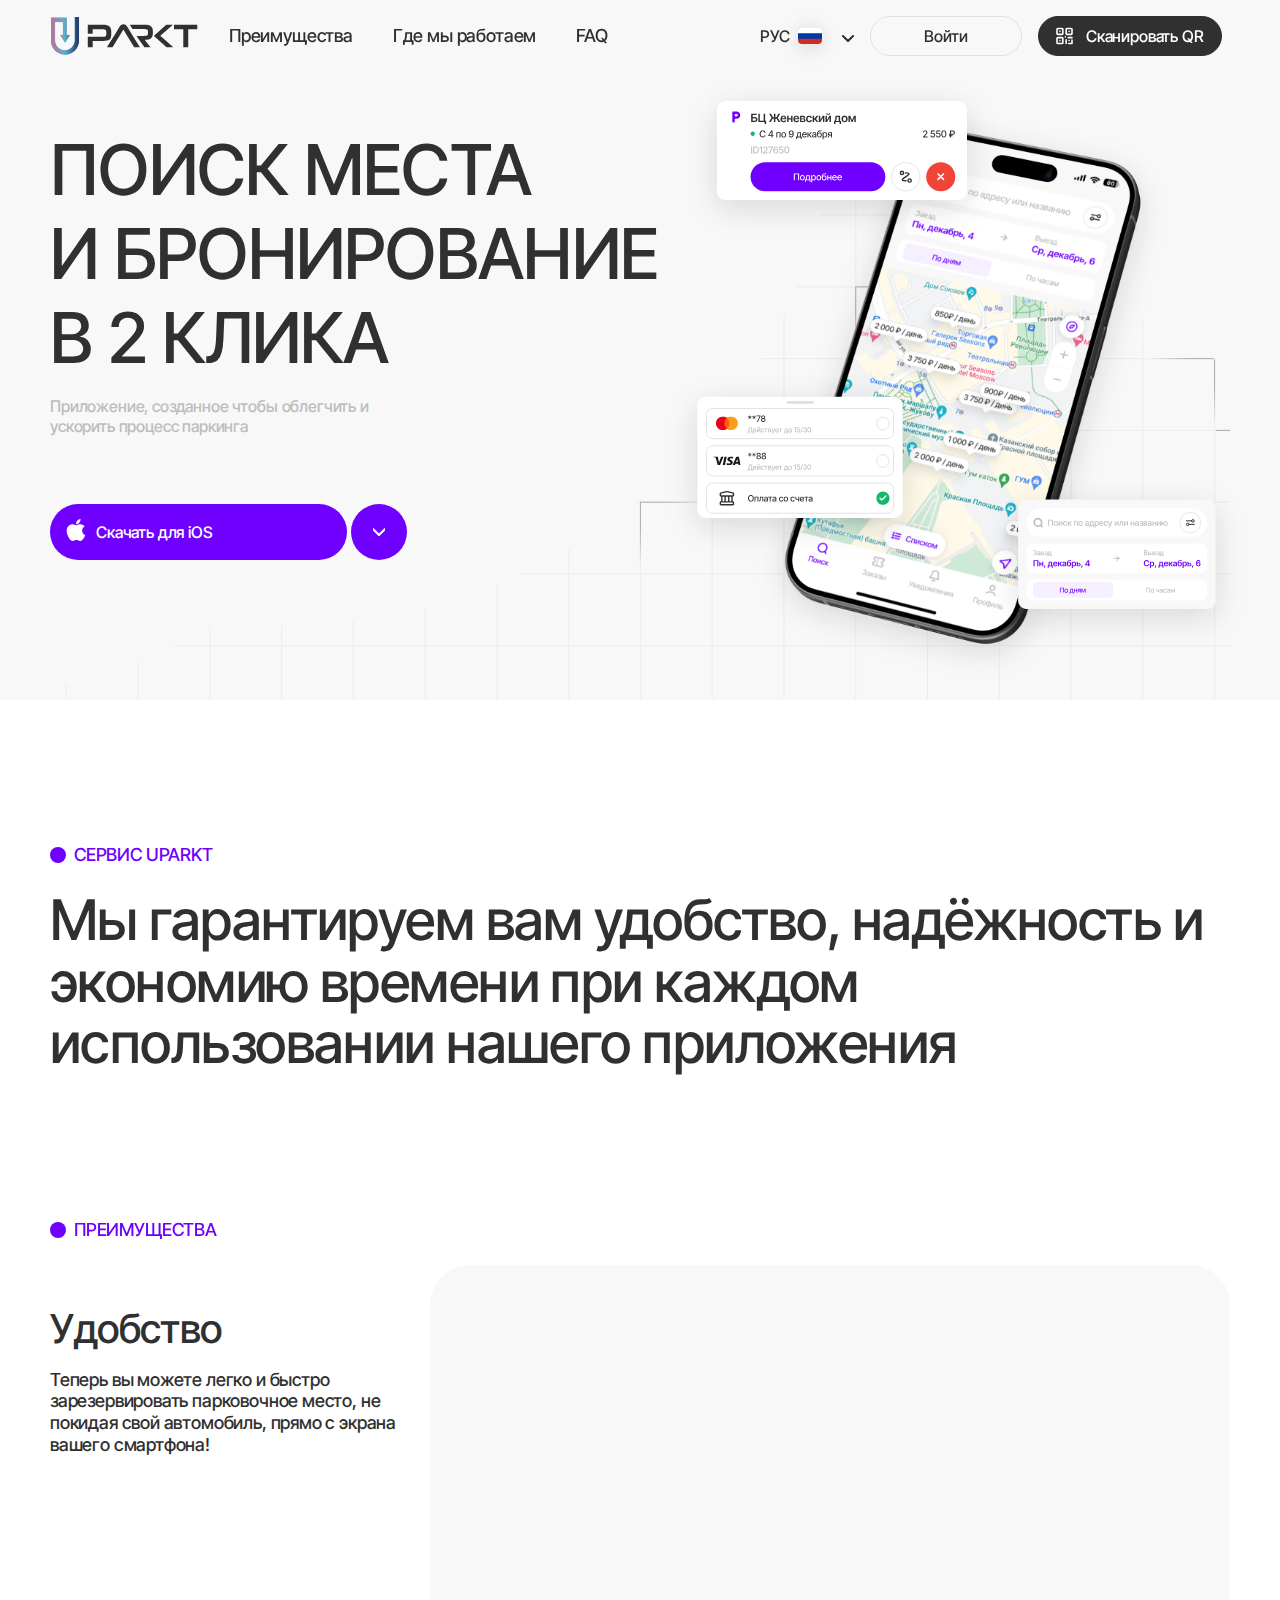
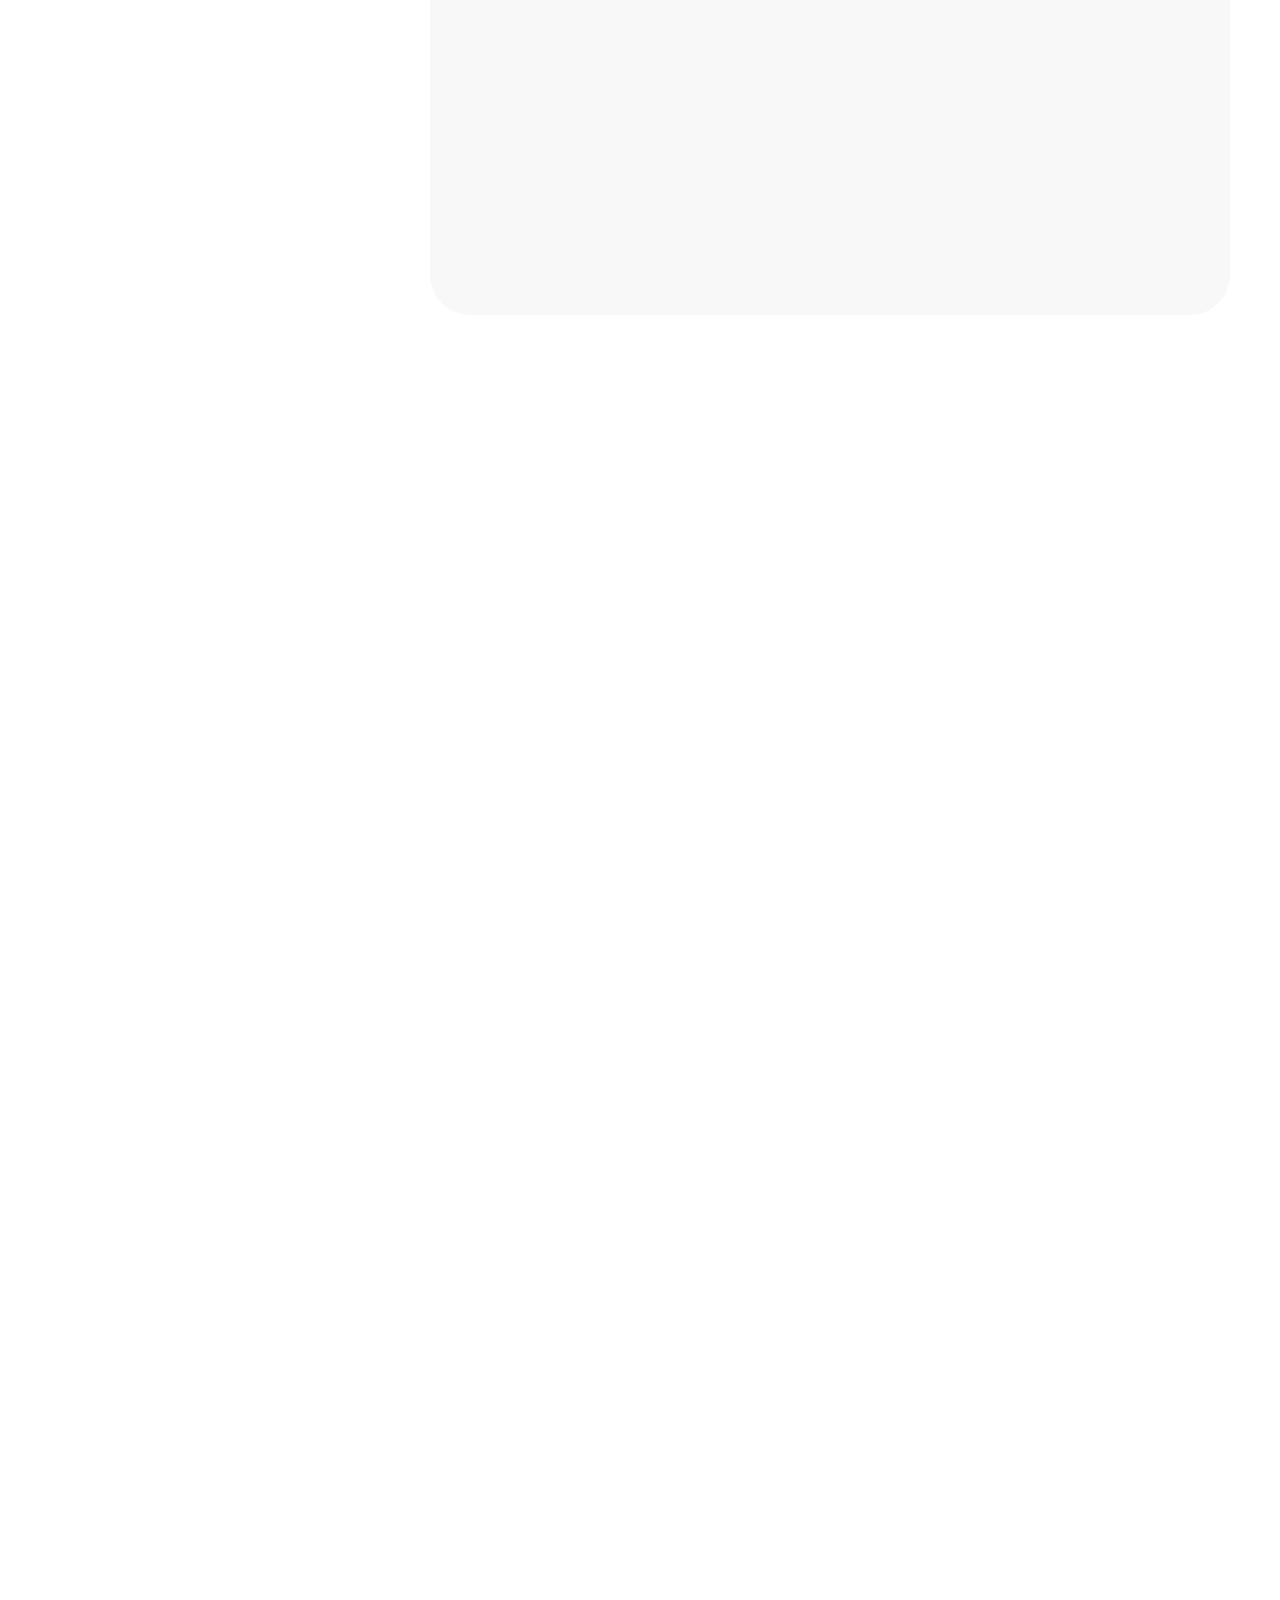
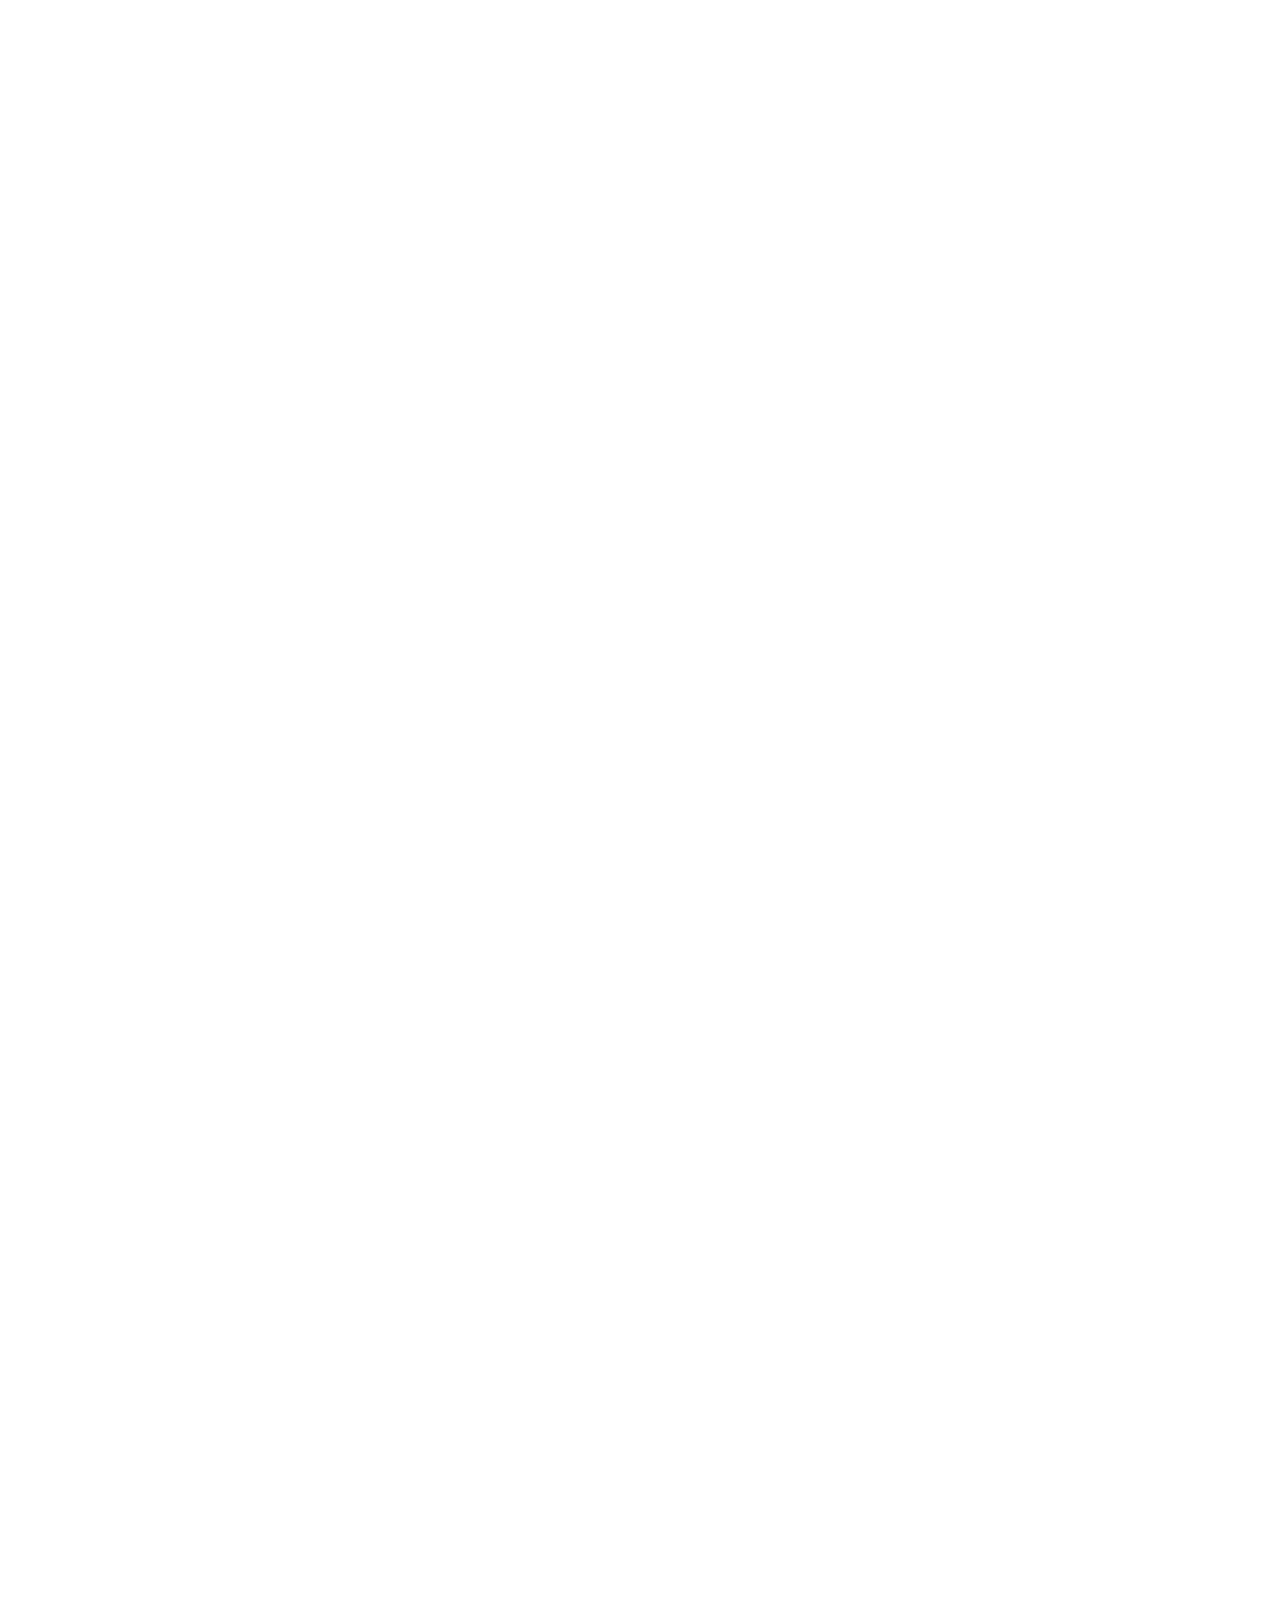
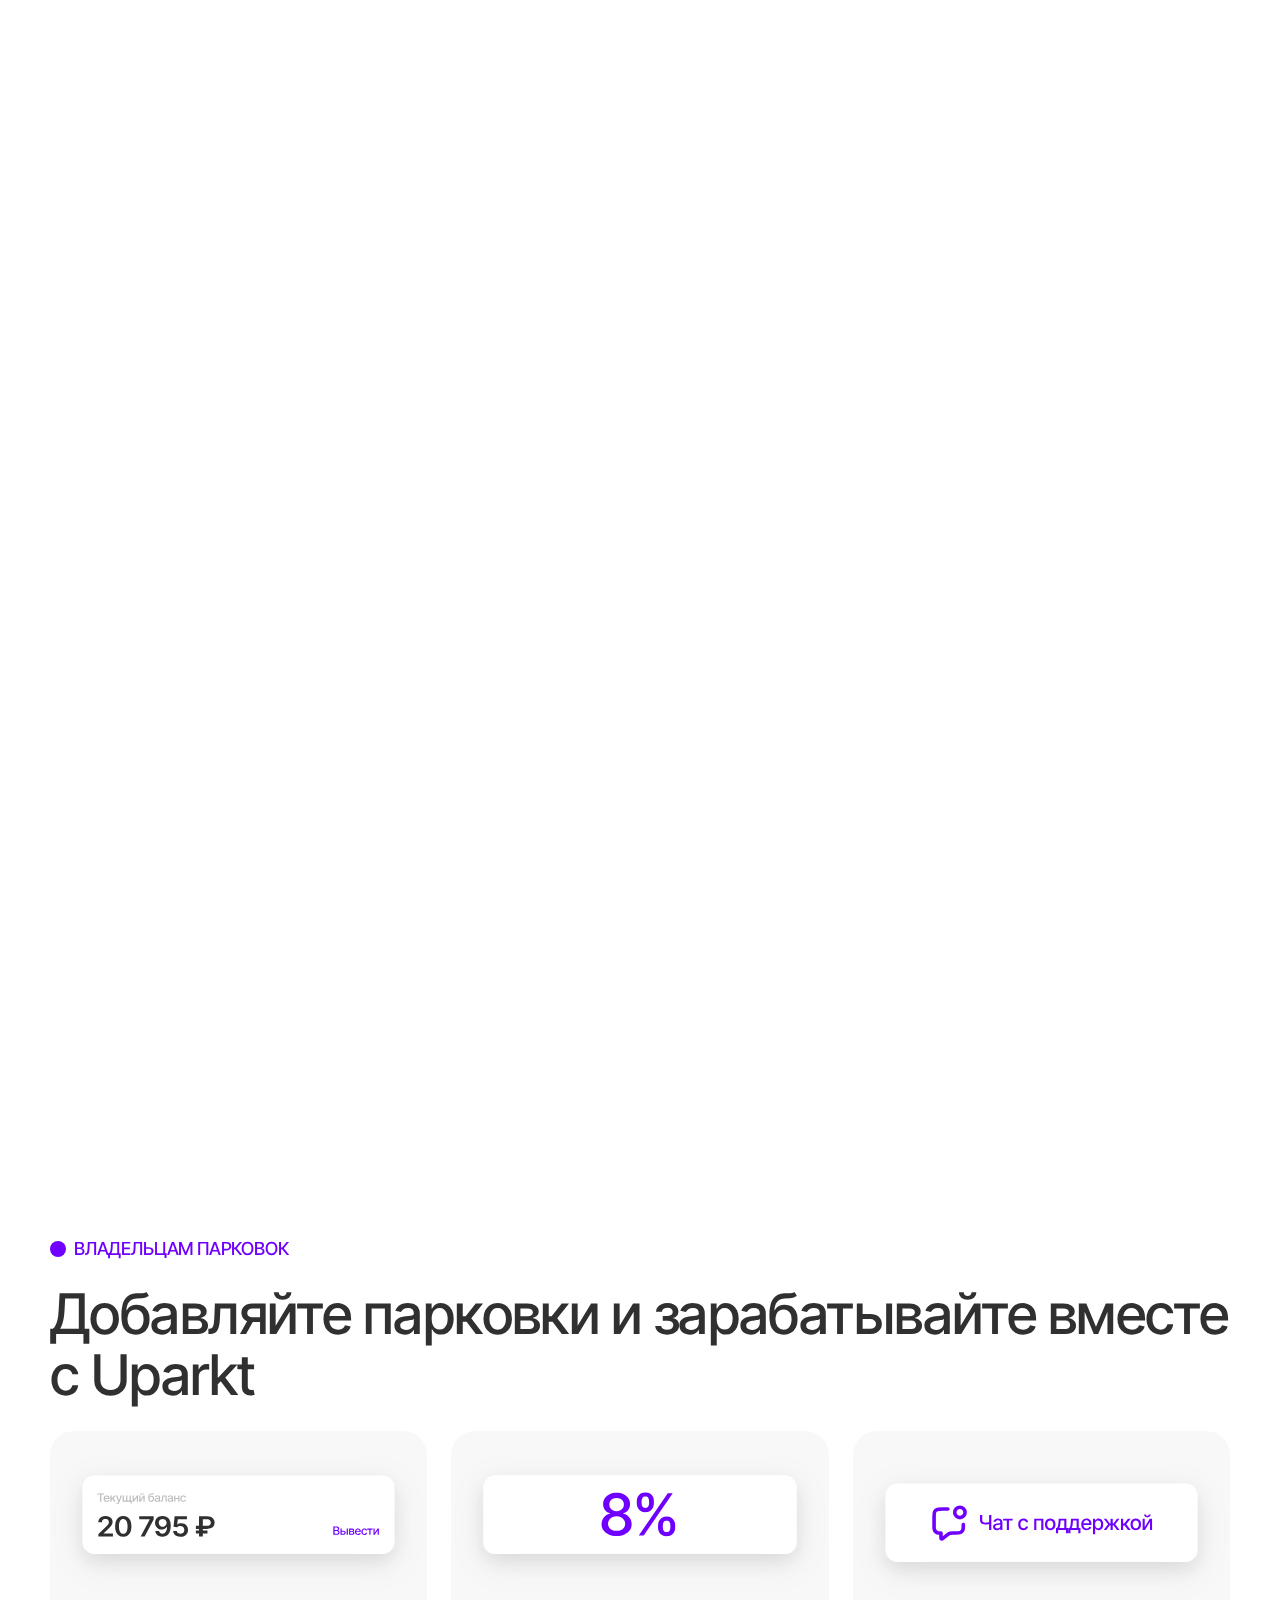
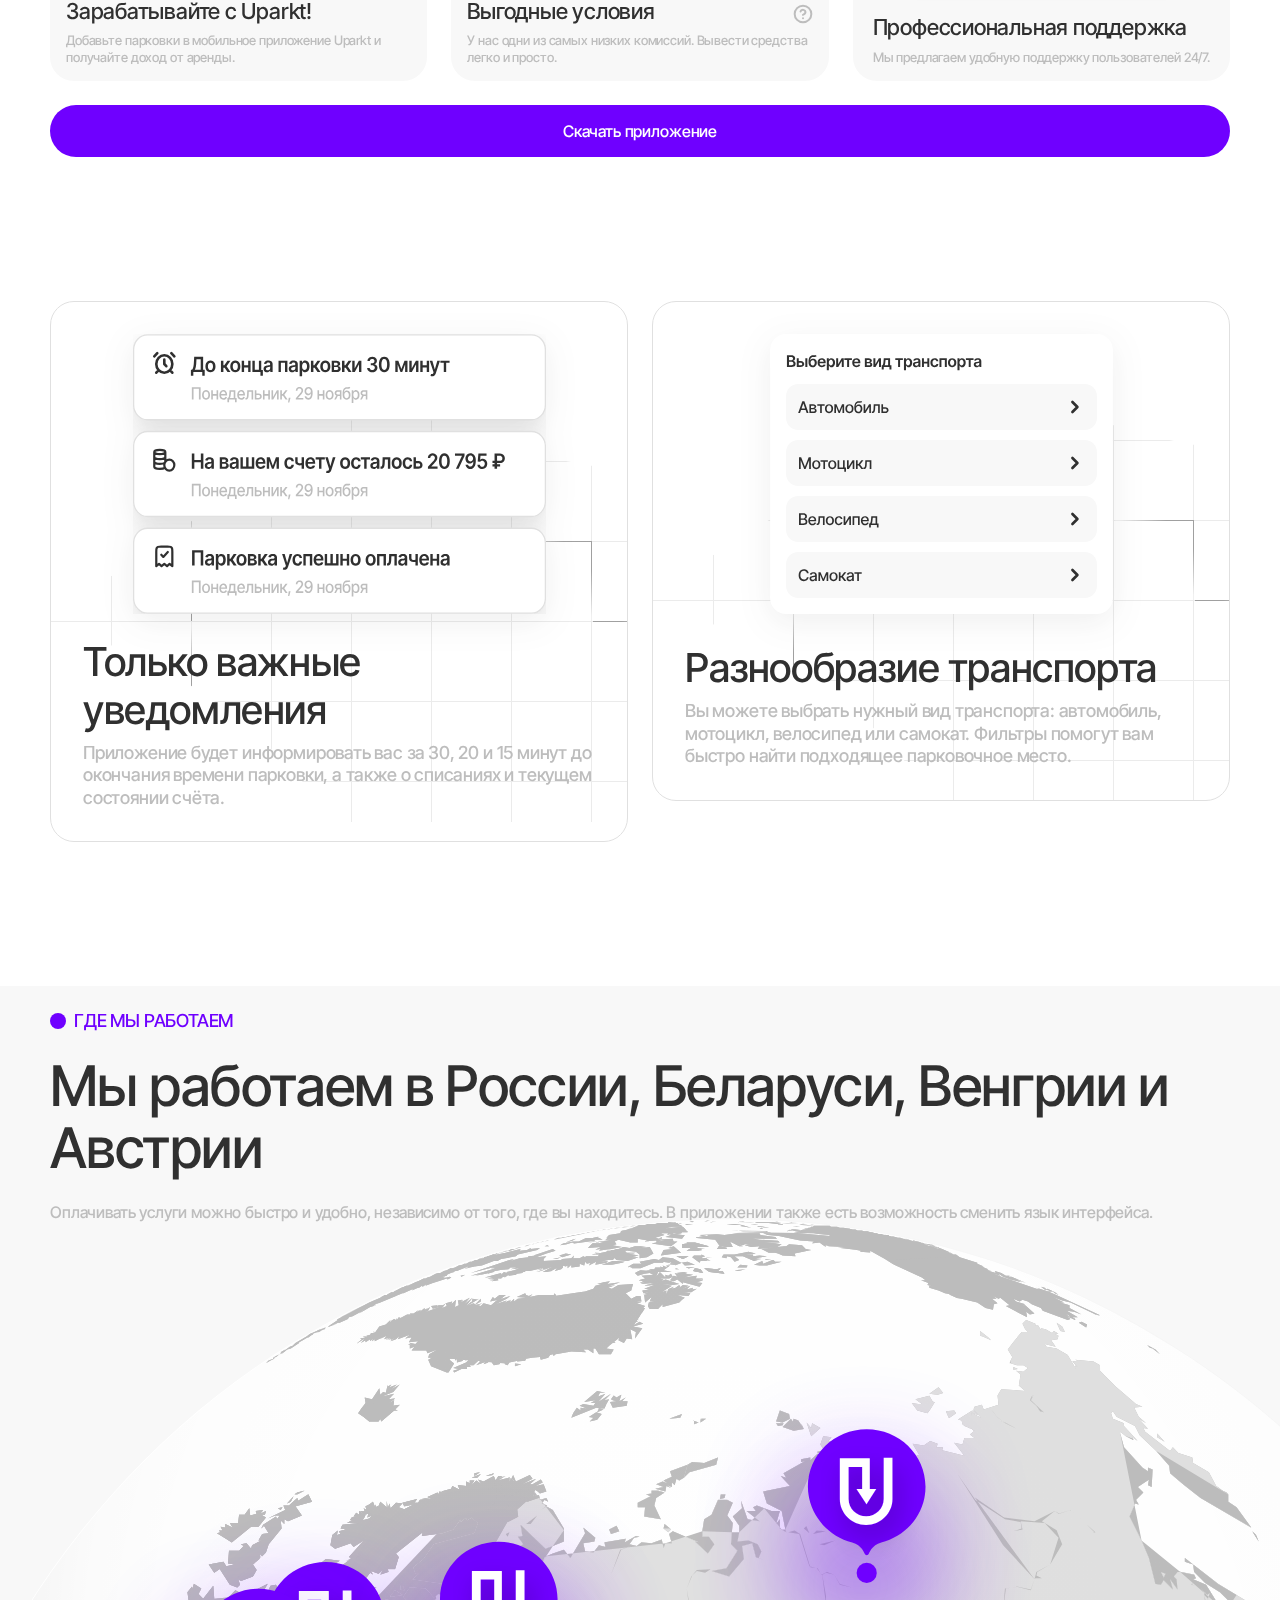
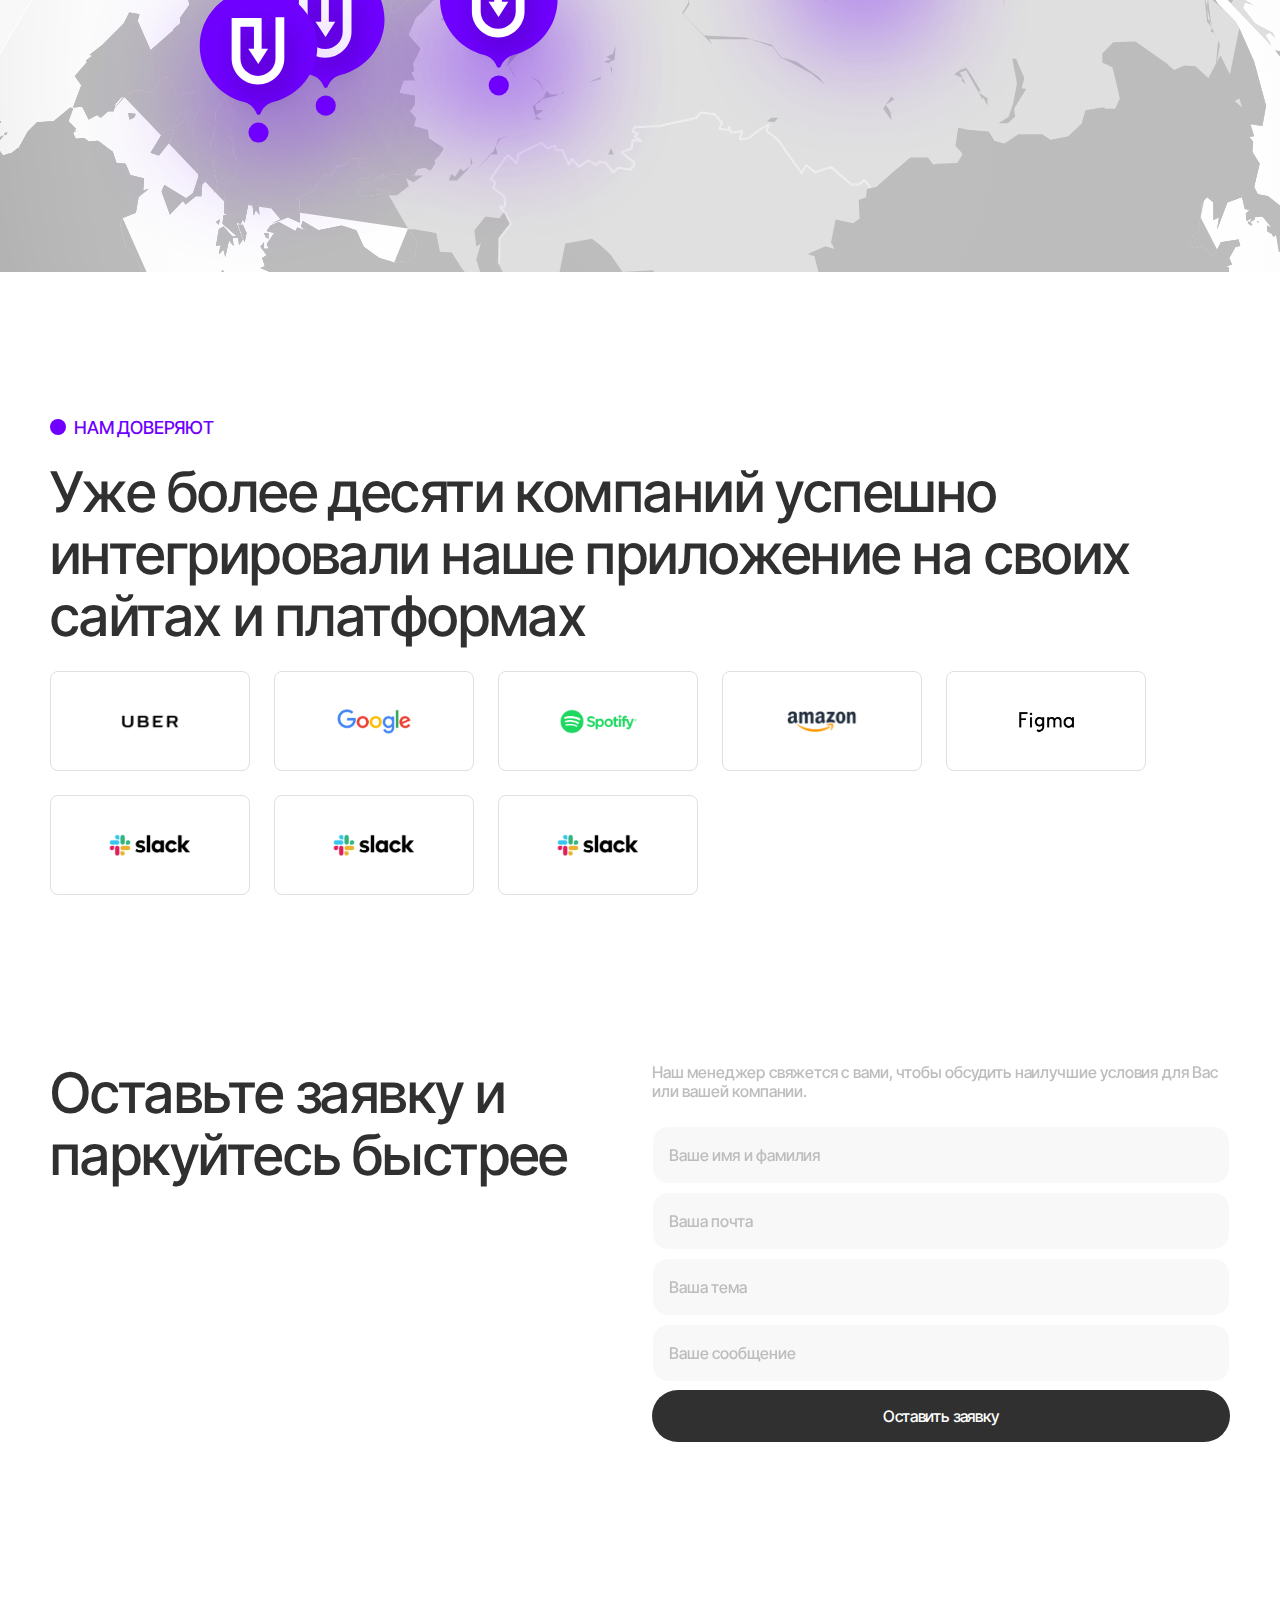
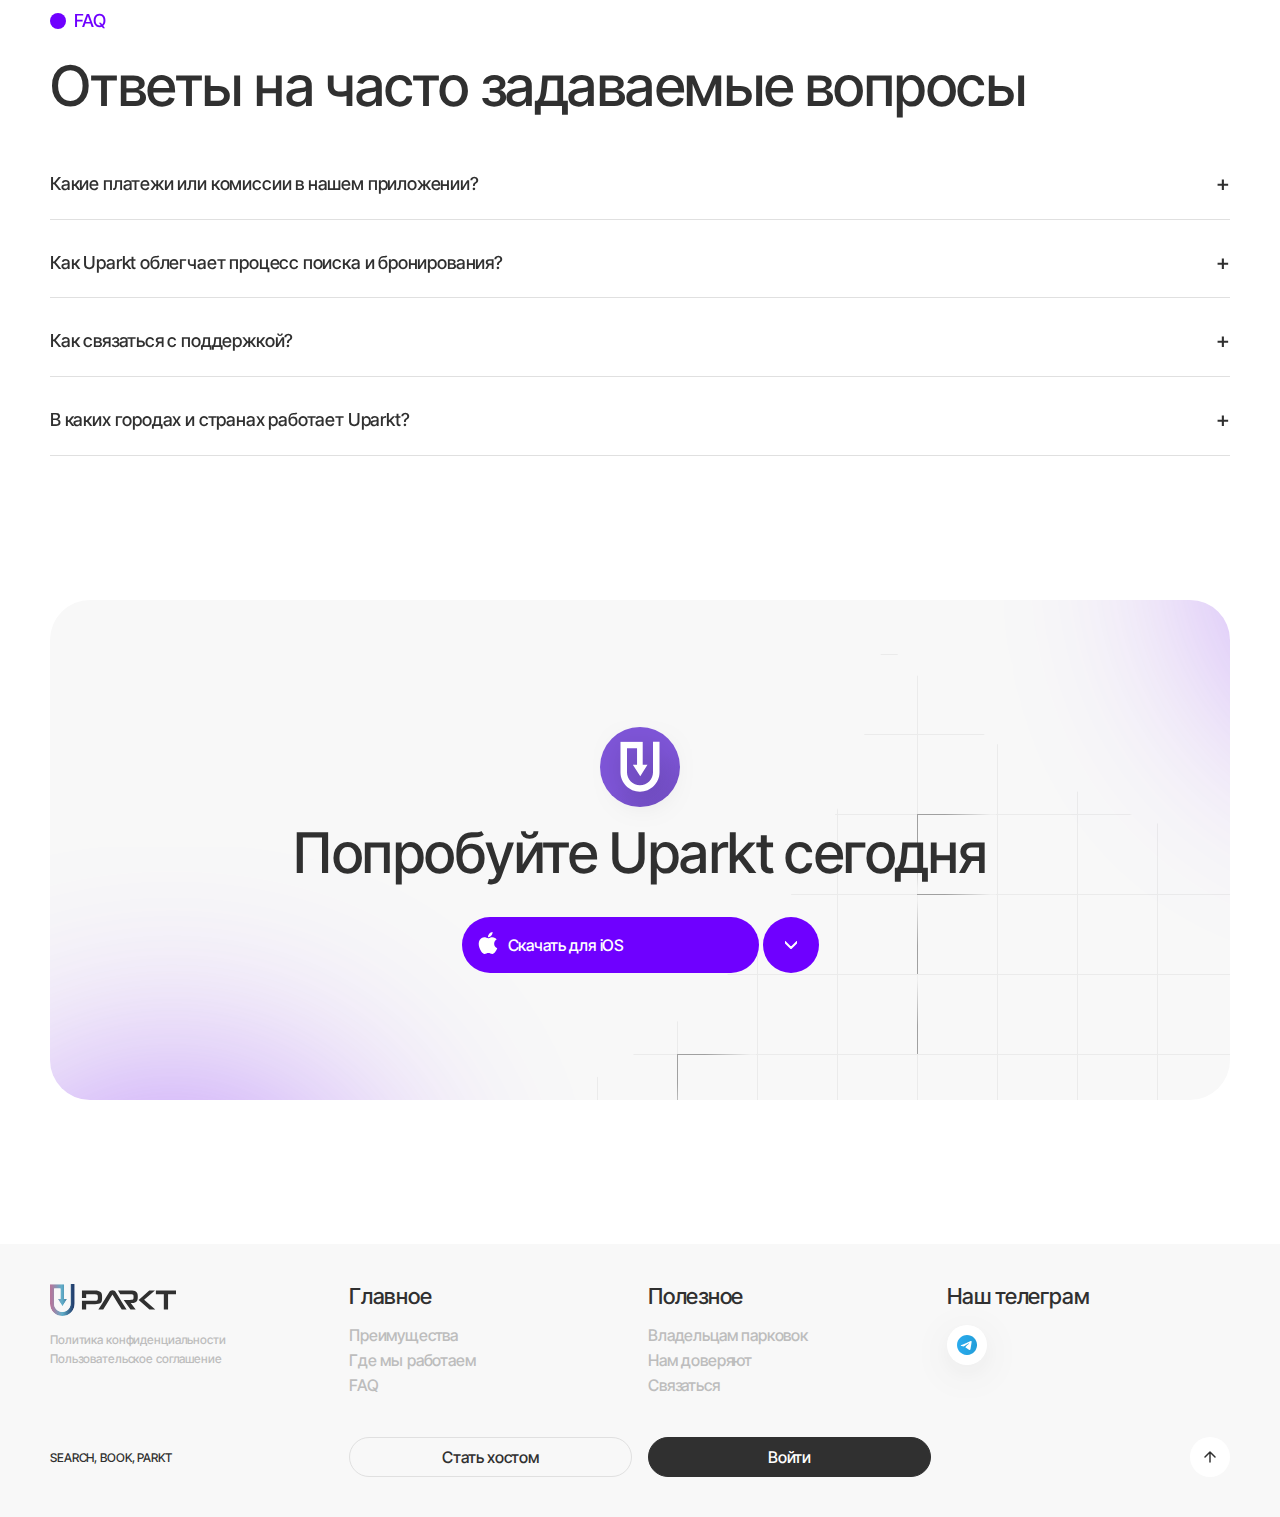
==== index.html @ 155714f4 "fix: adding modernization" ====
<!DOCTYPE html>
<html lang="ru">
<head>
    <meta charset="UTF-8">
    <meta name="viewport" content="width=device-width, initial-scale=1.0">
    <meta name="theme_color" content="#FFFFFF">
    <title>Лендинг Uparkt</title>
    <!--INTER TIGHT FONT-->
    <link rel="preconnect" href="https://fonts.googleapis.com">
    <link rel="preconnect" href="https://fonts.gstatic.com" crossorigin>
    <link href="https://fonts.googleapis.com/css2?family=Inter+Tight:ital,wght@0,100..900;1,100..900&display=swap" rel="stylesheet">
    <!--NORMALIZE.css-->
    <link type="text/css" rel="stylesheet" href="styles/normalize.css" />
    <!--STYLE.css-->
    <link type="text/css" rel="stylesheet" href="styles/style.css" />
</head>
<body>
<!--HEADER-->
<header class="header">
    <!--BURGER MENU BUTTON-->
    <input type="checkbox" id="burger-checkbox" class="burger-checkbox">
    <label for="burger-checkbox" class="burger"></label>
    <!--LOGO-->
    <a class="header_div_logo" href="#usp">
        <img class="div_img_logo" src="assets/logo.svg" alt="Логотип" />
    </a>
    <!--LIST OF LINKS-->
    <nav class="header_nav">
        <ul class="nav_ul_list">
            <li class="ul_li">
                <a href="#advantages" class="li_a_link text">Преимущества</a>
            </li>
            <li class="ul_li">
                <a href="#location" class="li_a_link text">Где мы работаем</a>
            </li>
            <li class="ul_li">
                <a href="#faq" class="li_a_link text">FAQ</a>
            </li>
            <li class="ul_li" id="buttons">
                <!--BUTTONS-->
                <div class="header_div_container">
                    <div class="language_container">
                        <div class="language_content">
                            <span class="language_text text black">РУС</span>
                            <div class="language_div_image">
                                <img class="language_image" src="assets/ru.png" alt="РУС" />
                            </div>
                        </div>
                        <div class="language_dropdown">
                            <div class="language_dropdown_item" data_lang="ru">
                                <span class="language_text text black">РУС</span>
                                <div class="language_div_image">
                                    <img class="language_image" src="assets/ru.png" alt="РУС" />
                                </div>
                            </div>
                            <div class="language_dropdown_item" data_lang="en">
                                <span class="language_text text black">ENG</span>
                                <div class="language_div_image">
                                    <img class="language_image" src="assets/en.png" alt="ENG" />
                                </div>
                            </div>
                        </div>
                    </div>
                    <!--LOG IN-->
                    <a class="container_div_button white" href="https://admin.uparkt.ru/login">
                        <span class="button_text text black">Войти</span>
                    </a>
                    <!--QR_CODE-->
                    <div class="container_div_button black" id="qr">
                        <img class="qr_code_mobile" src="assets/qr.svg" alt="QR-код" />
                        <a href="#" class="button_text qr_code text white" id="qr-text">Сканировать QR</a>
                    </div>
                    <!--DOWNLOAD APP-->
                    <a href="#" class="container_div_button black" id="app-download">
                        <span class="button_text text white">Скачать приложение</span>
                    </a>
                </div>
            </li>
        </ul>
    </nav>
</header>
<!--MAIN-->
<main class="main" id="main">
    <!--SECTION FOR USP-->
    <section class="main_section_usp" id="usp">
        <div class="usp_div_left">
            <div class="usp_text_frame">
                <h1 class="h1_usp">
                    <span class="h1_usp__line">ПОИСК МЕСТА</span>
                    <span class="h1_usp__line">И бронирование</span>
                    <span class="h1_usp__line">В 2 КЛИКА</span>
                </h1>
                <p class="usp_p_content">Приложение, созданное чтобы облегчить и ускорить процесс паркинга</p>
            </div>
            <!--BUTTON DROPDOWN-->
            <label class="dropdown">
                <div class="dd-button">
                    <div class="dropdown_default ios">
                        <span class="dropdown_text ios">
                            <a href="#">Скачать для iOS</a>
                        </span>
                    </div>
                    <div class="dropdown_icon">
                        <img class="image" src="assets/dropdown-icon.svg" alt="Подробнее" />
                    </div>
                </div>
                <input type="checkbox" class="dd-input" id="test">
                <ul class="dd-menu">
                    <li>
                        <div class="dropdown_default android">
                            <span class="dropdown_text android">
                                <a href="#">Скачать для Android</a>
                            </span>
                        </div>
                    </li>
                </ul>
            </label>
        </div>
        <div class="usp_div_right">
            <div class="iphone image_container">
                <img class="iphone image" src="assets/iphone.png" alt="Демонстрация" />
            </div>
            <div class="order_card image_container">
                <img class="order_card image" src="assets/order-card.svg" alt="Карточка" />
            </div>
            <div class="card_group image_container">
                <img class="card_group image" src="assets/card-group.svg" alt="Способы оплаты" />
            </div>
            <div class="panelL image_container">
                <img class="panelL image" src="assets/panel.svg" alt="Панель" />
            </div>
        </div>
    </section>
    <!--SECTION FOR SERVICE-->
    <section class="main_section_service">
        <div class="div_section_fluid">
            <div class="div_service_name">
                <p class="p_service">Сервис uparkt</p>
            </div>
            <h2 class="service_h2">Мы гарантируем вам удобство, надёжность и экономию времени при каждом использовании нашего приложения</h2>
        </div>
    </section>
    <!--SECTION FOR ADVANTAGES-->
    <section class="main_section_advantages" id="advantages">
        <div class="div_service_name --start">
            <p class="p_service">Преимущества</p>
        </div>
        <!--FRAMES CONTAINER-->
        <div class="main-section_container">
            <!--FRAME FOR COMFORTABLE-->
            <div class="main-section active" id="active">
                <article class="description">
                    <h3 class="description_head">Удобство</h3>
                    <p class="description_content">Теперь вы можете легко и быстро зарезервировать парковочное место, не покидая свой автомобиль, прямо с экрана вашего смартфона!</p>
                </article>
                <figure class="video">
                    <video class="video_content"
                           autoplay="autoplay"
                           loop="loop"
                           preload="auto"
                           muted="muted"
                    >
                        <source src="assets/anim1.mp4" type="video/mp4">
                    </video>
                </figure>
            </div>
            <!--FRAME FOR ECONOMY-->
            <div class="main-section">
                <article class="description">
                    <h3 class="description_head">Экономия времени и  денег</h3>
                    <p class="description_content">Оплачивайте парковку через мобильное приложение и следите за её статусом в режиме реального времени!</p>
                </article>
                <figure class="video">
                    <video class="video_content"
                           autoplay="autoplay"
                           loop="loop"
                           preload="auto"
                           muted="muted"
                    >
                        <source src="assets/anim2.mp4" type="video/mp4">
                    </video>
                </figure>
            </div>
            <!--FRAME FOR GARANTIES-->
            <div class="main-section">
                <article class="description">
                    <h3 class="description_head">Гарантия</h3>
                    <p class="description_content">Предоставление парковочного места согласно забронированной локации. Возврат денежных средств согласно условий бронирования.</p>
                </article>
                <figure class="video">
                    <video class="video_content"
                           autoplay="autoplay"
                           loop="loop"
                           preload="auto"
                           muted="muted"
                    >
                        <source src="assets/anim3.mp4" type="video/mp4">
                    </video>
                </figure>
            </div>
            <!--FRAME FOR CHOOSE-->
            <div class="main-section">
                <article class="description">
                    <h3 class="description_head">Широкий выбор</h3>
                    <p class="description_content">Вы можете выбрать место для бронирования в соответствии со своими предпочтениями: тип парковки, расположение, доступность, способ оплаты</p>
                </article>
                <figure class="video">
                    <video class="video_content"
                           autoplay="autoplay"
                           loop="loop"
                           preload="auto"
                           muted="muted"
                    >
                        <source src="assets/anim4.mp4" type="video/mp4">
                    </video>
                </figure>
            </div>
            <!--FRAME FOR SECURITY-->
            <div class="main-section">
                <article class="description">
                    <h3 class="description_head">Безопасность</h3>
                    <p class="description_content">Пользователи приложения могут выбирать парковки, рекомендованные нашими партнёрами, где обеспечен высокий уровень безопасности.</p>
                </article>
                <figure class="video">
                    <video class="video_content"
                           autoplay="autoplay"
                           loop="loop"
                           preload="auto"
                           muted="muted"
                    >
                        <source src="assets/anim5.mp4" type="video/mp4">
                    </video>
                </figure>
            </div>
            <!--DON'T TOUCH THIS main-section-->
            <div class="main-section" id="last">
                <article class="description">
                    <h3 class="description_head">Безопасность</h3>
                    <p class="description_content">Пользователи приложения могут выбирать парковки, рекомендованные нашими партнёрами, где обеспечен высокий уровень безопасности.</p>
                </article>
                <figure class="video">
                    <video class="video_content"
                           autoplay="autoplay"
                           loop="loop"
                           preload="auto"
                           muted="muted"
                    >
                        <source src="assets/anim5.mp4" type="video/mp4">
                    </video>
                </figure>
            </div>
        </div>
    </section>
    <!--SECTION FOR OWNERS-->
    <section class="main_section_owners" id="owners">
        <div class="div_section_fluid">
            <div class="div_service_name">
                <p class="p_service">Владельцам парковок</p>
            </div>
            <div class="owners_content">
                <h2 class="service_h2">Добавляйте парковки и зарабатывайте вместе с Uparkt</h2>
            </div>
            <!--ADVANTAGE 1-->
            <div class="advantage" id="adv1">
                <!--IMAGE CONTAINER-->
                <div class="advantage_image"></div>
                <div class="advantage_content">
                    <h4 class="h4_heading">Зарабатывайте с Uparkt!</h4>
                    <span class="advantage_description">Добавьте парковки в мобильное приложение Uparkt и получайте доход от аренды.</span>
                </div>
            </div>
            <!--ADVANTAGE 2-->
            <div class="advantage" id="adv2">
                <!--IMAGE CONTAINER-->
                <div class="advantage_image"></div>
                <div class="advantage_content">
                    <h4 class="h4_heading">Выгодные условия
                        <img src="assets/help-circle.svg" class="help_image" alt="" />
                    </h4>
                    <div class="popover">
                        <p>Можете убедиться в этом сами - <a href="https://drive.google.com/file/d/1kTjapnK-txmiFK7UIFTI1mdpWPaCxzgu/view?usp=sharing">читать</a></p>
                        <a href="https://drive.google.com/file/d/1kTjapnK-txmiFK7UIFTI1mdpWPaCxzgu/view?usp=sharing">
                            <img src="assets/link-arrow.svg" alt="" />
                        </a>
                    </div>
                    <span class="advantage_description">У нас одни из самых низких комиссий. Вывести средства легко и просто.</span>
                </div>
            </div>
            <!--ADVANTAGE 3-->
            <div class="advantage" id="adv3">
                <!--IMAGE CONTAINER-->
                <div class="advantage_image"></div>
                <div class="advantage_content">
                    <h4 class="h4_heading">Профессиональная поддержка</h4>
                    <span class="advantage_description">Мы предлагаем удобную поддержку пользователей 24/7.</span>
                </div>
            </div>
            <!--BUTTON-->
            <div class="dropdown_default">
                <span class="dropdown_text">
                    <span id="qr-button">Скачать приложение</span>
                </span>
            </div>
        </div>
    </section>
    <!--SECTION FOR OWNERS (SECOND)-->
    <section class="main_section_own">
        <div class="div_section_fluid div_own_fluid">
            <!--BIG CARD-->
            <div class="big_card" id="big1">
                <!--IMAGE CONTAINER-->
                <div class="big_card_image"></div>
                <div class="big_card_content">
                    <h4 class="description_head">Только важные уведомления</h4>
                    <span class="advantage_description bigger">Приложение будет информировать вас за 30, 20 и 15 минут до окончания времени парковки, а также о списаниях и текущем состоянии счёта.</span>
                </div>
            </div>
            <!--BIG CARD-->
            <div class="big_card" id="big2">
                <!--IMAGE CONTAINER-->
                <div class="big_card_image"></div>
                <div class="big_card_content">
                    <h4 class="description_head">Разнообразие транспорта</h4>
                    <span class="advantage_description bigger">Вы можете выбрать нужный вид транспорта: автомобиль, мотоцикл, велосипед или самокат. Фильтры помогут вам быстро найти подходящее парковочное место.</span>
                </div>
            </div>
        </div>
    </section>
    <!--SECTION FOR LOCATION-->
    <section class="main_section_location" id="location">
        <div class="div_section_fluid location_main">
            <div class="div_service_name location">
                <p class="p_service">Где мы работаем</p>
                <h2 class="service_h2">Мы работаем в России, Беларуси, Венгрии и Австрии</h2>
                <span class="location_description">Оплачивать услуги можно быстро и удобно, независимо от того, где вы находитесь. В приложении также есть возможность сменить язык интерфейса.</span>
            </div>
            <div class="location_image"></div>
        </div>
    </section>
    <!--SECTION FOR SPONSORS-->
    <section class="main_section_sponsors" id="sponsors">
        <div class="div_section_fluid">
            <div class="div_service_name" id="service_spnsrs">
                <p class="p_service">Нам доверяют</p>
            </div>
            <div class="sponsors_content">
                <h2 class="service_h2">Уже более десяти компаний успешно интегрировали наше приложение на своих сайтах и платформах</h2>
            </div>
            <div class="sponsors_frame">
                <!--SPONSOR CARDS-->
                <div class="sponsor_card">
                    <div class="sponsor_image" id="spnsr1"></div>
                </div>
                <div class="sponsor_card">
                    <div class="sponsor_image" id="spnsr2"></div>
                </div>
                <div class="sponsor_card">
                    <div class="sponsor_image" id="spnsr3"></div>
                </div>
                <div class="sponsor_card">
                    <div class="sponsor_image" id="spnsr4"></div>
                </div>
                <div class="sponsor_card">
                    <div class="sponsor_image" id="spnsr5"></div>
                </div>
                <div class="sponsor_card">
                    <div class="sponsor_image" id="spnsr6"></div>
                </div>
                <div class="sponsor_card">
                    <div class="sponsor_image" id="spnsr7"></div>
                </div>
                <div class="sponsor_card">
                    <div class="sponsor_image" id="spnsr8"></div>
                </div>
            </div>
        </div>
    </section>
    <!--SECTION FOR FORM-->
    <section class="main_section_form" id="form">
        <div class="div_section_fluid">
            <div class="form_content">
                <h2 class="service_h2">Оставьте заявку и паркуйтесь быстрее</h2>
            </div>
            <!--FORM-->
            <div class="form_container">
                <span class="location_description">Наш менеджер свяжется с вами, чтобы обсудить наилучшие условия для Вас или вашей компании.</span>
                <form action="" method="post">
                    <div class="error-message">
                        <input type="text" name="name" placeholder="Ваше имя и фамилия" required>
                    </div>
                    <div class="error-message">
                        <input type="email" name="email" placeholder="Ваша почта" required>
                    </div>
                    <div class="error-message">
                        <input type="text" name="subject" placeholder="Ваша тема" required>
                    </div>
                    <div class="error-message">
                        <input type="text" name="message" placeholder="Ваше сообщение" required>
                    </div>
                    <button type="submit" class="dropdown_default black">Оставить заявку</button>
                </form>
            </div>
        </div>
    </section>
    <!--SECTION FOR FAQ-->
    <section class="main_section_faq" id="faq">
        <div class="div_section_fluid">
            <div class="div_service_name">
                <p class="p_service">FAQ</p>
            </div>
            <div class="owners_content faq">
                <h2 class="service_h2">Ответы на часто задаваемые вопросы</h2>
            </div>
            <!--ACCORDION-->
            <div class="accordion_frame">
                <div class="accordion-container">
                    <button class="accordion">Какие платежи или комиссии в нашем приложении?</button>
                    <div class="panel">
                        <p>Для пользователей приложение бесплатно, а владельцы парковочных мест оплачивают минимальную комиссию в размере 8% после завершения резервации (см. «Пользовательское Соглашение»)</p>
                    </div>
                </div>
                <div class="accordion-container">
                    <button class="accordion">Как Uparkt облегчает процесс поиска и бронирования?</button>
                    <div class="panel">
                        <p>Мы используем передовые технологии, чтобы обеспечить быстрое и точное бронирование.</p>
                    </div>
                </div>
                <div class="accordion-container">
                    <button class="accordion">Как связаться с поддержкой?</button>
                    <div class="panel">
                        <p>В каждой резервации или личном кабинете есть возможность быстро связаться со службой поддержки.</p>
                    </div>
                </div>
                <div class="accordion-container">
                    <button class="accordion">В каких городах и странах работает Uparkt?</button>
                    <div class="panel">
                        <p>Приложение доступно на всей территории России, а также частично в Беларуси, Австрии и Венгрии.</p>
                    </div>
                </div>
            </div>
        </div>
    </section>
    <!--SECTION FOR DOWNLOAD-->
    <section class="main_section_download" id="download">
        <div class="div_section_fluid">
            <div class="download_content">
                <div class="logo_market">
                    <img class="logo_market image" src="assets/logo-market.svg" width="40px" height="auto" alt="" />
                </div>
                <h2 class="service_h2">Попробуйте Uparkt сегодня</h2>
            </div>
            <div class="dropdown" id="dropdown">
                <!--BUTTON DROPDOWN-->
                <label class="dropdown">
                    <div class="dd-button">
                        <div class="dropdown_default ios">
                        <span class="dropdown_text ios">
                            <a href="#">Скачать для iOS</a>
                        </span>
                        </div>
                        <div class="dropdown_icon">
                            <img class="image" src="assets/dropdown-icon.svg" alt="Подробнее" />
                        </div>
                    </div>
                    <input type="checkbox" class="dd-input">
                    <ul class="dd-menu">
                        <li>
                            <div class="dropdown_default android">
                            <span class="dropdown_text android">
                                <a href="#">Скачать для Android</a>
                            </span>
                            </div>
                        </li>
                    </ul>
                </label>
            </div>
        </div>
    </section>
</main>
<!--FOOTER-->
<footer class="footer">
    <div class="first_column">
        <!--LOGO-->
        <a class="header_div_logo footer" href="#usp">
            <img class="div_img_logo" src="assets/logo.svg" alt="Логотип" />
        </a>
        <!--LIST OF LINKS-->
        <nav class="footer_nav">
            <ul class="nav_ul_list">
                <li class="ul_li">
                    <a href="http://uparkt.online/" class="li_a_link text">Политика конфиденциальности</a>
                </li>
                <li class="ul_li">
                    <a href="https://drive.google.com/file/d/1kTjapnK-txmiFK7UIFTI1mdpWPaCxzgu/view?usp=sharing" class="li_a_link text">Пользовательское соглашение</a>
                </li>
            </ul>
        </nav>
    </div>
    <div class="second_column column">
        <!--HEADING-->
        <h4 class="h4_heading">Главное</h4>
        <!--LIST OF LINKS-->
        <nav class="footer_nav">
            <ul class="nav_ul_list">
                <li class="ul_li">
                    <a href="#advantages" class="li_a_link text">Преимущества</a>
                </li>
                <li class="ul_li">
                    <a href="#location" class="li_a_link text">Где мы работаем</a>
                </li>
                <li class="ul_li">
                    <a href="#faq" class="li_a_link text">FAQ</a>
                </li>
            </ul>
        </nav>
    </div>
    <div class="third_column column">
        <!--HEADING-->
        <h4 class="h4_heading">Полезное</h4>
        <!--LIST OF LINKS-->
        <nav class="footer_nav">
            <ul class="nav_ul_list">
                <li class="ul_li">
                    <a href="#owners" class="li_a_link text">Владельцам парковок</a>
                </li>
                <li class="ul_li">
                    <a href="#sponsors" class="li_a_link text">Нам доверяют</a>
                </li>
                <li class="ul_li">
                    <a href="#form" class="li_a_link text">Связаться</a>
                </li>
            </ul>
        </nav>
    </div>
    <div class="fourth_column column">
        <!--HEADING-->
        <h4 class="h4_heading">Наш телеграм</h4>
        <!--LIST OF LINKS-->
        <nav class="footer_nav">
            <ul class="nav_ul_list" id="images">
                <li class="ul_li">
                    <!--TELEGRAM LINK-->
                    <a href="https://t.me/uparktrus" class="li_a_link image">
                        <img class="social_link" src="assets/tg.svg" alt="Telegram" />
                    </a>
                </li>
            </ul>
        </nav>
    </div>
    <p class="promo_text">SEARCH, BOOK, PARKT</p>
    <!--HOST-->
    <a class="container_div_button white" href="#owners" id="host">
        <span class="button_text text black">Стать хостом</span>
    </a>
    <!--LOG IN 2-->
    <a href="#" class="container_div_button white" id="log-in2">
        <span class="button_text text black">Войти</span>
    </a>
    <!--LOG IN-->
    <a class="container_div_button black" href="https://admin.uparkt.ru/login" id="log-in">
        <span class="button_text text white">Войти</span>
    </a>
    <!--DOWNLOAD APP-->
    <a href="#" class="container_div_button black" id="app-download2">
        <span class="button_text text white">Скачать приложение</span>
    </a>
    <!--TO UP-->
    <a class="arrow_to_up" href="#usp">
        <img class="image" src="assets/arrow-to-header.svg" alt="Вверх" />
    </a>
</footer>
<!--MODAL WINDOW-->
<div class="modal" id="myModal">
    <div class="modal_text">
        <p class="text_content">Скачайте приложение по QR-коду</p>
        <span class="close">×</span>
    </div>
    <div class="modal_qr">
        <img class="modal_image" src="assets/qr.png" alt="QR" />
    </div>
</div>
<div class="modal_wrapper"></div>

<!--JQUERY-->
<script src="https://ajax.googleapis.com/ajax/libs/jquery/3.6.4/jquery.min.js"></script>
<script src="scripts/jquery.js"></script>
<!--SCRIPTS-->
<script defer src="scripts/script.js"></script>
<script defer src="scripts/scroll.js"></script>
<script defer src="scripts/qr.js"></script>
<script defer src="scripts/popover.js"></script>
<script defer src="scripts/video.js"></script>
<script defer src="scripts/accordion.js"></script>
<script defer src="scripts/modal.js"></script>
<script defer src="scripts/form.js"></script>
</body>
</html>
---- styles/style.css ----
body {
    margin: 0;
}

/*HEADER*/
header.header {
    width: 100%;
    height: auto;
    padding: 16px 50px;
    position: fixed;
    top: 0;
    z-index: 10;

    display: flex;
    flex-direction: row;
    flex-wrap: nowrap;
    align-content: center;
    align-items: center;
    gap: 24px;

    -webkit-backdrop-filter: blur(48px);
    backdrop-filter: blur(48px);
    background-color: rgba(255, 255, 255, 0);
    transition: background-color 0.45s ease-in-out;
}

.header.scrolled {
    box-sizing: border-box;

    background: rgba(255, 255, 255, 0.8);
    border-bottom: 1px solid #E0E0E0;
    backdrop-filter: blur(48px);
}

main {
    width: 100vw;
    padding-top: 72px;
}

.header_div_logo {
    position: relative;
    width: 100%;
    max-width: 147px;
    min-width: 88px;
    height: 40px;
}

.div_img_logo {
    position: absolute;
    top: 50%;
    left: 50%;
    transform: translate(-50%, -50%);

    width: 100%;
    height: 100%;
    object-fit: contain;
}

.header_nav {
    width: 100%;
    display: flex;
    flex-direction: row;
    align-items: flex-start;
    padding: 0;
    gap: 24px;
}

.nav_ul_list {
    width: 100%;

    display: flex;
    flex-direction: row;
    align-items: center;
    padding: 0;
    gap: 24px;
}

.ul_li {
    width: auto;
    height: 40px;

    display: flex;
    flex-direction: row;
    justify-content: center;
    align-items: center;
    padding: 8px;
    gap: 10px;
}

#buttons {
    margin-left: auto;
}

.ul_li .li_a_link {
    font-style: normal;
    font-weight: 500;
    font-size: var(--font-size-18);
    line-height: 120%;
    letter-spacing: -0.01em;

    color: var(--black);
}

.text {
    display: flex;
    font-style: normal;
    font-weight: 500;
    font-size: var(--font-size-16);
    line-height: 125%;
    text-align: center;
    letter-spacing: -0.01em;

    color: var(--black);
}

.header_div_container {
    width: 100%;
    height: 40px;

    margin-left: auto;

    display: flex;
    flex-direction: row;
    justify-content: center;
    align-items: center;
    padding: 0;
    gap: 16px;
}

.language_container {
    position: relative;

    display: flex;
    flex-direction: row;
    flex-wrap: nowrap;
    align-content: center;
    justify-content: center;
    align-items: center;
    gap: 8px;

    cursor: pointer;
}

.language_container:after {
    content: url(../assets/arrow-down-black.svg);

    display: inline;
    position: relative;

    top: 0;
    left: 0;

    transition: transform .3s .15s;
}

.language_content {
    display: flex;
    flex-direction: row;
    flex-wrap: nowrap;
    align-content: center;
    justify-content: center;
    align-items: center;
    gap: 8px;

    padding: 8px 12px;
}

.language_div_image {
    position: relative;
    width: 24px;
    height: 16px;

    filter: drop-shadow(0px 1px 12px rgba(0, 0, 0, 0.06)) drop-shadow(0px 4px 12px rgba(0, 0, 0, 0.06)) drop-shadow(0px -8px 34px rgba(0, 0, 0, 0.03));
    border-radius: 4px;
}

.language_image {
    position: absolute;
    top: 50%;
    left: 50%;
    transform: translate(-50%, -50%);

    width: 100%;
    height: 100%;
    object-fit: contain;

    filter: drop-shadow(0px 1px 12px rgba(0, 0, 0, 0.06)) drop-shadow(0px 4px 12px rgba(0, 0, 0, 0.06)) drop-shadow(0px -8px 34px rgba(0, 0, 0, 0.03));
    border-radius: 4px;
}

.language_dropdown {
    position: absolute;
    top: 100%;
    left: 0;
    z-index: 1;

    width: 100%;
    height: auto;

    flex-direction: column;
    align-items: center;
    padding: 16px;

    box-shadow: 0 1px 12px rgba(0, 0, 0, 0.06), 0 4px 12px rgba(0, 0, 0, 0.06), 0 -8px 34px rgba(0, 0, 0, 0.03);
    border-radius: 8px;

    background: var(--white);

    flex: none;
    order: 1;
    flex-grow: 0;

    visibility: hidden;
    opacity: 0;
    transform: translateY(-100%);

    transition: all 0.45s ease-in-out;
}

.language_dropdown.open {
    display: block;
    visibility: visible;
    opacity: 1;
    transform: translateY(0%);
}

.language_container.open:after {
    transform: rotate(180deg);
    transition: transform .3s .15s;
}

.language_dropdown_item {
    cursor: pointer;

    width: 100%;
    height: 20px;

    display: flex;
    flex-direction: row;
    align-items: center;
    justify-content: space-between;
    padding: 0;
}

.container_div_button {
    display: flex;
    flex-direction: row;
    justify-content: center;
    align-items: center;
    align-content: center;
    padding: 10px 17px;
    gap: 10px;

    position: relative;
    width: auto;
    min-width: 152px;
    height: 40px;

    border-radius: 100px;
}

.container_div_button.white {
    border: 1px solid var(--gray-300);
}

.text.black {
    color: var(--black);
}

.container_div_button.black {
    min-width: 184px;

    background: var(--black);
    border: 1px solid var(--black);
}

.text.white {
    color: var(--white);
}

#app-download,
#app-download2,
#log-in2 {
    display: none;
}

.qr_code_mobile {
    display: none;
}

.qr_code:before {
    content: url(../assets/qr.svg);
    display: inline;
    position: relative;
    margin-right: 12.5px;
    height: 15px;
    top: 1px;
    left: 0;

    transition: all 0.45s ease-in-out;
}

a.li_a_link.text {
    cursor: pointer;
    transition: all 0.45s ease-in-out;
}

a.li_a_link.text.black {
    color: var(--black);
}

a.li_a_link.text.white {
    color: var(--white);
}

a.li_a_link.text:hover {
    color: var(--violet);
}

.container_div_button, .button_text {
    cursor: pointer;
    transition: all 0.4s ease-in-out;
}

/*WHITE VARIANT (DEFAULT)*/
.container_div_button.white {
    background: rgba(255, 255, 255, 0);
}

.button_text.black {
    color: var(--black);
}

/*BLACK VARIANT (FOR HOVER)*/
.container_div_button.white:hover {
    background: var(--black);
    border-color: var(--black);
}

.container_div_button.white:hover .button_text.black {
    color: var(--white);
}

/*GRAY VARIANT (FOR ACTIVE)*/
.container_div_button.white:active {
    background: var(--gray-400);
    border-color: var(--gray-400);
}

.container_div_button.white:active .button_text.black {
    color: var(--white);
}

/*BLACK VARIANT (DEFAULT)*/
.container_div_button.black {
    background: var(--black);
    border: 1px solid var(--black);
}

.button_text.white {
    color: var(--white);
}

/*WHITE VARIANT (FOR HOVER)*/
.container_div_button.black:hover {
    background: rgba(255, 255, 255, 0);
    border: 1px solid var(--gray-400);
}

.container_div_button.black:hover .button_text.white {
    color: var(--black);
}

/*GRAY VARIANT (FOR ACTIVE)*/
.container_div_button.black:active {
    background: rgba(255, 255, 255, 0);
    border: 1px solid var(--gray-400);
}

.container_div_button.black:active .button_text.white {
    color: var(--gray-400);
}

/*QR-CODE (FOR HOVER)*/
.container_div_button:hover .qr_code:before {
    content: url(../assets/qr-black.svg);
}

/*QR-CODE (FOR ACTIVE)*/
.container_div_button:active .qr_code:before {
    content: url(../assets/qr-gray.svg);
}

/*BURGER MENU*/
.burger-checkbox {
    display: none;
    position: relative;
    cursor: pointer;
}

.burger_image {
    display: none;
    width: 100%;
    height: 100%;
    object-fit: contain;
}

.burger {
    cursor: pointer;

    display: none;
    position: absolute;
    top: 35px;
    right: 20px;

    border: none;
    background: transparent;

    width: 40px;
    height: 26px;
    scale: 0.5;

    margin: 0;
    z-index: 6;
}
.burger::before,
.burger::after {
    content: '';
    left: 0;
    position: absolute;
    display: block;
    width: 100%;
    height: 4px;
    border-radius: 10px;
    background: #000;
}
.burger::before {
    top: 0;
    box-shadow: 0 11px 0 #000;
    transition: box-shadow .3s .15s, top .3s .15s, transform .3s;
}
.burger::after {
    bottom: 0;
    transition: bottom .3s .15s, transform .3s;
}
.burger-checkbox:checked + .burger::before {
    top: 11px;
    transform: rotate(45deg);
    box-shadow: 0 6px 0 rgba(0,0,0,0);
    transition: box-shadow .15s, top .3s, transform .3s .15s;
}
.burger-checkbox:checked + .burger::after {
    bottom: 11px;
    transform: rotate(-45deg);
    transition: bottom .3s, transform .3s .15s;
}

.burger-checkbox:checked ~ .header_nav {
    transform: translateX(0);
}

/*BURGER MENU*/
@media (max-width: 768px) {
    /* Стили для header */
    header.header {
        display: grid;
        width: 100vw;
        height: 56px;
        grid-template-columns: repeat(2, 1fr);
        grid-template-rows: 24px repeat(3, 1fr);
        align-content: space-between;
        padding: 16px 20px;

        -webkit-backdrop-filter: blur(48px);
        backdrop-filter: blur(48px);

        transition: all 0.45s ease-in-out;
    }

    /* Стили для header при отмеченном бургере */
    header.header.open {
        height: 100vh !important;
        background: var(--white);
    }

    .burger_menu, .burger {
        display: block;

        top: 15px;
        right: 10px;
    }

    .burger-checkbox {
        position: relative;

        grid-column: 2;
        grid-row: 1;
    }

    .header_div_logo {
        display: block;
        align-items: start;
        position: relative;

        grid-column: 1;
        grid-row: 1;
    }

    .header_nav {
        display: block;
        position: relative;

        grid-column: 1 / 3;
        grid-row: 2 / 5;

        padding: 0;
    }

    .header_div_container {
        display: flex;
        flex-direction: column;
        row-gap: 16px;

        position: relative;

        padding: 0;
    }

    .container_div_button {
        padding: 0;
    }

    .header_nav {
        width: 100%;
        opacity: 0;
        scale: 0;
        transform: translateY(-100vh);

        background-color: rgba(255, 255, 255, 0);

        transition: all 0.45s ease-in-out;
    }

    .burger-menu {
        display: block;
    }

    .burger-checkbox:checked ~ .header_nav {
        opacity: 1;
        scale: 1;
        transform: translateY(0);
    }
}

/*MODAL WINDOW*/
.overlay {
    opacity: 0;
    visibility: hidden;
    position: fixed;
    top: 0;
    left: 0;
    width: 100%;
    height: 100%;
    background-color: rgba(0, 0, 0, 0.5);
    z-index: 20;
    transition: all 0.45s ease-in-out;
}

.modal {
    opacity: 0;
    visibility: hidden;

    display: flex;
    flex-direction: column;
    justify-content: flex-start;
    align-items: flex-start;
    align-content: flex-start;
    gap: 32px;

    width: calc(100% - 40px);
    max-width: 738px;
    height: 100%;
    max-height: 528px;

    position: fixed;
    top: 50%;
    left: 50%;
    transform: translate(-50%, -100%);

    box-shadow: 0 3px 10px -0.5px rgba(0, 0, 0, 0.2);
    text-align: center;
    padding: 30px;
    background-color: #fff;

    background: var(--white);
    border-radius: 40px;

    z-index: 10000;

    transition: all 0.45s ease-in-out;
}

.modal_wrapper {
    width: 200vw;
    height: 200vh;
    position: fixed;
    top: 50%;
    left: 50%;
    transform: translate(-50%, -50%);
    background: var(--black);
    opacity: 0;

    z-index: -1;
}

.modal.open {
    opacity: 1;
    visibility: visible;
    transform: translate(-50%, -50%);
}

.modal.open ~ .modal_wrapper {
    opacity: 0.3;
    z-index: 9999;
}

.close {
    width: 28px;
    height: 28px;

    background: var(--light-gray);
    border-radius: 60px;
    font-size: 20px;

    color: var(--gray-400);

    flex: none;
    order: 1;
    flex-grow: 0;

    position: absolute;
    top: 0;
    right: 0;
    cursor: pointer;
}

.modal_text {
    position: relative;

    display: flex;
    flex-direction: row;
    justify-content: space-between;
    align-items: center;
    padding: 0;
    gap: 160px;

    width: 100%;
    height: auto;
    max-height: 32px;
}

.modal_text .text_content {
    font-style: normal;
    font-weight: 500;
    font-size: var(--font-size-22);
    line-height: 115%;
    letter-spacing: -0.01em;

    color: var(--black);
}

.modal_qr {
    position: relative;

    width: 100%;
    height: 100%;

    background: var(--light-gray);
    border-radius: 8px;
}

.modal_image {
    width: 100%;
    max-width: 335px;
    height: 100%;
    max-height: 335px;

    position: absolute;
    top: 50%;
    left: 50%;
    transform: translate(-50%, -50%);
}

/*MAIN*/
main.main {
    position: relative;
    width: 100%;
    height: auto;
    min-height: 700px;

    background: var(--light-gray);
}

.main_section_service, .main_section_advantages {
    background: var(--white) !important;
}

/*USP SECTION*/
.main_section_usp {
    display: grid;
    width: 1420px;
    height: auto;

    margin: auto;

    grid-template-columns: repeat(6, 1fr);
    grid-template-rows: repeat(1, 1fr);

    background:
            url(../assets/blur-back.svg) no-repeat scroll center,
            url(../assets/grid-back.svg) no-repeat scroll center;
    background-size: cover;

    padding: 56px 0 0 0;
}

.usp_div_left {
    grid-column: 1 / 4;

    width: fit-content;

    display: flex;
    flex-direction: column;
    align-items: flex-start;
    padding: 0;
    gap: 32px;
}

.usp_text_frame {
    display: flex;
    flex-direction: column;
    align-items: flex-start;
    padding: 0;
    gap: 16px;

    width: 100%;
    height: auto;
    min-height: 344px;

    flex: none;
    order: 0;
    flex-grow: 0;
}

h1.h1_usp {
    width: 100%;
    height: auto;

    font-style: normal;
    font-weight: 500;
    font-size: var(--font-size-80);
    line-height: 120%;
    letter-spacing: -0.01em;
    text-transform: uppercase;

    color: var(--black);

    z-index: 4;
}

.h1_usp__line {
    display: inline;
}

/*ONLY H1*/
@media (max-width: 1280px) and (min-width: 1001px) {
    .h1_usp__line {
        display: block;
    }
}

@media(max-width: 1001px) {
    .h1_usp__line {
        white-space: nowrap;
    }
}

.usp_p_content {
    width: auto;
    height: auto;
    max-width: 355px;

    font-style: normal;
    font-weight: 500;
    font-size: var(--font-size-16);
    line-height: 125%;
    letter-spacing: -0.01em;

    color: var(--gray-400);
}

/*BUTTON DROPDOWN*/
.dropdown {
    display: inline-block;
    position: relative;
    z-index: 9;

    height: auto;
    min-height: fit-content;
    max-height: 100%;
}

.dd-button {
    cursor: pointer;
    white-space: nowrap;

    display: flex;
    flex-direction: row;
    align-items: flex-start;
    padding: 0;
    gap: 4px;

    width: fit-content;
    min-width: 357px;
    height: auto;
    max-height: 100%;
    min-height: 56px;
}

.dropdown_default {
    display: flex;
    flex-direction: row;
    align-items: center;
    padding: 16px;
    gap: 10px;

    width: fit-content;
    min-width: 297px;
    height: fit-content;
    max-height: 56px;

    background: var(--violet);
    border-radius: 100px;

    cursor: pointer;

    transition: all 0.45s ease-in-out;
}

.dropdown_default.android {
    box-shadow: 0px 1px 12px rgba(0, 0, 0, 0.06), 0px 4px 12px rgba(0, 0, 0, 0.06), 0px -8px 34px rgba(0, 0, 0, 0.03);
    border-radius: 16px;

    width: 100%;
    height: 52px;
}

.dropdown_default.ios span:before {
    transform: translateY(0);
}

.dropdown_default.android span:before {
    transform: translateY(calc(50% - 20px / 2));
}

.dropdown_default:hover {
    background: var(--pure-violet);
}

.dropdown_default:hover span, .dropdown_default:hover span a {
    color: var(--violet);
}

.dropdown_default.ios:hover span:before {
    content: url(../assets/apple-icon-purple.svg);
}

.dropdown_default.android:hover span:before {
    content: url(../assets/android-icon-purple.svg);
}

.dropdown_default span,
.dropdown_default span a {
    display: flex;
    flex-direction: row;
    flex-wrap: nowrap;
    align-content: center;
    justify-content: center;
    align-items: center;
    gap: 10px;

    font-style: normal;
    font-weight: 500;
    font-size: var(--font-size-16);
    line-height: 125%;
    text-align: start;
    letter-spacing: -0.01em;

    color: var(--white);
    width: 100%;
}

.dropdown .dropdown_default span,
.dropdown .dropdown_default span a {
    justify-content: start;
}

.dropdown_default span:before {
    display: inline;
    position: relative;
    top: 50%;
    left: 0;
    transform: translateY(0%);
}

.dropdown_default.ios span:before {
    content: url(../assets/apple-icon.svg);
}

.dropdown_default.android span:before {
    content: url(../assets/android-icon.svg);
}

.dropdown_icon {
    position: relative;
    width: 56px;
    height: 56px;

    background: var(--violet);
    border-radius: 100px;

    transition: all 0.45s ease-in-out;
}

.dropdown_icon:hover {
    background: var(--pure-violet);
}

.dropdown_icon .image {
    position: absolute;
    width: 12px;
    height: 10px;
    left: calc(50% - 12px / 2);
    top: calc(50% - 10px / 2);
    object-fit: none;
}

.dropdown_icon .image {
    transition: transform .3s .15s;
}

.dropdown_icon .image.open {
    transform: rotate(180deg);
    transition: transform .3s .15s;
}

@media(max-width: 1000px) {
    .dropdown_icon .image.open {
        transform: translate(-50%, -50%) rotate(180deg)
    }
}

.dd-input {
    display: none;
}

.dd-menu {
    position: absolute;
    top: 100%;
    width: 100%;
    height: auto;
    max-height: 100%;
    min-height: 56px;
    list-style-type: none;
}

.dd-input + .dd-menu {
    /*display: none;*/
    visibility: hidden;
    opacity: 0;
    transform: translateY(-100%);
    transition: all 0.45s ease-in-out;
}

.dd-input:checked + .dd-menu {
    display: block;
    visibility: visible;
    opacity: 1;
    transform: translateY(0%);
}

.dd-input:checked ~ .dd-button {
    transform: rotate(90deg);
}

.dd-menu li {
    padding: 8px 0;
    cursor: pointer;
    white-space: nowrap;
}

.usp_div_right {
    grid-column: 4 / 7;

    position: relative;
    display: grid;
    width: 100%;
    height: 577px;
    grid-template-columns: 20px repeat(4, 1fr);
    grid-template-rows: 20px repeat(4, 1fr);
}

.image_container {
    position: relative;
    width: 100%;
    height: 100%;

    z-index: 1;

    filter: drop-shadow(0px 8px 16px rgba(48, 48, 48, 0.08));
}

.image {
    width: 100%;
    height: 100%;
    object-fit: contain;

    filter: drop-shadow(0px 8px 16px rgba(48, 48, 48, 0.08));
}

.iphone.image_container {
    grid-row: 1 / 6;
    grid-column: 1 / 6;

    z-index: 1;
}

.order_card.image_container {
    width: 303px;
    height: 120px;
    grid-row: 2 / 3;
    grid-column: 2;
    z-index: 3;
    animation: jiggle 0.8s ease-in-out infinite alternate;
}

.card_group.image_container {
    width: 206px;
    height: 130px;
    grid-row: 4;
    grid-column: 1 / 2;
    z-index: 3;
    animation: jiggle 0.8s ease-in-out infinite alternate;
}

.panelL.image_container {
    width: 245px;
    height: 136px;
    grid-row: 4 / 6;
    grid-column: 4;
    z-index: 3;
    animation: jiggle 0.8s ease-in-out infinite alternate;
    align-self: center;
}

@keyframes jiggle {
    0% {
        transform: translateY(0px);
    }
    50% {
        transform: translateY(5px);
    }
    100% {
        transform: translateY(0px);
    }
}

/*SERVICE SECTION*/
.main_section_service {
    width: 100%;
}

.div_section_fluid {
    width: calc(100% - 100px);
    margin: auto;

    display: flex;
    flex-direction: column;
    align-items: flex-start;
    padding: 144px 0;
    gap: 24px;
}

.div_service_name {
    display: flex;
    flex-direction: row;
    justify-content: center;
    align-items: center;
    padding: 0;
    gap: 8px;

    width: auto;
    height: auto;
    min-height: 22px;
}

.p_service {
    position: relative;
    left: 8px;

    display: flex;
    align-items: center;
    flex-direction: row;
    flex-wrap: wrap;

    font-style: normal;
    font-weight: 500;
    font-size: var(--font-size-18);
    line-height: 120%;
    text-align: center;
    letter-spacing: -0.01em;
    text-transform: uppercase;

    color: var(--violet);
}

.p_service:before {
    content: "";
    position: relative;
    top: 50%;
    left: 0;
    transform: translate(-50%, 0);

    display: inline;
    width: 16px;
    height: 16px;

    background: var(--violet);
    border-radius: 1000px;

    flex: none;
    order: 0;
    flex-grow: 0;
}

.service_h2 {
    font-style: normal;
    font-weight: 500;
    font-size: var(--font-size-56);
    line-height: 110%;
    letter-spacing: -0.01em;

    color: var(--black);
}

/*SECTIONS FIXED*/
.main_section_advantages {
    width: 100%;
    height: auto;

    display: flex;
    flex-direction: column;
    align-items: flex-start;
    padding: 0;
    gap: 24px;
}

.div_service_name.--start {
    position: sticky;
    top: 100px;
    left: 0;
    padding: 0 50px;
}

.--start {
    justify-content: flex-start;
}

.main-section_container {
    display: flex;
    flex-direction: column;
    align-items: flex-start;
    padding: 0;
    gap: 125px;

    width: 100%;
    height: auto;
}

.main-section {
    display: flex;
    column-gap: 25px;
    flex-direction: row;
    flex-wrap: nowrap;
    justify-content: flex-start;
    align-items: flex-start;

    padding: 0 50px;

    perspective: 1px;

    position: sticky;
    top: 146px;
    left: 0;
    overflow: hidden;

    width: 100%;
    height: calc(100vh - 250px);

    opacity: 0;
    transform: translateY(0px);

    transition: opacity 0.45s ease-in-out;
}

.main-section article.description {
    opacity: 0;
    transform: translateY(50%);
    background: var(--white) !important;
}

.main-section figure.video {
    opacity: 0;
    transform: translateY(0);
}

.main-section article.description h3.description_head,
.main-section article.description .description_content {
    color: var(--black);
    transition: all 0.45s ease-in-out;
}

.main-section.disabled article.description h3.description_head,
.main-section.disabled article.description .description_content {
    color: var(--white);
    transition: all 0.45s ease-in-out;
}

.main-section.disabled article.description {
    opacity: 0;
    transform: translateY(-50%);
    transition: all 0.45s ease-in-out;
}

.main-section.disabled figure.video {
    opacity: 0;
    transform: translateY(0);
}

.main-section.disabled {
    opacity: 0;
    pointer-events: none;
    /*transition: opacity 0.1s ease-in-out;*/
}

.main-section.active article.description {
    opacity: 1;
    transform: translateY(0);
    transition: all 0.45s ease-in-out;
}

.main-section.active figure.video {
    opacity: 1;
    transform: translateY(0);
    transition: all 0.45s ease-in-out;
}

.main-section.active {
    opacity: 1;
    /*transition: opacity 0.1s ease-in-out;*/
}

#active {
    opacity: 1;
}

#active article.description {
    opacity: 1;
    transform: translateY(0);
    transition: all 0.45s ease-in-out;
}

#active figure.video {
    opacity: 1;
    transform: translateY(0);
    transition: all 0.45s ease-in-out;
}

#last {
    top: 0;
    margin-bottom: 104px;
}

article.description {
    display: flex;
    flex-direction: column;
    align-items: flex-start;
    padding: 40px 0 0 0;
    gap: 16px;

    width: 20%;
    min-width: 355px;
    height: 100%;
    min-height: 130px;

    background: var(--white);
}

.description_head {
    font-style: normal;
    font-weight: 500;
    font-size: var(--font-size-40);
    line-height: 120%;
    letter-spacing: -0.01em;

    color: var(--black);
}

.description_content {
    font-style: normal;
    font-weight: 500;
    font-size: var(--font-size-18);
    line-height: 120%;
    letter-spacing: -0.01em;

    color: var(--black);
}

figure.video {
    position: relative;

    width: 80%;
    height: 100%;

    background: var(--light-gray) !important;
    border-radius: 40px;
}

video.video_content {
    position: absolute;
    top: 50%;
    left: 50%;
    transform: translate(-50%, -50%);
    width: 100%;
    height: 100%;
    border-radius: 40px;
}

/*SECTION OWNERS*/
.main_section_owners {
    background: var(--white);
}

.main_section_owners .div_section_fluid {
    position: relative;
    margin: 0 50px;

    width: calc(100% - 100px);
    min-width: 830px;
    height: auto;
    min-height: fit-content;

    display: grid;
    grid-template-columns: auto 140px repeat(3, 1fr);
    grid-template-rows: repeat(4, auto);
    row-gap: 24px;
}

.div_service_name {
    grid-column: 1;
    grid-row: 1;
}

.owners_content {
    grid-column: 3 / 6;
    grid-row: 1;
}

.advantage {
    display: flex;
    flex-direction: column;
    flex-wrap: nowrap;
    justify-content: space-between;
    align-content: center;
    align-items: center;
    padding: 16px;

    grid-row: 2;
    width: 100%;
    height: 250px;
    background: var(--light-gray);
    border-radius: 24px;
}

.advantage_image {
    width: 100%;
    height: 100%;
    min-height: 76px;

    background-size: contain;

    filter: drop-shadow(0px 8px 16px rgba(48, 48, 48, 0.08));
}

#adv1 {
    grid-column: 3;
}

#adv1 .advantage_image {
    background: url(../assets/adv1.svg) no-repeat center center;
    background-size: contain;
}

#adv2 {
    grid-column: 4;
}

#adv2 .advantage_image {
    background: url(../assets/adv2.svg) no-repeat center center;
    background-size: contain;
}

#adv3 {
    grid-column: 5;
}

#adv3 .advantage_image {
    background: url(../assets/adv3.svg) no-repeat center center;
    background-size: contain;
}

.advantage_content {
    position: relative;
    display: flex;
    flex-direction: column;
    align-items: flex-start;
    padding: 0;
    gap: 8px;
}

.h4_heading {
    position: relative;
    display: inline;
    width: 100%;

    font-style: normal;
    font-weight: 500;
    font-size: var(--font-size-22);
    line-height: 115%;
    letter-spacing: -0.01em;

    color: var(--black);
}

#adv2 .h4_heading img {
    display: block;
    position: absolute;
    top: 50%;
    right: 0;
    transform: translateY(-50%);
    margin-top: 2px;
    border-left: 20px solid transparent;

    cursor: pointer;
}

.popover {
    position: absolute;
    right: 30px;
    top: -12px;
    transform: translate(-30px, 0%);

    flex-direction: column;
    align-items: flex-start;
    padding: 8px 12px;

    width: 200px;
    height: fit-content;

    background: var(--violet);
    border-radius: 8px;

    box-shadow: 0 12px 16px -4px rgba(16, 24, 40, 0.08), 0 4px 6px -2px rgba(16, 24, 40, 0.03);

    display: block;
    visibility: hidden;
    opacity: 0;
    transition: all 0.45s ease-in-out;
}

.popover:after {
    content: "";
    position: absolute;
    width: 12px;
    height: 12px;
    transform: translateY(-50%) rotate(-45deg);
    right: -4px;
    top: 50%;
    background: var(--violet);
    border-radius: 1px;
}

.popover p {
    display: inline;
    height: 34px;

    font-style: normal;
    font-weight: 500;
    font-size: var(--font-size-13);
    line-height: 130%;
    letter-spacing: -0.01em;

    color: var(--white);
}

.popover p a {
    font-style: normal;
    font-weight: 400;
    font-size: var(--font-size-13);
    line-height: 130%;
    letter-spacing: -0.01em;

    color: var(--white);
    text-decoration: none;
}

.popover img {
    width: 8px;
    display: inline;
}

.popover.open {
    opacity: 1;
    visibility: visible;
    transform: translate(0%, 0%);
}

.advantage_description {
    font-style: normal;
    font-weight: 500;
    font-size: var(--font-size-13);
    line-height: 125%;
    letter-spacing: -0.01em;

    color: var(--gray-400);
}

.advantage_description.bigger {
    font-size: var(--font-size-18);
}

.div_section_fluid .dropdown_default {
    width: 100%;

    align-items: center;
    justify-content: center;
    align-content: center;

    grid-column: 3 / 6;
    grid-row: 3;
}

/*SECTION OWNERS (SECOND)*/
.main_section_own {
    background: var(--white);
}

.div_own_fluid {
    position: relative;
    margin: 0 50px;

    width: calc(100% - 100px);
    height: auto;
    min-height: fit-content;

    display: flex;
    flex-direction: row;
    padding-top: 0;
    gap: 24px;
}

.big_card {
    box-sizing: border-box;

    width: calc(50% - 12px);
    height: fit-content;
    min-height: 500px;
    padding: 32px;

    display: flex;
    align-items: center;
    align-content: center;
    flex-direction: column;
    justify-content: space-between;
    row-gap: 24px;

    border: 1px solid var(--gray-300);
    border-radius: 24px;

    background: url(../assets/union.svg) no-repeat center center;

    flex: none;
    order: 0;
    flex-grow: 0;
}

.big_card_image {
    width: 100%;
    height: auto;
    min-height: 280px;

    background-size: contain;

    filter: drop-shadow(0px 8px 16px rgba(48, 48, 48, 0.08));
}

#big1 .big_card_image {
    background: url(../assets/notis1.svg) no-repeat center center;
    background-size: contain;
}

#big2 .big_card_image {
    background: url(../assets/notis2.svg) no-repeat center center;
    background-size: contain;
}

.big_card_content {
    display: flex;
    flex-direction: column;
    flex-wrap: wrap;
    align-content: flex-start;
    justify-content: flex-start;
    align-items: flex-start;
    row-gap: 8px;
}

/*SECTION FOR LOCATION*/
.main_section_location {
    position: relative;
}

.div_service_name.location {
    width: fit-content;
    max-width: 674px;

    display: flex;
    flex-direction: column;
    flex-wrap: wrap;
    align-content: flex-start;
    justify-content: flex-start;
    align-items: flex-start;
    row-gap: 24px;
}

.location_main {
    flex-direction: row;
    padding: 40px 0 160px 0;
}

.location_description {
    font-style: normal;
    font-weight: 500;
    font-size: var(--font-size-18);
    line-height: 120%;
    letter-spacing: -0.01em;

    color: var(--gray-400);
}

.location_image {
    position: absolute;
    bottom: 0;
    right: 0;

    width: calc(100vw - (674px + 40px + 24px));
    min-height: 450px;

    background: url(../assets/earth.svg) no-repeat center center;
    background-size: 100% 100%;

    z-index: 0;
}

/*SECTION FOR SPONSORS*/
.main_section_sponsors {
    position: relative;
    z-index: 2;
    background: var(--white);
}

.main_section_sponsors .div_section_fluid {
    position: relative;
    margin: 0 50px;
    width: calc(100% - 100px);
    height: auto;
    min-height: fit-content;
    display: grid;
    grid-template-columns: auto 140px auto;
    grid-template-rows: repeat(3, auto);
    row-gap: 24px;
}

.sponsors_content {
    grid-column: 3;
    grid-row: 1;
}

.sponsors_frame {
    grid-column: 3;
    grid-row: 2;
}

.sponsors_frame {
    display: flex;
    flex-direction: row;
    flex-wrap: wrap;
    align-items: flex-start;
    align-content: flex-start;
    padding: 0;
    gap: 24px;
}

.sponsor_card {
    box-sizing: border-box;

    display: flex;
    flex-direction: column;
    justify-content: center;
    align-items: center;
    padding: 35px 57px;
    gap: 10px;

    width: 200px;
    max-width: 200px;
    height: auto;
    min-height: 100px;

    border: 1px solid var(--gray-300);
    border-radius: 8px;

    flex: none;
    order: 0;
    flex-grow: 0;
}

.sponsor_image {
    width: 100%;
    height: auto;
    min-height: 25px;

    background-size: contain;
    image-rendering: crisp-edges;

    background: url(../assets/slack.png) no-repeat center center;
    background-size: contain;
}

#spnsr1 {
    background: url(../assets/uber.png) no-repeat center center;
    background-size: contain;
}

#spnsr2 {
    background: url(../assets/google.png) no-repeat center center;
    background-size: contain;
}

#spnsr3 {
    background: url(../assets/spotify.png) no-repeat center center;
    background-size: contain;
}

#spnsr4 {
    background: url(../assets/amazon.png) no-repeat center center;
    background-size: contain;
}

#spnsr5 {
    background: url(../assets/figma.png) no-repeat center center;
    background-size: contain;
}

/*SECTION FOR FORM*/
.main_section_form {
    background-color: var(--white);
}

.main_section_form .div_section_fluid {
    position: relative;
    margin: 0 50px;
    width: calc(100% - 100px);
    height: auto;
    min-height: fit-content;
    display: grid;
    justify-items: start;
    grid-template-columns: repeat(2, 1fr);
    grid-template-rows: repeat(2, auto);
    row-gap: 24px;

    padding-top: 0;
}

.form_content {
    grid-column: 1;
    grid-row: 1;
}

.form_container {
    width: 100%;
    display: flex;
    flex-wrap: nowrap;
    flex-direction: column;
    gap: 24px;
}

form {
    display: flex;
    flex-direction: column;
    align-items: flex-start;
    padding: 0;
    gap: 8px;
}

input::placeholder,
textarea::placeholder {
    color: var(--gray-400);
}

input, textarea {
    display: flex;
    flex-direction: row;
    align-items: center;
    padding: 18px 16px;
    gap: 10px;

    width: 100%;
    height: auto;
    min-height: 56px;

    background: var(--light-gray);
    border-radius: 16px;

    font-style: normal;
    font-weight: 500;
    font-size: var(--font-size-16);
    line-height: 125%;
    letter-spacing: -0.01em;

    border: 1px solid var(--white);

    color: var(--black);

    transition: all 0.45s ease-in-out;

    flex: none;
    order: 0;
    flex-grow: 0;
}

input:hover,
textarea:hover {
    background: var(--white);
    border: 1px solid var(--gray-300);
    border-radius: 16px;
}

input:focus,
textarea:focus {
    background: var(--light-gray);
    border-radius: 100px;
}

.dropdown_default.black {
    display: flex;
    flex-direction: row;
    justify-content: center;
    align-items: center;
    padding: 16px 8px;
    gap: 10px;

    background: var(--black);
    border-radius: 100px;

    font-style: normal;
    font-weight: 500;
    font-size: var(--font-size-16);
    line-height: 125%;
    text-align: center;
    letter-spacing: -0.01em;

    color: var(--white);
}

.dropdown_default.black:hover {
    background: var(--light-gray);
    color: var(--black);
}

.dropdown_default.black:focus {
    background: var(--gray-300);
    color: var(--black);
}

.error-message.invalid input:focus {
    color: var(--error-500);

    background: var(--light-gray);
    border: 1px solid var(--error-500);
}

.error-message {
    width: 100%;
    position: relative;
}

.error-message:after {
    content: "";
    display: none;

    position: relative;
    left: 0;
    top: 0;
    margin: 8px 16px;

    font-style: normal;
    font-weight: 500;
    font-size: var(--font-size-13);
    line-height: 130%;
    letter-spacing: -0.01em;
    color: var(--error-500);
}

.error-message.invalid:after {
    display: block;
    content: "Неверно введены данные";
}

.form_container form button {
    position: relative;
    background: var(--black);
    color: var(--white);
}

.form_container form button.sent:hover,
.form_container form button.sent:focus {
    background: var(--black);
    color: var(--white);
}

.form_container form button.sent::after {
    content: url(../assets/success.svg);
    display: inline-block;
    position: relative;

    width: fit-content;
    max-width: 20px;
    height: fit-content;
    max-height: 20px;

    top: 50%;
    right: 0;
    transform: translate(0, 0%);
}

/*SECTION FOR FAQ*/
.main_section_faq {
    background-color: var(--white);
}

.main_section_faq .div_section_fluid {
    position: relative;
    margin: 0 50px;
    width: calc(100% - 100px);
    height: auto;
    min-height: fit-content;
    display: grid;
    justify-items: start;
    grid-template-columns: auto 140px 1fr;
    grid-template-rows: repeat(3, auto);
    row-gap: 24px;

    padding-top: 0;
}

.owners_content.faq {
    grid-column: 3;
}

/*ACCORDION*/
.accordion {
    display: flex;
    flex-direction: row;
    align-items: center;
    justify-content: flex-start;
    gap: 24px;

    font-style: normal;
    font-weight: 500;
    font-size: var(--font-size-18);
    line-height: 120%;
    letter-spacing: -0.01em;
    color: var(--black);

    cursor: pointer;
    width: 100%;
    text-align: left;
    outline: none;
    transition: 0.4s;
}

.accordion-container {
    width: 100%;
    padding: 32px 0 24px 0;
    border-bottom: 1px solid var(--gray-300);
}

.accordion_frame {
    grid-column: 3;
    grid-row: 2;

    width: 100%;
    height: fit-content;

    display: flex;
    flex-direction: column;
    flex-wrap: nowrap;
    align-content: flex-start;
    justify-content: flex-start;
    align-items: flex-start;
}

.panel {
    padding: 16px 0 0 0;
    display: none;
    overflow: hidden;

    font-style: normal;
    font-weight: 500;
    font-size: var(--font-size-16);
    line-height: 125%;
    letter-spacing: -0.01em;

    color: var(--gray-400);
}

.accordion:after {
    content: '\002B'; /* Unicode character for "plus" sign (+) */
    font-size: 22px;
    color: var(--black);
    float: right;
    margin-left: auto;
    transition: 0.45s;
}

.accordion.active:after {
    content: "\2212"; /* Unicode character for "minus" sign (-) */
}

/*SECTION FOR DOWNLOAD*/
.main_section_download {
    background-color: var(--white);
    padding: 0 0 144px 0;
}

.main_section_download .div_section_fluid {
    position: relative;
    margin: 0 50px;
    width: calc(100% - 100px);
    height: auto;
    min-height: fit-content;

    display: flex;
    flex-direction: column;
    align-items: center;
    padding: 127px 0;
    gap: 24px;
    border-radius: 40px;

    background: url(../assets/grid-violet.svg) no-repeat center center, var(--light-gray);
    background-size: cover;
}

.download_content {
    display: flex;
    flex-direction: column;
    align-items: center;
    padding: 0px;
    gap: 16px;

    width: auto;
    max-width: 697px;
    height: auto;
    min-height: 166px;
}

.logo_market {
    position: relative;

    width: 80px;
    height: 80px;

    background: linear-gradient(145.72deg, #7F56D9 52.24%, #432E73 287.42%);
    border-radius: 40px;
}

.logo_market.image {
    position: absolute;
    top: 50%;
    left: 50%;
    transform: translate(-50%, -50%);

    width: 40px;
    height: 51.25px;
    object-fit: contain;

    background: none;
    border-radius: 0;

    filter: drop-shadow(3px 7px 14px rgba(0, 0, 0, 0.25));
}

#dropdown {
    display: flex;
    flex-direction: row;
    align-items: flex-start;
    padding: 0;
    gap: 4px;

    width: fit-content;
    max-width: 357px;
    height: fit-content;
    min-height: 56px;
}

#dropdown .dropdown_default {
    width: auto;
}

/*FOOTER*/
footer.footer {
    position: relative;

    width: 100%;
    height: auto;
    padding: 40px 50px;

    display: grid;
    grid-template-columns: repeat(4, 1fr);
    grid-template-rows: repeat(2, auto);
    row-gap: 42px;
    column-gap: 16px;

    background: var(--light-gray);
}

.first_column {
    grid-column: 1;
    grid-row: 1;
}

.second_column {
    grid-column: 2;
    grid-row: 1;
}

.third_column {
    grid-column: 3;
    grid-row: 1;
}

.fourth_column {
    grid-column: 4;
    grid-row: 1;
}

.footer .column {
    display: flex;
    flex-direction: column;
    align-items: flex-start;
    justify-content: flex-start;
    gap: 16px;
}

.promo_text {
    grid-column: 1;
    grid-row: 2;
}

footer.footer .container_div_button.white {
    grid-column: 2;
    grid-row: 2;
}

footer.footer .container_div_button.black {
    grid-column: 3;
    grid-row: 2;
}

.header_div_logo.footer {
    display: block;
    max-width: 126px;
    width: 100%;
    max-height: 32px;
    height: 32px;

    margin-bottom: 16px;
}

.footer_nav {
    width: 100%;
    display: flex;
    flex-direction: column;
    align-items: flex-start;
    padding: 0;
    gap: 24px;
}

.footer_nav .nav_ul_list {
    display: flex;
    flex-direction: column;
    align-items: flex-start;
    padding: 0;
    gap: 8px;
}

.footer_nav .ul_li {
    width: auto;
    height: fit-content;

    display: flex;
    flex-direction: row;
    justify-content: flex-start;
    align-items: flex-start;

    padding: 0;
    gap: 0;
}

.footer_nav .ul_li a {
    font-style: normal;
    font-weight: 500;
    font-size: var(--font-size-16);
    line-height: 130%;
    letter-spacing: -0.01em;
    text-align: left;

    color: var(--gray-400);
}

.first_column .ul_li a {
    font-size: var(--font-size-12);
}

.footer .h4_heading {
    width: 100%;

    font-style: normal;
    font-weight: 500;
    font-size: var(--font-size-22);
    line-height: 115%;
    text-align: left;
    letter-spacing: -0.01em;

    color: var(--black);
}

.footer_nav .nav_ul_list {
    display: flex;
    flex-direction: column;
    align-items: flex-start;
    padding: 0;
    gap: 4px;
}

.footer_nav #images {
    display: flex;
    flex-direction: row;
    align-items: flex-start;
    padding: 0;
    gap: 16px;

    width: 100%;
    height: auto;
}

.footer_nav .li_a_link.image {
    display: flex;
    flex-direction: row;
    justify-content: center;
    align-items: center;
    padding: 8px 0;
    gap: 10px;

    width: 40px;
    height: 40px;

    background: var(--white);
    border-radius: 30px;
}

.promo_text {
    width: 100%;

    display: flex;
    justify-content: flex-start;
    align-items: center;

    font-style: normal;
    font-weight: 500;
    font-size: var(--font-size-12);
    line-height: 130%;
    text-align: center;
    letter-spacing: -0.01em;

    color: var(--black);
}

.arrow_to_up {
    display: flex;
    flex-direction: row;
    justify-content: center;
    align-items: center;
    padding: 8px;
    gap: 10px;

    position: absolute;
    width: 40px;
    height: 40px;
    right: 50px;
    bottom: 40px;

    background: var(--white);
    border-radius: 30px;

    z-index: 100;
}

.arrow_to_up .image {
    position: absolute;
    top: 50%;
    left: 50%;
    transform: translate(-50%, -50%);

    width: 12px;
    height: 12px;
    object-fit: contain;
}

/*LARGE DESKTOP*/
@media(max-width: 1600px) {
    .main_section_usp {
        position: relative;
        min-width: 1400px;
        width: calc(100vw - 100px);
    }
}

/*DESKTOP*/
@media(max-width: 1440px) {
    .main_section_usp {
        position: relative;
        min-width: 1240px;
        width: calc(100vw - 100px);
    }
}

@media(max-width: 1280px) {
    .main_section_usp {
        position: relative;
        min-width: 950px;
        width: calc(100vw - 100px);
    }

    .usp_div_left {
        width: 100%;
        grid-column: 1 / 5;
        padding-bottom: 140px;
    }

    .usp_div_right {
        max-width: 600px;
        width: fit-content;
        height: 665px;
        position: absolute;
        top: 60%;
        right: 20px;
        transform: translate(10%, -60%);
    }

    .order_card.image_container {
        max-width: 303px;
        width: 250px;
        max-height: 120px;
        height: 100px;
        align-self: center;
    }

    .card_group.image_container {
        width: 206px;
        height: 130px;
    }

    .panelL.image_container {
        max-width: 245px;
        width: 210px;
        max-height: 136px;
        height: 110px;
    }

    h1.h1_usp {
        font-size: 70px;
    }

    /*SECTION FOR OWNERS*/
    .main_section_owners .div_section_fluid {
        min-width: 0;
        grid-template-columns: repeat(3, 1fr);
        grid-template-rows: repeat(4, auto);
    }

    .div_service_name {
        grid-column: 1 / 4;
        grid-row: 1;
        justify-content: flex-start;
    }

    .owners_content {
        grid-column: 1 / 4;
        grid-row: 2;
    }

    .advantage {
        grid-row: 3;
    }

    #adv1 {
        grid-column: 1 / 2;
    }

    #adv2 {
        grid-column: 2 / 3;
    }

    #adv3 {
        grid-column: 3 / 4;
    }

    .div_section_fluid .dropdown_default {
        grid-column: 1 / 4;
        grid-row: 4;
    }

    /*SECTION FOR LOCATION*/
    .location_main {
        padding: 24px 0 650px 0;
    }

    .div_service_name.location {
        width: 100%;
        max-width: fit-content;
    }

    .location_description {
        font-size: var(--font-size-16);
    }

    .location_image {
        width: calc(100vw + 101px);
        height: 100%;
        bottom: -185px;
        right: 0;
        background-size: 100% 100%;
    }

    .main_section_sponsors .div_section_fluid {
        min-width: 0;
        grid-template-columns: 1fr;
        grid-template-rows: repeat(4, auto);
    }

    .main_section_sponsors .div_section_fluid .div_service_name {
        grid-column: 1;
        grid-row: 1;
    }

    .sponsors_content {
        grid-column: 1;
        grid-row: 2;
    }

    .sponsors_frame {
        grid-column: 1;
        grid-row: 3;
    }

    /*SECTION FOR FAQ*/
    .main_section_faq .div_section_fluid {
        min-width: 0;
        grid-template-columns: 1fr;
        grid-template-rows: repeat(3, auto);
    }

    .main_section_faq .div_section_fluid .div_service_name {
        grid-column: 1;
        grid-row: 1;
    }

    .owners_content.faq {
        grid-column: 1;
        grid-row: 2;
    }

    .accordion_frame {
        grid-column: 1;
        grid-row: 3;
    }
}

@media(max-width: 1000px) {
    h1.h1_usp {
        font-size:var(--font-size-56);
    }

    .usp_p_content {
        font-size: var(--font-size-13);
    }

    .ul_li .li_a_link {
        font-size: var(--font-size-13);
        padding: 0;
        height: fit-content;
        gap: 10px;
    }

    #qr {
        min-width: fit-content;
    }

    .qr_code:before {
        top: -1px;
    }

    #qr-text {
        display: none;
        width: 0;
    }

    .qr_code_mobile {
        display: block;
    }

    .text {
        font-size: var(--font-size-13);
    }

    .main_section_usp {
        position: relative;
        min-width: 780px;
        width: calc(100vw - 40px);
    }

    .usp_div_left {
        margin-left: 20px;
        grid-column: 1 / 4;
        padding-bottom: 30px;
    }

    .usp_text_frame {
        min-height: fit-content;
    }

    .dd-button,
    .dropdown_default.ios,
    .dropdown_default.android {
        min-width: 206px;
        height: 40px;
        min-height: 40px;
    }

    .dropdown_default {
        padding: 10px 16px;
    }

    .dropdown_default span {
        font-size: var(--font-size-13);
    }

    .dropdown_default span, .dropdown_default span a {
        font-size: var(--font-size-13);
    }

    .dropdown_default span:before {
        scale: 0.8;
    }

    .dropdown_icon {
        width: 40px;
        min-width: 40px;
        height: 40px;
        min-height: 40px;
    }

    .dropdown_icon .image {
        width: 12px;
        height: 10px;
        left: 50%;
        top: 50%;
        transform: translate(-50%, -50%);
    }

    .dd-menu li {
        padding: 4px 0;
    }

    .usp_div_right {
        max-width: none;
        width: 380px;
        height: 390px;
        top: 0;
        right: 0;
        transform: translate(0%, 0%);
        scale: 1;
        grid-column: 3 / 7;
    }

    .iphone.image_container {
        grid-row: 1 / 6;
        grid-column: 1 / 7;
        margin: 0;

        z-index: 1;
    }

    .order_card.image_container {
        width: calc(320px / 2);
        height: calc(128px / 2);
        grid-row: 2 / 3;
        grid-column: 2 / 3;
        z-index: 3;
        justify-self: end;
    }

    .card_group.image_container {
        width: calc(266px / 2);
        height: calc(176px / 2);
        grid-row: 4;
        grid-column: 1 / 3;
        z-index: 3;
        justify-self: start;
    }

    .panelL.image_container {
        width: calc(294px / 2);
        height: calc(164px / 2);
        grid-row: 5;
        grid-column: 5 / 6;
        z-index: 3;
    }

    /*FORM*/
    .form_content {
        grid-column: 1 / 3;
        grid-row: 1;
    }

    .form_container {
        width: 100%;
        grid-column: 1 / 3;
        grid-row: 2;
    }
}

/*TABLET*/
@media(max-width: 830px) {
    .header_div_logo {
        max-width: 88px;
    }

    .header_nav, .header_div_container {
        width: 100%;
    }

    header.header {
        flex-wrap: nowrap;
        padding: 16px 20px;
    }

    .ul_li {
        padding: 0;
        height: fit-content;
    }

    .container_div_button {
        width: fit-content;
        padding: 8px 16px;
        min-width: 152px;
        gap: 0;
    }

    .container_div_button.white {
        width: 100%;
    }

    a.qr_code {
        display: flex;
        width: fit-content;
    }

    a.qr_code:before {
        top: -1px;
    }

    .main_section_usp {
        padding: 32px 0 0 0;
        position: relative;
        min-width: 600px;
        width: calc(100vw - 40px);
    }

    h1.h1_usp {
        font-size: var(--font-size-56);
    }

    .usp_div_left {
        margin-left: 0;
        grid-column: 1 / 3;
        padding-bottom: 30px;
    }

    .usp_div_right {
        width: 330px;
    }

    .card_group.image_container {
        grid-row: 5;
    }

    .panelL.image_container {
        grid-row: 4;
    }

    /*SERVICE SECTION*/
    .div_section_fluid {
        padding: 80px 0;
        width: calc(100% - 40px);
    }

    .div_section_fluid.div_own_fluid {
        padding: 0 0 80px 0;
        margin: 0 20px;
        width: calc(100% - 40px);
    }

    .p_service {
        font-size: var(--font-size-16);
    }

    .p_service:before {

    }

    .service_h2 {
        font-size: var(--font-size-36);
    }

    /*FIXED SECTIONS*/
    .div_service_name.--start, .main-section {
        padding: 0 20px;
    }

    article.description {
        min-width: 250px;
    }

    .description_head {
        font-size: var(--font-size-28);
    }

    .description_content {
        font-size: var(--font-size-16);
    }

    /*SECTION FOR OWNERS*/
    .main_section_owners .div_section_fluid {
        margin: 0 20px;
        width: calc(100% - 40px);
        grid-template-columns: 1fr;
        grid-template-rows: repeat(6, auto);
    }

    .h4_heading {
        font-size: var(--font-size-20);
    }

    .advantage_description {
        font-size: var(--font-size-13);
    }

    .div_service_name {
        grid-column: 1;
        grid-row: 1;
    }

    .owners_content {
        grid-column: 1;
        grid-row: 2;
    }

    #adv1 {
        grid-column: 1;
        grid-row: 3;
    }

    #adv2 {
        grid-column: 1;
        grid-row: 4;
    }

    #adv3 {
        grid-column: 1;
        grid-row: 5;
    }

    .div_section_fluid .dropdown_default {
        grid-column: 1;
        grid-row: 6;
    }

    .big_card {
        padding: 24px;
    }

    /*SECTION FOR LOCATION*/
    .location_main {
        padding: 24px 0 350px 0;
    }

    .div_service_name.location {
        width: 100%;
        gap: 16px;
        max-width: fit-content;
    }

    .location_description {
        font-size: var(--font-size-16);
    }

    .form_container .location_description {
        font-size: var(--font-size-14);
    }

    .location_image {
        width: calc(100vw + 101px);
        height: 70%;
        bottom: -95px;
        right: 0;
        background-size: 100% 100%;
    }

    .main_section_sponsors .div_section_fluid {
        padding: 112px 0;
        margin: 0;
        width: 100%;
        overflow: hidden;
    }

    #service_spnsrs, .sponsors_content {
        margin: 0 20px;
    }

    .sponsors_frame {
        width: fit-content;

        display: flex;
        flex-wrap: nowrap;
        justify-content: flex-start;
        align-items: flex-start;
        gap: 24px;
        padding: 0 20px;

        overflow: hidden;
        animation: scrollSponsors 130s, 40s linear infinite !important;
    }

    @keyframes scrollSponsors {
        0% {
            transform: translateX(0);
        }
        100% {
            transform: translate(calc(-100% - 1rem));
        }
    }

    /*SECTION FOR FAQ*/
    .main_section_faq .div_section_fluid {
        width: calc(100% - 40px);
        margin: 0 20px;
    }

    /*ACCORDION*/
    .accordion-container {
        padding: 24px 0;
    }

    .accordion {
        font-size: var(--font-size-14);
    }

    .panel {
        font-size: var(--font-size-13);
    }

    /*FORM*/
    .main_section_form .div_section_fluid {
        width: calc(100% - 40px);
        margin: 0 20px;
    }

    /*SECTION FOR DOWNLOAD*/
    .main_section_download {
        background-color: var(--white);
        padding: 0 0 80px 0;
    }

    .main_section_download .div_section_fluid {
        margin: 0 20px;
        width: calc(100% - 40px);
        padding: 64px 16px;
    }

    .main_section_download .div_section_fluid,
    .download_content {
        min-height: 0;
        max-height: none;
        min-width: 0;
        max-width: none;
        gap: 24px;
    }
}

@media(max-width: 768px) {
    .container_div_button.black {
        min-width: 184px;
    }

    #qr-text {
        display: block;
        width: fit-content;
    }

    a.qr_code:before {
        top: -1px;
    }

    .qr_code_mobile {
        display: none;
    }

    .main_section_usp {
        min-width: 560px;
        width: calc(100vw - 40px);
        grid-template-columns: repeat(6, 1fr);
        grid-template-rows: auto 1fr;
    }

    .usp_div_left {
        margin: 0 0 14px;
        padding: 0;
        grid-column: 1 / 7;

        align-items: center;
    }

    .dropdown {
        width: 486px;
    }

    .dd-button,
    .dropdown_default {
        width: 100%;
    }

    .dropdown-icon {
        width: 100%;
        min-width: 40px;
    }

    .usp_text_frame {
        height: fit-content;
        min-height: 0;
        width: fit-content;
    }

    h1.h1_usp {
        width: min-content;
    }

    .usp_div_right {
        position: relative;
        grid-column: 1 / 7;
        width: calc(100vw - 40px);
        grid-template-columns: 20px repeat(4, 1fr);
        grid-template-rows: 20px repeat(3, auto);
        grid-auto-rows: minmax(20px, auto);

        max-width: 390px;
        height: 382px;
        justify-self: center;
        margin-bottom: 10px;

        top: 0;
        left: 0;
        transform: translate(0, 0);

        scale: 1;
    }

    .image {
        opacity: 1;
    }

    .image_container {
        background-size: contain;
    }

    .iphone.image_container {
        margin: 0;
        width: 100%;

        grid-row: 1 / 5;
        grid-column: 1 / 7;

        z-index: 1;
    }

    .card_group.image_container {
        width: 103px;
        height: 68px;
        margin: 0;
        grid-row: 3 / 5;
        grid-column: 1 / 4;
        z-index: 3;
        align-self: center;
        top: -30px;
    }

    .panelL.image_container {
        width: 147px;
        height: 82px;
        grid-column: 4 / 7;
        grid-row: 4 / 5;
        align-self: center;
        top: -30px;
    }

    .language_container {
        width: 100%;
        justify-content: space-between;
    }

    .container_div_button.black {
        width: 100%;
        background: var(--black);
        border: 1px solid var(--black);
    }

    .qr_code_mobile {
        display: none;
        width: 0;
        height: 0;
    }

    a.qr_code {
        display: block;
        width: fit-content;
    }

    a.qr_code:before {
        display: none;
    }

    .nav_ul_list {
        width: 100%;
        height: calc(100vh - 100px);
        display: grid;
        justify-items: start;
        grid-template-rows: repeat(4, auto) repeat(1, 1fr);
        list-style: none;
        padding: 0;
        gap: 16px;
    }

    .ul_li:nth-child(1) {
        grid-row: 2;
    }
    .ul_li:nth-child(2) {
        grid-row: 3;
    }
    .ul_li:nth-child(3) {
        grid-row: 4;
    }

    #buttons {
        position: relative;
        left: 0;
        bottom: 0;
        width: 100%;
        height: 100%;
        grid-row: 6;
    }

    .header_div_container {
        height: fit-content;
    }

    .ul_li .li_a_link {
        font-size: var(--font-size-22);
    }

    .li_a_link {
        display: block;
        padding: 10px;
        color: #000;
        text-decoration: none;
    }

    .big_card {
        width: 100%;
        min-height: 400px;
    }

    .div_own_fluid {
        flex-direction: column;
    }

    .main-section_container {
        gap: 75px;
    }

    /*SECTION FOR DOWNLOAD*/
    #dropdown, #dropdown .dropdown {
        width: fit-content;
        justify-self: center;
    }

    #dropdown .dd-button {
        justify-content: center;
    }

    /*FOOTER*/
    footer.footer {
        width: 100%;
        height: auto;
        padding: 20px 32px;

        display: grid;
        grid-template-columns: repeat(3, 1fr);
        grid-template-rows: repeat(3, auto);
        row-gap: 24px;
        column-gap: 16px;

        border-radius: 24px 24px 0 0;
        background: var(--light-gray);
    }

    .first_column {
        grid-column: 1;
        grid-row: 1;
    }

    .second_column {
        grid-column: 2;
        grid-row: 1;
    }

    .third_column {
        grid-column: 3;
        grid-row: 1;
    }

    .fourth_column {
        grid-column: 2;
        grid-row: 2;
    }

    .footer .column {
        display: flex;
        flex-direction: column;
        align-items: flex-start;
        justify-content: flex-start;
        gap: 16px;
    }

    .promo_text {
        grid-column: 1;
        grid-row: 2;
    }

    footer.footer .container_div_button.white {
        grid-column: 1;
        grid-row: 3;
    }

    footer.footer .container_div_button.black {
        grid-column: 2;
        grid-row: 3;
    }

    footer.footer .nav_ul_list {
        height: fit-content;
    }

    .first_column .ul_li a {
        font-size: var(--font-size-13);
    }

    .footer_nav .li_a_link.image {
        width: 56px;
        height: 56px;
    }

    .footer_nav .li_a_link.image img {
        width: 32px;
        height: 32px;
    }

    .arrow_to_up {
        right: 20px;
        bottom: 40px;
    }
}

@media(max-width: 600px) {
    h1.h1_usp {
        font-size:var(--font-size-40);
    }

    .main_section_usp {
        padding: 24px 0 0 0;
        min-width: 350px;
        background: url(../assets/grid-back-small.svg) no-repeat bottom;
        gap: 24px;
    }

    .usp_div_left {
        margin: 0;
        padding: 0;
        grid-column: 1 / 7;

        align-items: center;
    }

    .dropdown {
        width: 355px;
    }

    .dropdown_icon .image {
        opacity: 1;
    }

    /*SERVICE SECTION*/
    .div_section_fluid {
        padding: 72px 0;
    }

    .p_service {
        font-size: var(--font-size-14);
    }

    .service_h2 {
        font-size: var(--font-size-30);
    }

    /*FIXED SECTIONS*/
    .div_service_name.--start {
        top: 20px;
    }

    .main-section {
        top: 64px;
        height: calc(100vh - 82px);

        row-gap: 16px;
        flex-direction: column;

        background: var(--white);
    }

    #last {
        margin-bottom: 18px;
    }

    article.description, figure.video {
        width: 100%;
    }

    article.description {
        padding: 0;
        height: fit-content;
        min-height: fit-content;
        max-height: 20%;
    }

    figure.video {
        height: 80%;
        border-radius: 0;
    }

    .description_head {
        font-size: var(--font-size-22);
    }

    .big_card {
        padding: 16px;
    }

    /*SECTION FOR LOCATION*/
    .div_service_name.location {
        gap: 24px;
    }

    .location_main {
        padding: 40px 0 360px 0;
    }

    .location_image {
        width: calc(100vw + 60px);
        height: 70%;
        bottom: -60px;
        right: 0;
        background-size: 100% 100%;
    }

    /*SECTION FOR SPONSORS*/
    .main_section_sponsors .div_section_fluid {
        padding: 72px 0;
    }

    /*ACCORDION*/
    .accordion-container {
        padding: 24px 0 16px 0;
    }

    .panel {
        padding: 8px 0 0 0;
    }

    /*FORM*/
    .main_section_form .div_section_fluid {
        gap: 8px;
    }

    .form_container .location_description {
        font-size: var(--font-size-16);
    }

    input {
        height: 48px;
        min-height: 0;

        padding: 10px 16px;
        gap: 10px;

        border-radius: 8px;

        font-size: var(--font-size-16);
    }

    .dropdown_default.black {
        padding: 10px 16px;
    }

    /*SECTION FOR DOWNLOAD*/
    .main_section_download .div_section_fluid {
        border: 1px solid var(--gray-300);
        border-radius: 16px;

        background: url(../assets/grid-violet-small.svg) no-repeat center center, var(--light-gray);
        background-size: cover;
    }

    #dropdown, #dropdown .dropdown {
        width: 100%;
        max-width: none;
    }

    #dropdown .dropdown_default {
        width: 100%;
    }

    #download h2 {
        text-align: center;
    }

    .logo_market {
        width: 60px;
        height: 60px;
    }

    .logo_market.image {
        width: 32px;
        height: 41px;
    }

    /*FOOTER*/
    footer.footer {
        padding: 20px 24px;

        display: grid;
        grid-template-columns: repeat(2, 1fr);
        grid-template-rows: repeat(5, auto);
        row-gap: 16px;
        column-gap: 8px;

        border-radius: 16px 16px 0 0;
    }

    .first_column {
        grid-column: 1;
        grid-row: 1;
    }

    .second_column {
        width: 132px;
        grid-column: 2;
        grid-row: 1;
        justify-self: end;
    }

    .third_column {
        width: 132px;
        grid-column: 2;
        grid-row: 3;
        justify-self: end;
    }

    .fourth_column {
        grid-column: 1;
        grid-row: 3;
    }

    .footer .column {
        display: flex;
        flex-direction: column;
        align-items: flex-start;
        justify-content: flex-start;
        gap: 8px;
    }

    .promo_text {
        grid-column: 1;
        grid-row: 2;
    }

    #host,
    #log-in {
        display: none;
    }

    #log-in2 {
        grid-column: 1 / 3;
        grid-row: 4;
    }

    #app-download2 {
        grid-column: 1 / 3;
        grid-row: 5;
    }

    .first_column .ul_li a {
        font-size: var(--font-size-12);
    }

    .footer_nav .ul_li a {
        font-size: var(--font-size-13);
    }

    .footer_nav .li_a_link.image {
        width: 40px;
        height: 40px;
    }

    .footer_nav .li_a_link.image img {
        width: 24px;
        height: 24px;
    }

    .arrow_to_up {
        display: none;
    }

    .modal_wrapper, .modal {
        display: none;
        visibility: hidden;
        z-index: -1;
    }

    #qr, #host {
        display: none;
    }

    #app-download,
    #app-download2,
    #log-in2 {
        display: block;
    }

    #app-download .text,
    #app-download2 .text,
    #log-in2 .text {
        align-items: center;
        justify-content: center;
    }
}

/*MOBILE*/
@media(max-width: 390px) {

}
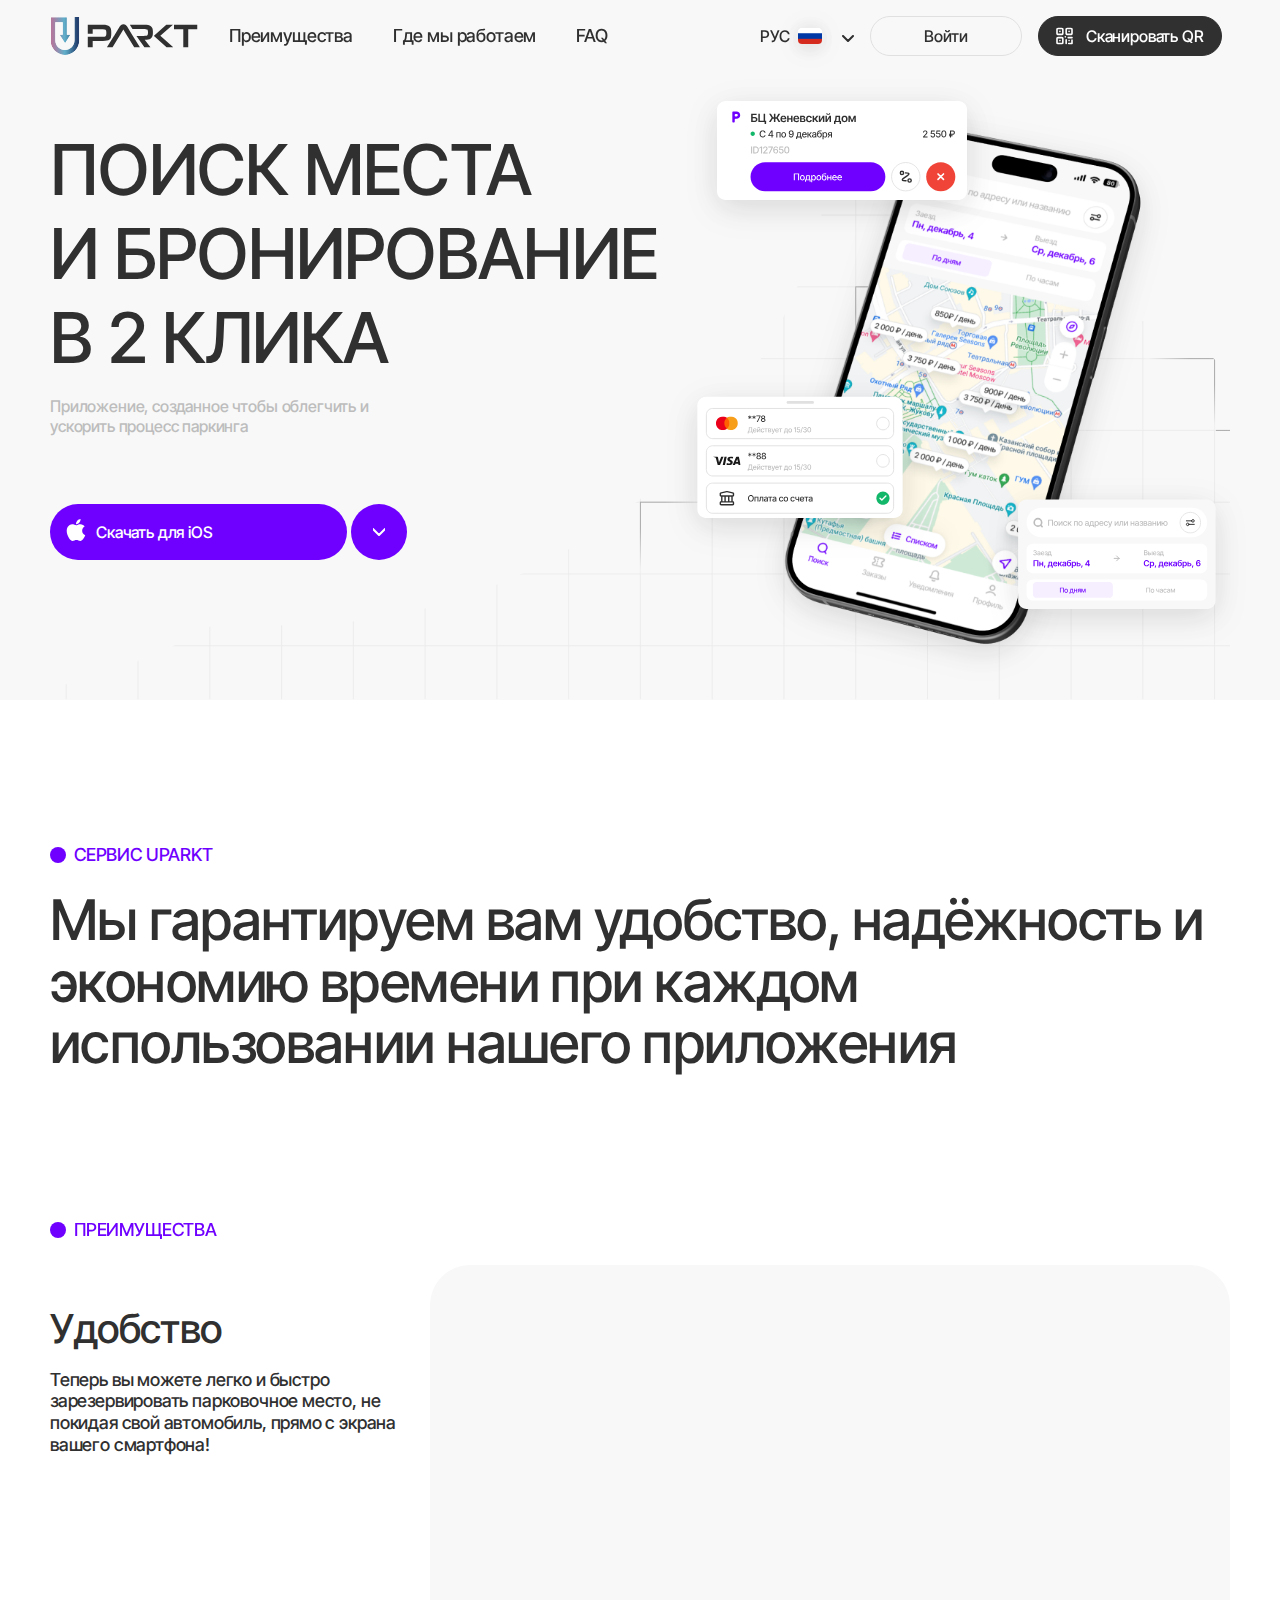
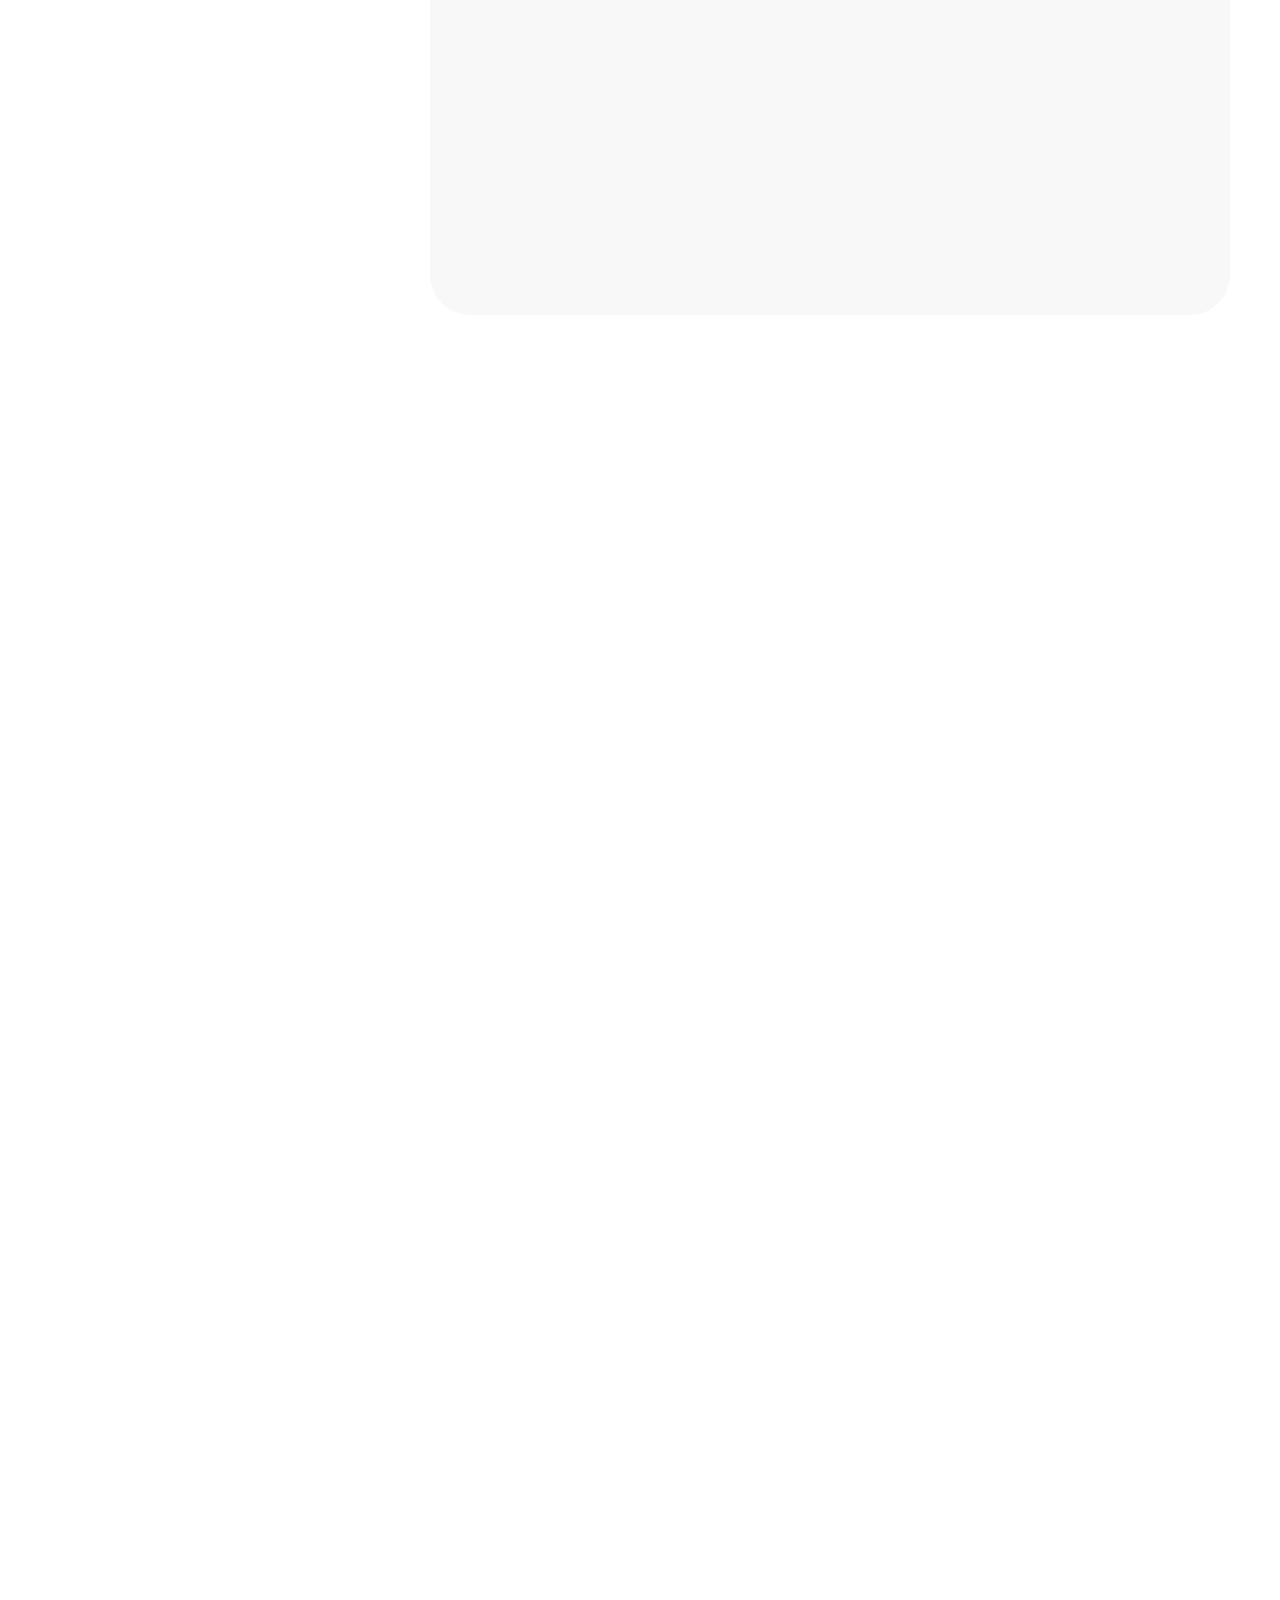
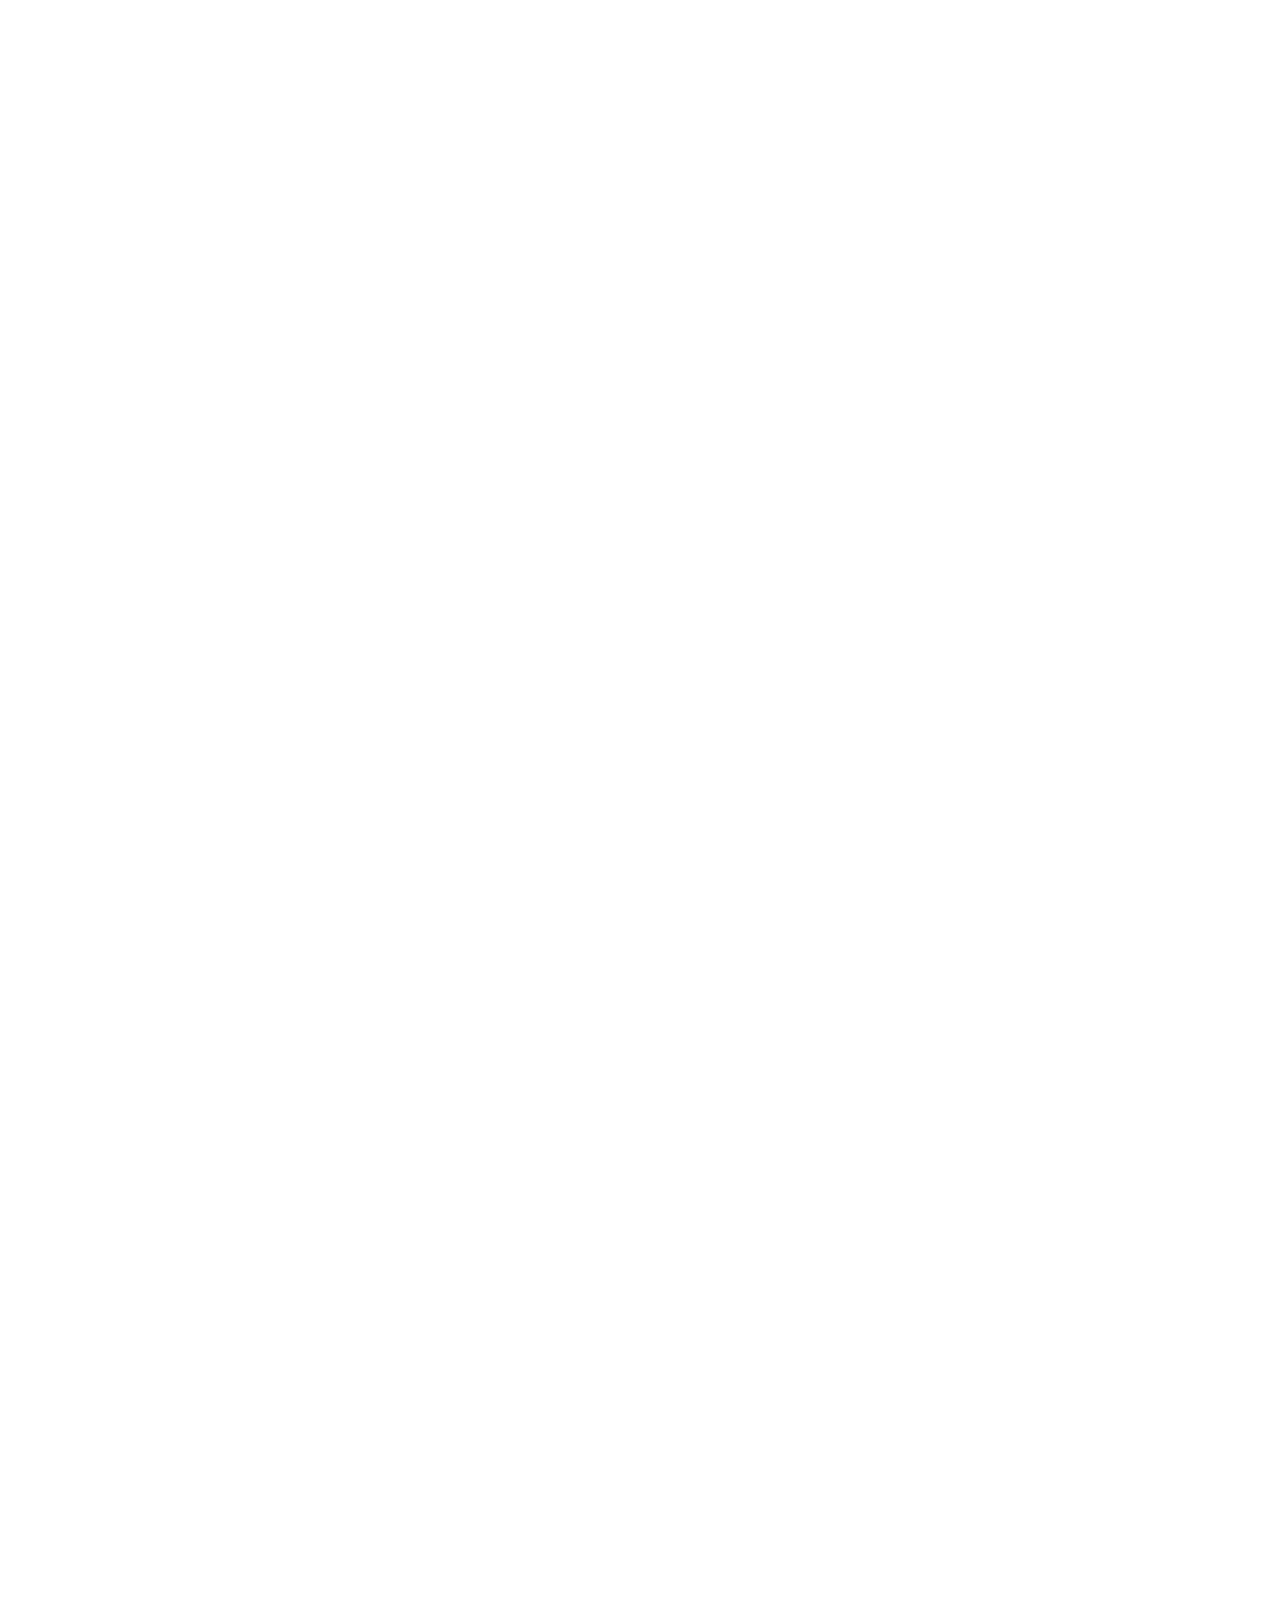
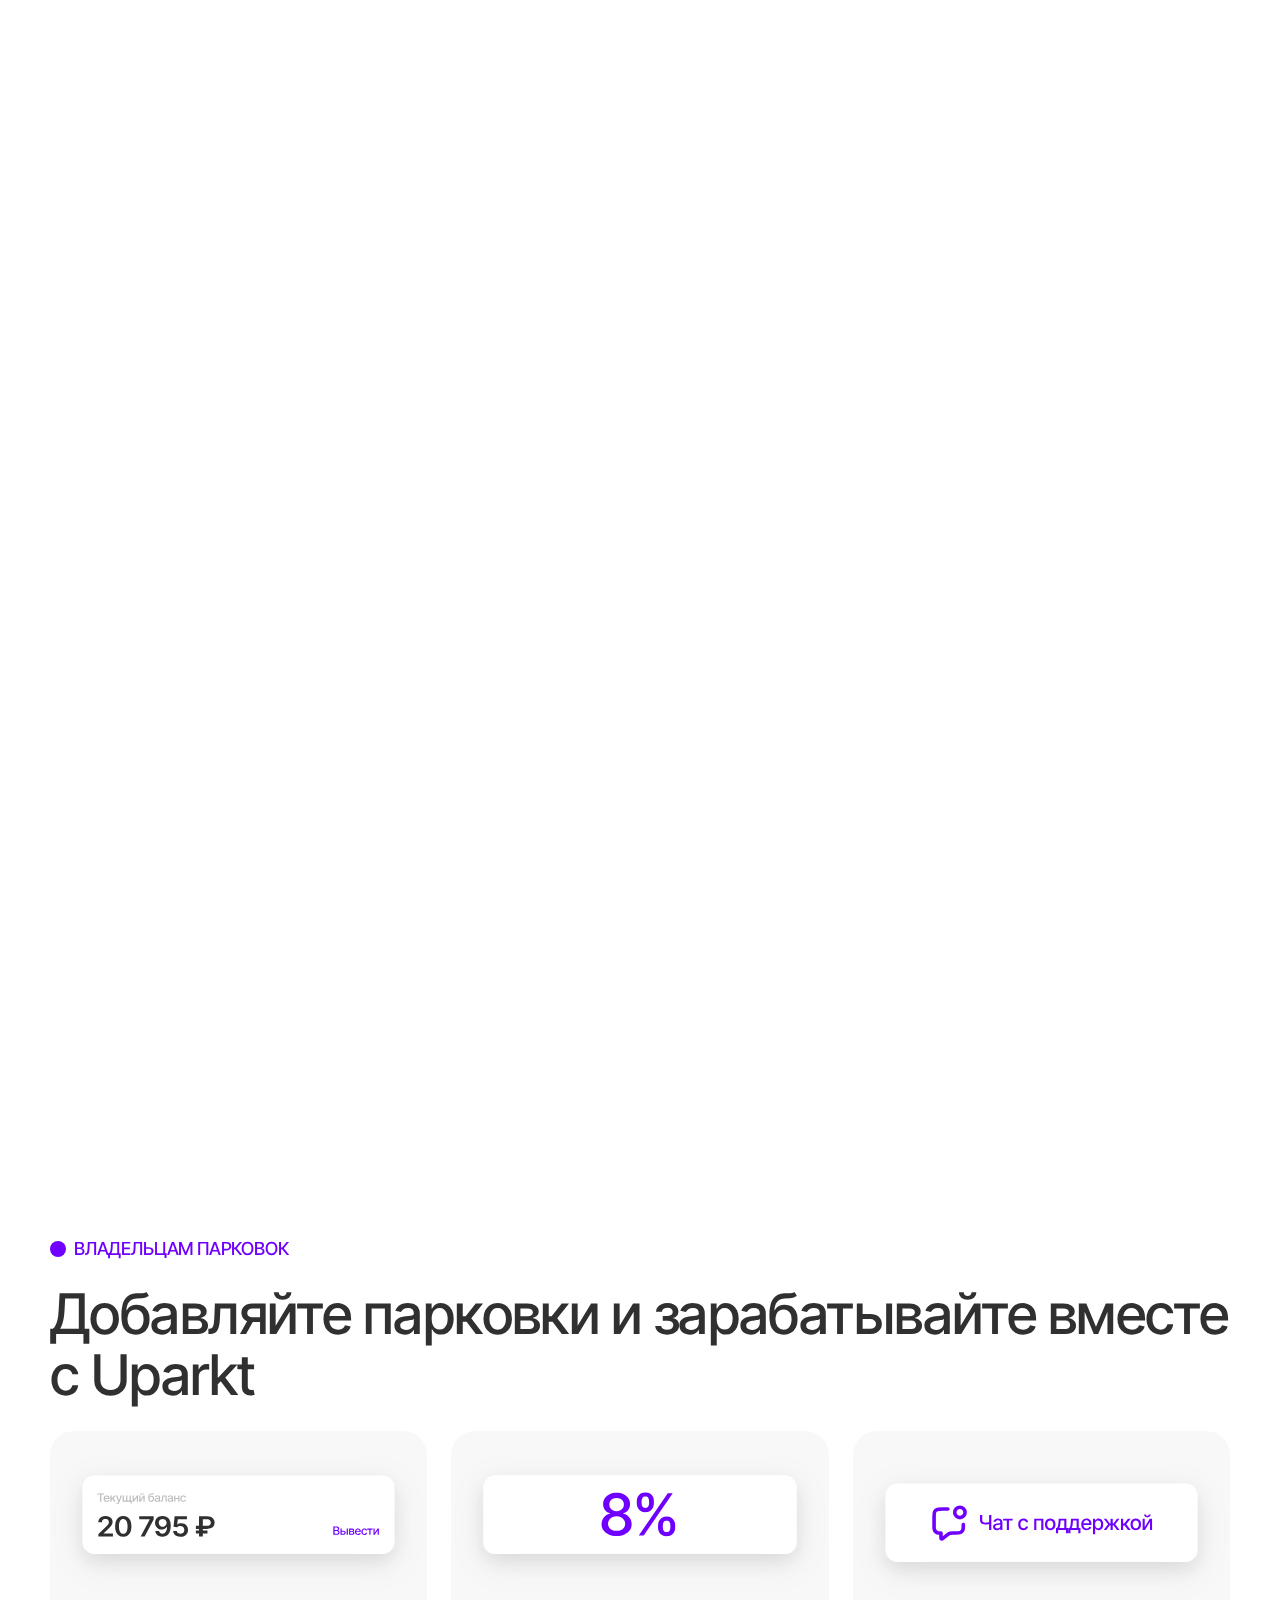
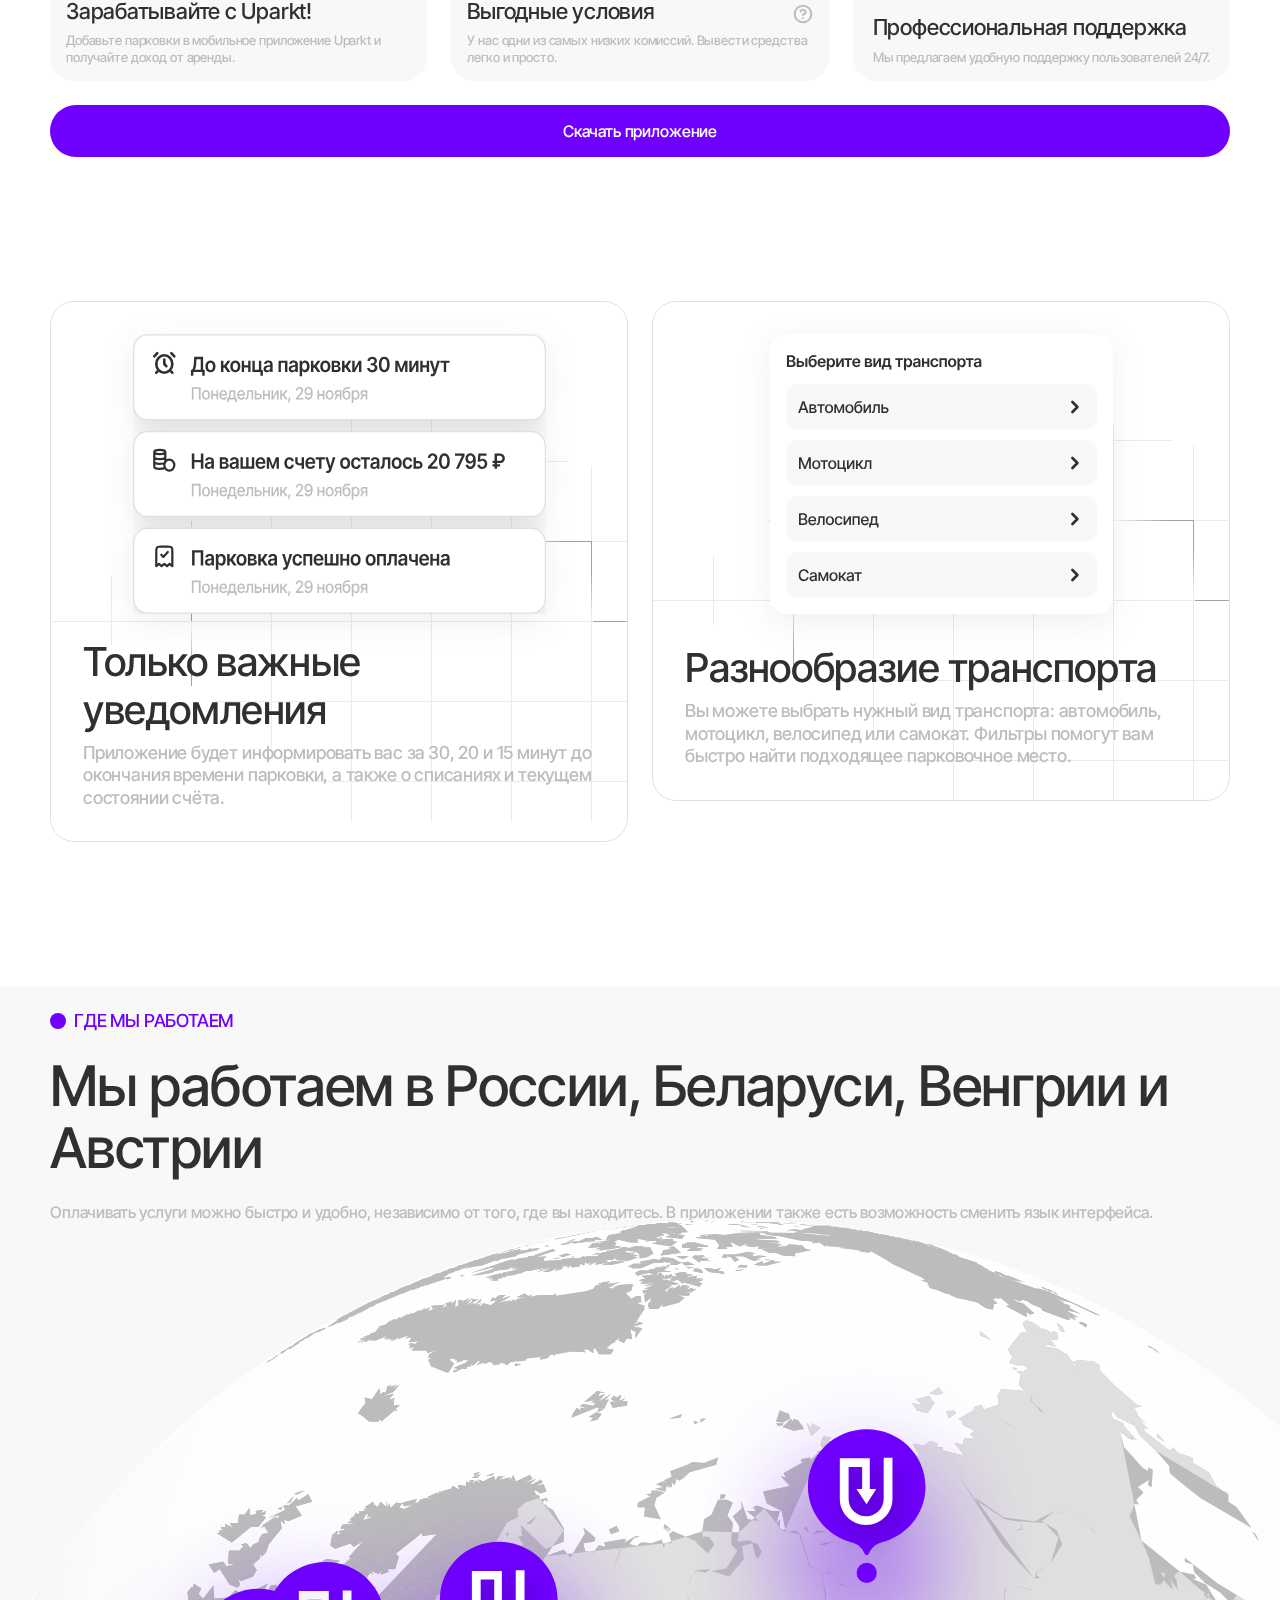
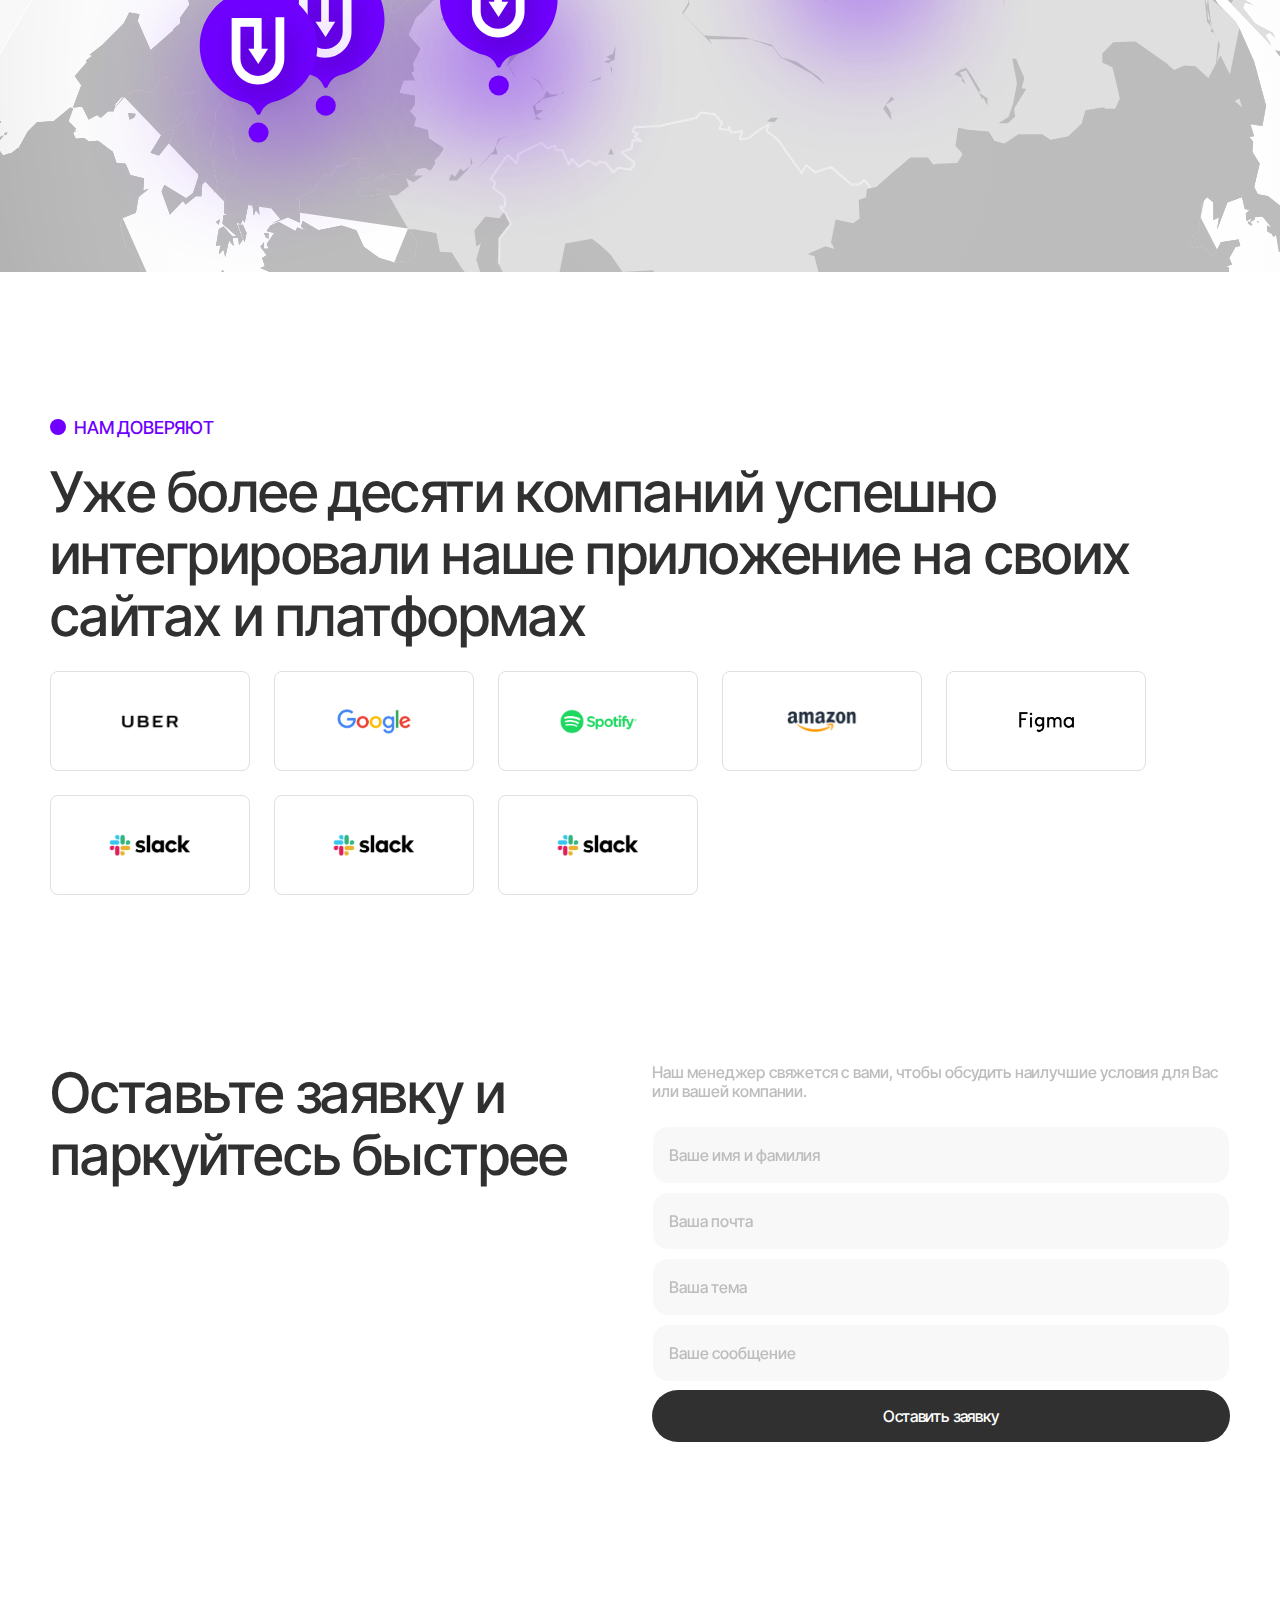
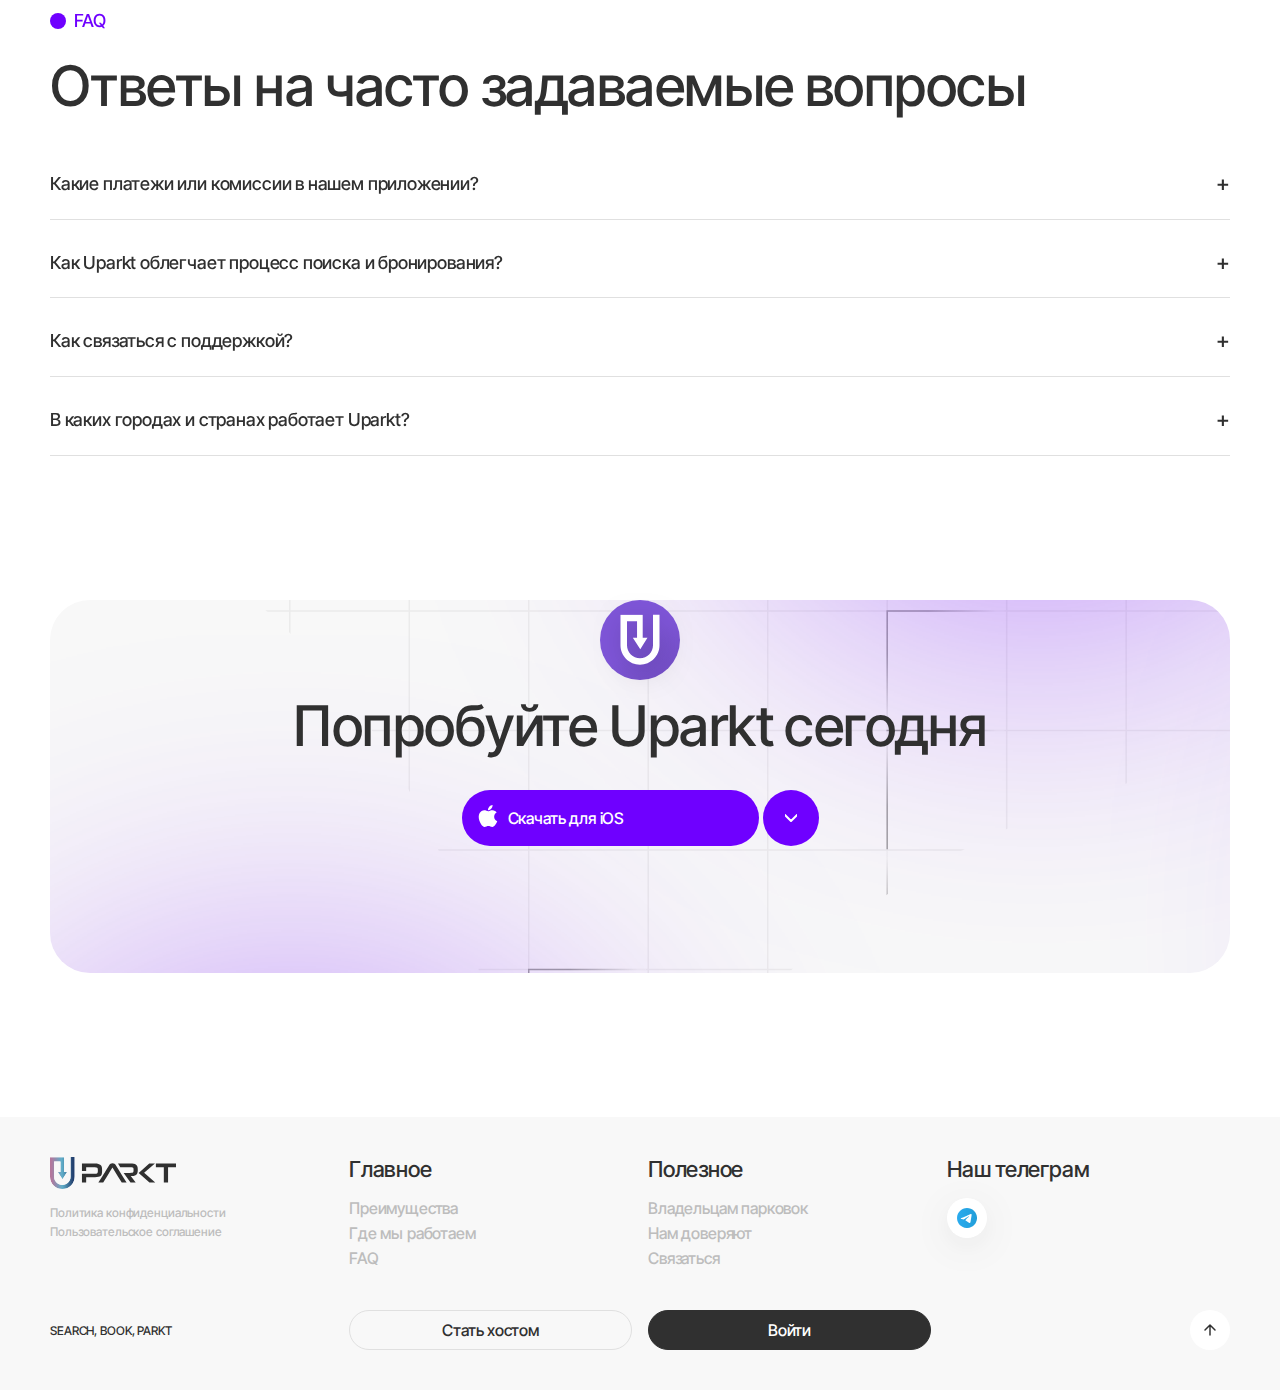
==== commit 465d6f0d: "fix: changes paddings for anchor links and border-radius for figure.video" ====
--- a/index.html
+++ b/index.html
@@ -4,7 +4,7 @@
     <meta charset="UTF-8">
     <meta name="viewport" content="width=device-width, initial-scale=1.0">
     <meta name="theme_color" content="#FFFFFF">
-    <title>Лендинг Uparkt</title>
+    <title>Uparkt - поиск места и бронирование в 2 клика</title>
     <!--INTER TIGHT FONT-->
     <link rel="preconnect" href="https://fonts.googleapis.com">
     <link rel="preconnect" href="https://fonts.gstatic.com" crossorigin>
@@ -21,20 +21,20 @@
     <input type="checkbox" id="burger-checkbox" class="burger-checkbox">
     <label for="burger-checkbox" class="burger"></label>
     <!--LOGO-->
-    <a class="header_div_logo" href="#usp">
+    <a class="header_div_logo" href="#usp" target="_self">
         <img class="div_img_logo" src="assets/logo.svg" alt="Логотип" />
     </a>
     <!--LIST OF LINKS-->
     <nav class="header_nav">
         <ul class="nav_ul_list">
             <li class="ul_li">
-                <a href="#advantages" class="li_a_link text">Преимущества</a>
+                <a href="#advantages" class="li_a_link text" target="_self">Преимущества</a>
             </li>
             <li class="ul_li">
-                <a href="#location" class="li_a_link text">Где мы работаем</a>
+                <a href="#location" class="li_a_link text" target="_self">Где мы работаем</a>
             </li>
             <li class="ul_li">
-                <a href="#faq" class="li_a_link text">FAQ</a>
+                <a href="#faq" class="li_a_link text" target="_self">FAQ</a>
             </li>
             <li class="ul_li" id="buttons">
                 <!--BUTTONS-->
@@ -53,16 +53,16 @@
                                     <img class="language_image" src="assets/ru.png" alt="РУС" />
                                 </div>
                             </div>
-                            <div class="language_dropdown_item" data_lang="en">
+                            <a href="pages/index-en.html" class="language_dropdown_item" data_lang="en" target="_self">
                                 <span class="language_text text black">ENG</span>
                                 <div class="language_div_image">
                                     <img class="language_image" src="assets/en.png" alt="ENG" />
                                 </div>
-                            </div>
+                            </a>
                         </div>
                     </div>
                     <!--LOG IN-->
-                    <a class="container_div_button white" href="https://admin.uparkt.ru/login">
+                    <a class="container_div_button white" href="https://admin.uparkt.ru/login" target="_blank">
                         <span class="button_text text black">Войти</span>
                     </a>
                     <!--QR_CODE-->
@@ -71,7 +71,7 @@
                         <a href="#" class="button_text qr_code text white" id="qr-text">Сканировать QR</a>
                     </div>
                     <!--DOWNLOAD APP-->
-                    <a href="#" class="container_div_button black" id="app-download">
+                    <a href="#" class="container_div_button black" id="app-download" target="_blank">
                         <span class="button_text text white">Скачать приложение</span>
                     </a>
                 </div>
@@ -97,7 +97,7 @@
                 <div class="dd-button">
                     <div class="dropdown_default ios">
                         <span class="dropdown_text ios">
-                            <a href="#">Скачать для iOS</a>
+                            <a href="#" target="_blank">Скачать для iOS</a>
                         </span>
                     </div>
                     <div class="dropdown_icon">
@@ -109,7 +109,7 @@
                     <li>
                         <div class="dropdown_default android">
                             <span class="dropdown_text android">
-                                <a href="#">Скачать для Android</a>
+                                <a href="#" target="_blank">Скачать для Android</a>
                             </span>
                         </div>
                     </li>
@@ -253,9 +253,9 @@
     </section>
     <!--SECTION FOR OWNERS-->
     <section class="main_section_owners" id="owners">
-        <div class="div_section_fluid">
+        <div class="div_section_fluid" >
             <div class="div_service_name">
-                <p class="p_service">Владельцам парковок</p>
+                <p class="p_service" >Владельцам парковок</p>
             </div>
             <div class="owners_content">
                 <h2 class="service_h2">Добавляйте парковки и зарабатывайте вместе с Uparkt</h2>
@@ -278,8 +278,8 @@
                         <img src="assets/help-circle.svg" class="help_image" alt="" />
                     </h4>
                     <div class="popover">
-                        <p>Можете убедиться в этом сами - <a href="https://drive.google.com/file/d/1kTjapnK-txmiFK7UIFTI1mdpWPaCxzgu/view?usp=sharing">читать</a></p>
-                        <a href="https://drive.google.com/file/d/1kTjapnK-txmiFK7UIFTI1mdpWPaCxzgu/view?usp=sharing">
+                        <p>Можете убедиться в этом сами - <a href="https://drive.google.com/file/d/1kTjapnK-txmiFK7UIFTI1mdpWPaCxzgu/view?usp=sharing" target="_blank">читать</a></p>
+                        <a href="https://drive.google.com/file/d/1kTjapnK-txmiFK7UIFTI1mdpWPaCxzgu/view?usp=sharing" target="_blank">
                             <img src="assets/link-arrow.svg" alt="" />
                         </a>
                     </div>
@@ -296,11 +296,17 @@
                 </div>
             </div>
             <!--BUTTON-->
-            <div class="dropdown_default">
+            <div class="dropdown_default" id="download1">
                 <span class="dropdown_text">
                     <span id="qr-button">Скачать приложение</span>
                 </span>
             </div>
+            <!--DOWNLOAD APP 3-->
+            <a href="#" class="dropdown_default" id="app-download3" target="_blank">
+                <span class="dropdown_text">
+                    <span>Скачать приложение</span>
+                </span>
+            </a>
         </div>
     </section>
     <!--SECTION FOR OWNERS (SECOND)-->
@@ -455,7 +461,7 @@
                     <div class="dd-button">
                         <div class="dropdown_default ios">
                         <span class="dropdown_text ios">
-                            <a href="#">Скачать для iOS</a>
+                            <a href="#" target="_blank">Скачать для iOS</a>
                         </span>
                         </div>
                         <div class="dropdown_icon">
@@ -467,7 +473,7 @@
                         <li>
                             <div class="dropdown_default android">
                             <span class="dropdown_text android">
-                                <a href="#">Скачать для Android</a>
+                                <a href="#" target="_blank">Скачать для Android</a>
                             </span>
                             </div>
                         </li>
@@ -481,17 +487,17 @@
 <footer class="footer">
     <div class="first_column">
         <!--LOGO-->
-        <a class="header_div_logo footer" href="#usp">
+        <a class="header_div_logo footer" href="#usp" target="_self">
             <img class="div_img_logo" src="assets/logo.svg" alt="Логотип" />
         </a>
         <!--LIST OF LINKS-->
         <nav class="footer_nav">
             <ul class="nav_ul_list">
                 <li class="ul_li">
-                    <a href="http://uparkt.online/" class="li_a_link text">Политика конфиденциальности</a>
-                </li>
-                <li class="ul_li">
-                    <a href="https://drive.google.com/file/d/1kTjapnK-txmiFK7UIFTI1mdpWPaCxzgu/view?usp=sharing" class="li_a_link text">Пользовательское соглашение</a>
+                    <a href="http://uparkt.online/" class="li_a_link text" target="_blank">Политика конфиденциальности</a>
+                </li>
+                <li class="ul_li">
+                    <a href="https://drive.google.com/file/d/1kTjapnK-txmiFK7UIFTI1mdpWPaCxzgu/view?usp=sharing" class="li_a_link text" target="_blank">Пользовательское соглашение</a>
                 </li>
             </ul>
         </nav>
@@ -503,13 +509,13 @@
         <nav class="footer_nav">
             <ul class="nav_ul_list">
                 <li class="ul_li">
-                    <a href="#advantages" class="li_a_link text">Преимущества</a>
-                </li>
-                <li class="ul_li">
-                    <a href="#location" class="li_a_link text">Где мы работаем</a>
-                </li>
-                <li class="ul_li">
-                    <a href="#faq" class="li_a_link text">FAQ</a>
+                    <a href="#advantages" class="li_a_link text" target="_self">Преимущества</a>
+                </li>
+                <li class="ul_li">
+                    <a href="#location" class="li_a_link text" target="_self">Где мы работаем</a>
+                </li>
+                <li class="ul_li">
+                    <a href="#faq" class="li_a_link text" target="_self">FAQ</a>
                 </li>
             </ul>
         </nav>
@@ -521,13 +527,13 @@
         <nav class="footer_nav">
             <ul class="nav_ul_list">
                 <li class="ul_li">
-                    <a href="#owners" class="li_a_link text">Владельцам парковок</a>
-                </li>
-                <li class="ul_li">
-                    <a href="#sponsors" class="li_a_link text">Нам доверяют</a>
-                </li>
-                <li class="ul_li">
-                    <a href="#form" class="li_a_link text">Связаться</a>
+                    <a href="#owners" class="li_a_link text" target="_self">Владельцам парковок</a>
+                </li>
+                <li class="ul_li">
+                    <a href="#sponsors" class="li_a_link text" target="_self">Нам доверяют</a>
+                </li>
+                <li class="ul_li">
+                    <a href="#form" class="li_a_link text" target="_self">Связаться</a>
                 </li>
             </ul>
         </nav>
@@ -540,7 +546,7 @@
             <ul class="nav_ul_list" id="images">
                 <li class="ul_li">
                     <!--TELEGRAM LINK-->
-                    <a href="https://t.me/uparktrus" class="li_a_link image">
+                    <a href="https://t.me/uparktrus" class="li_a_link image" target="_blank">
                         <img class="social_link" src="assets/tg.svg" alt="Telegram" />
                     </a>
                 </li>
@@ -549,23 +555,23 @@
     </div>
     <p class="promo_text">SEARCH, BOOK, PARKT</p>
     <!--HOST-->
-    <a class="container_div_button white" href="#owners" id="host">
+    <a class="container_div_button white" href="#owners" id="host" target="_self">
         <span class="button_text text black">Стать хостом</span>
     </a>
     <!--LOG IN 2-->
-    <a href="#" class="container_div_button white" id="log-in2">
+    <a href="#" class="container_div_button white" id="log-in2" target="_blank">
         <span class="button_text text black">Войти</span>
     </a>
     <!--LOG IN-->
-    <a class="container_div_button black" href="https://admin.uparkt.ru/login" id="log-in">
+    <a class="container_div_button black" href="https://admin.uparkt.ru/login" id="log-in" target="_blank">
         <span class="button_text text white">Войти</span>
     </a>
     <!--DOWNLOAD APP-->
-    <a href="#" class="container_div_button black" id="app-download2">
+    <a href="#" class="container_div_button black" id="app-download2" target="_blank">
         <span class="button_text text white">Скачать приложение</span>
     </a>
     <!--TO UP-->
-    <a class="arrow_to_up" href="#usp">
+    <a class="arrow_to_up" href="#usp" target="_self">
         <img class="image" src="assets/arrow-to-header.svg" alt="Вверх" />
     </a>
 </footer>
--- a/styles/style.css
+++ b/styles/style.css
@@ -280,6 +280,7 @@
 
 #app-download,
 #app-download2,
+#app-download3,
 #log-in2 {
     display: none;
 }
@@ -1080,6 +1081,10 @@
     width: 100%;
 }
 
+.main_section_service .div_section_fluid {
+    padding: 144px 0;
+}
+
 .div_section_fluid {
     width: calc(100% - 100px);
     margin: auto;
@@ -1087,7 +1092,7 @@
     display: flex;
     flex-direction: column;
     align-items: flex-start;
-    padding: 144px 0;
+    padding: 0 0 144px 0;
     gap: 24px;
 }
 
@@ -1161,7 +1166,7 @@
     display: flex;
     flex-direction: column;
     align-items: flex-start;
-    padding: 0;
+    padding: 0 0 144px 0;
     gap: 24px;
 }
 
@@ -1698,6 +1703,7 @@
     grid-template-columns: auto 140px auto;
     grid-template-rows: repeat(3, auto);
     row-gap: 24px;
+    padding: 144px 0;
 }
 
 .sponsors_content {
@@ -2072,7 +2078,7 @@
     display: flex;
     flex-direction: column;
     align-items: center;
-    padding: 127px 0;
+    padding: 0 0 127px 0;
     gap: 24px;
     border-radius: 40px;
 
@@ -2228,12 +2234,13 @@
     height: fit-content;
 
     display: flex;
+    flex-wrap: wrap;
     flex-direction: row;
     justify-content: flex-start;
     align-items: flex-start;
 
     padding: 0;
-    gap: 0;
+    gap: 16px;
 }
 
 .footer_nav .ul_li a {
@@ -2513,6 +2520,11 @@
     .accordion_frame {
         grid-column: 1;
         grid-row: 3;
+    }
+
+    .main_section_download .div_section_fluid {
+        background: url(../assets/grid-violet-tablet.svg) no-repeat center center, var(--light-gray);
+        background-size: cover;
     }
 }
 
@@ -2740,13 +2752,21 @@
     }
 
     /*SERVICE SECTION*/
+    .div_section_fluid,
+    .div_section_fluid.div_own_fluid,
+    .main_section_advantages {
+        padding: 0 0 112px 0;
+    }
+
     .div_section_fluid {
-        padding: 80px 0;
         width: calc(100% - 40px);
     }
 
+    .main_section_service .div_section_fluid {
+        padding: 112px 0;
+    }
+
     .div_section_fluid.div_own_fluid {
-        padding: 0 0 80px 0;
         margin: 0 20px;
         width: calc(100% - 40px);
     }
@@ -3009,7 +3029,7 @@
         margin-bottom: 10px;
 
         top: 0;
-        left: 0;
+        left: -5px;
         transform: translate(0, 0);
 
         scale: 1;
@@ -3214,16 +3234,6 @@
         font-size: var(--font-size-13);
     }
 
-    .footer_nav .li_a_link.image {
-        width: 56px;
-        height: 56px;
-    }
-
-    .footer_nav .li_a_link.image img {
-        width: 32px;
-        height: 32px;
-    }
-
     .arrow_to_up {
         right: 20px;
         bottom: 40px;
@@ -3259,7 +3269,13 @@
     }
 
     /*SERVICE SECTION*/
-    .div_section_fluid {
+    .div_section_fluid,
+    .div_section_fluid.div_own_fluid,
+    .main_section_advantages {
+        padding: 0 0 72px 0;
+    }
+
+    .main_section_service .div_section_fluid {
         padding: 72px 0;
     }
 
@@ -3303,7 +3319,7 @@
 
     figure.video {
         height: 80%;
-        border-radius: 0;
+        border-radius: 24px;
     }
 
     .description_head {
@@ -3375,7 +3391,7 @@
         border: 1px solid var(--gray-300);
         border-radius: 16px;
 
-        background: url(../assets/grid-violet-small.svg) no-repeat center center, var(--light-gray);
+        background: url(../assets/grid-violet-small.svg) no-repeat center center, var(--white);
         background-size: cover;
     }
 
@@ -3467,8 +3483,16 @@
         grid-row: 5;
     }
 
+    .footer_nav .ul_li {
+        gap: 8px;
+    }
+
     .first_column .ul_li a {
         font-size: var(--font-size-12);
+    }
+
+    .footer_nav .ul_li {
+        gap: 8px;
     }
 
     .footer_nav .ul_li a {
@@ -3495,18 +3519,22 @@
         z-index: -1;
     }
 
-    #qr, #host {
+    #qr,
+    #host,
+    #download1 {
         display: none;
     }
 
     #app-download,
     #app-download2,
+    #app-download3,
     #log-in2 {
         display: block;
     }
 
     #app-download .text,
     #app-download2 .text,
+    #app-download3 .text,
     #log-in2 .text {
         align-items: center;
         justify-content: center;
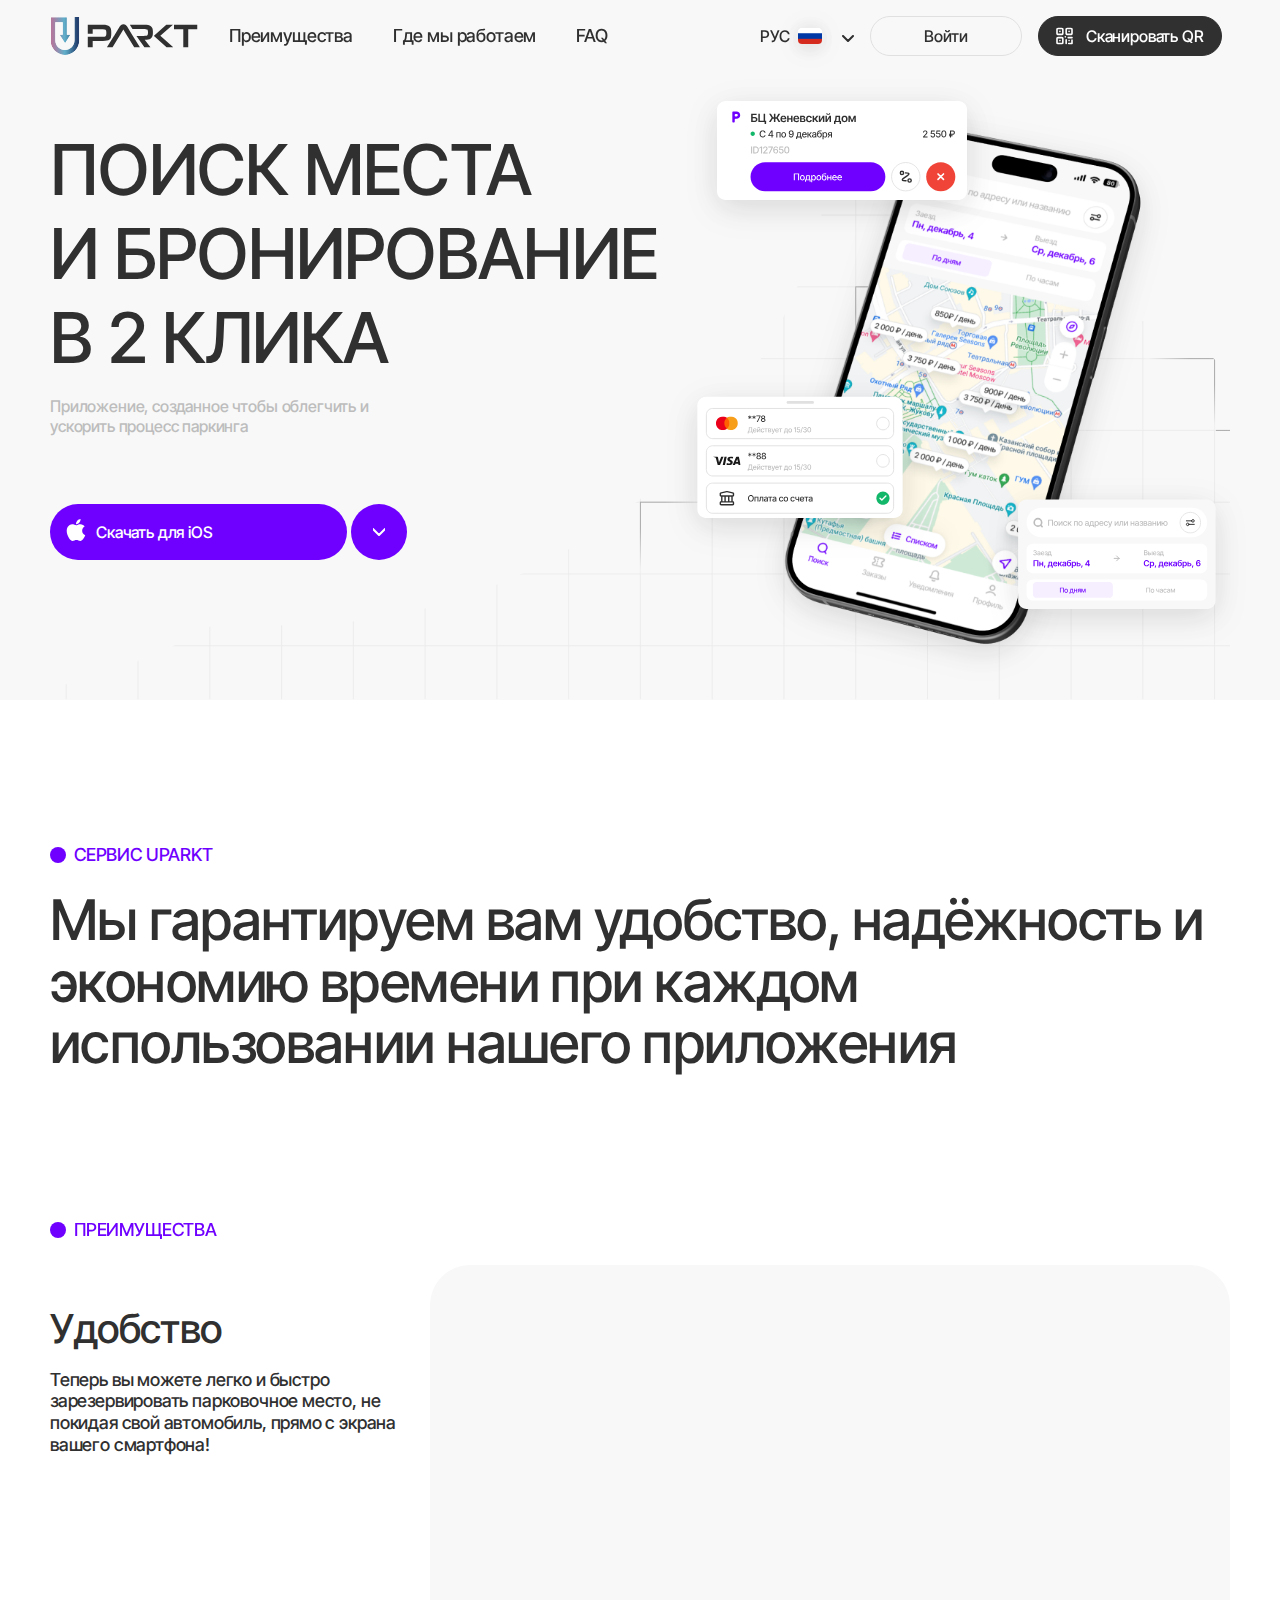
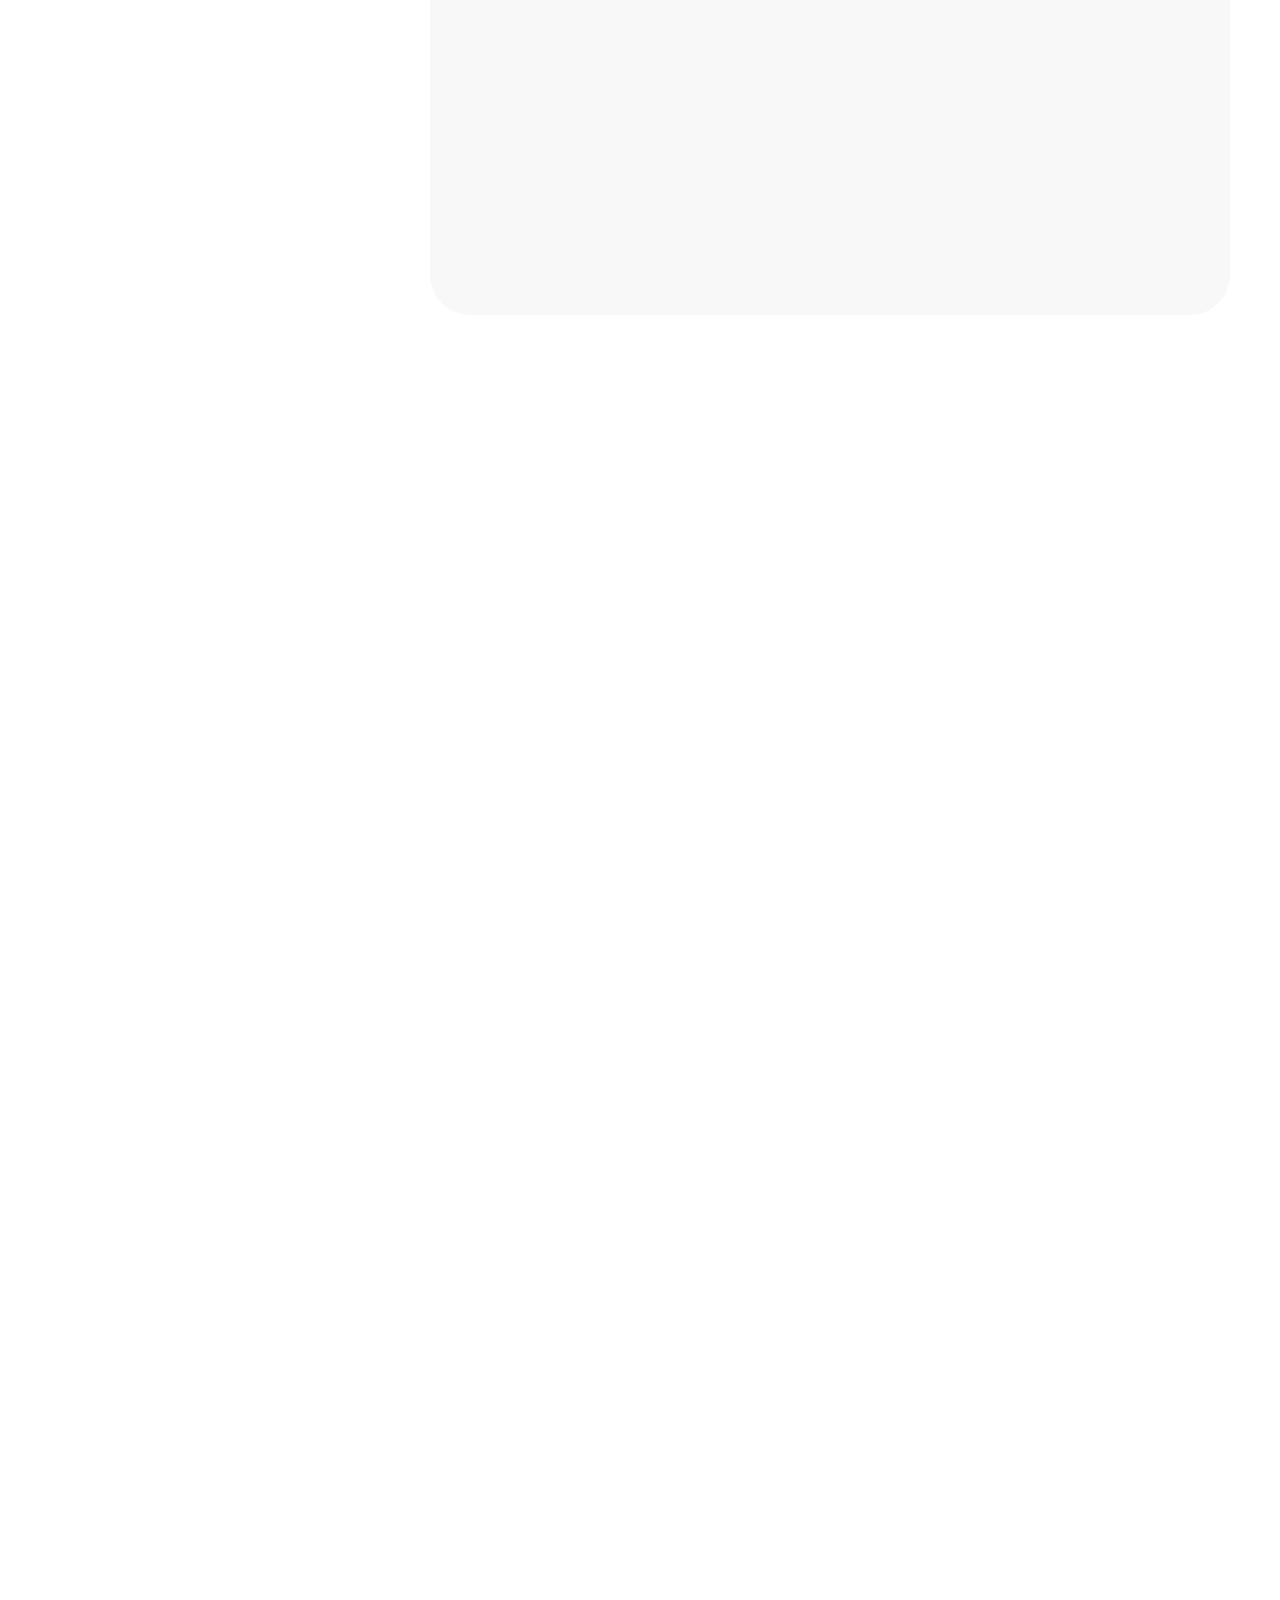
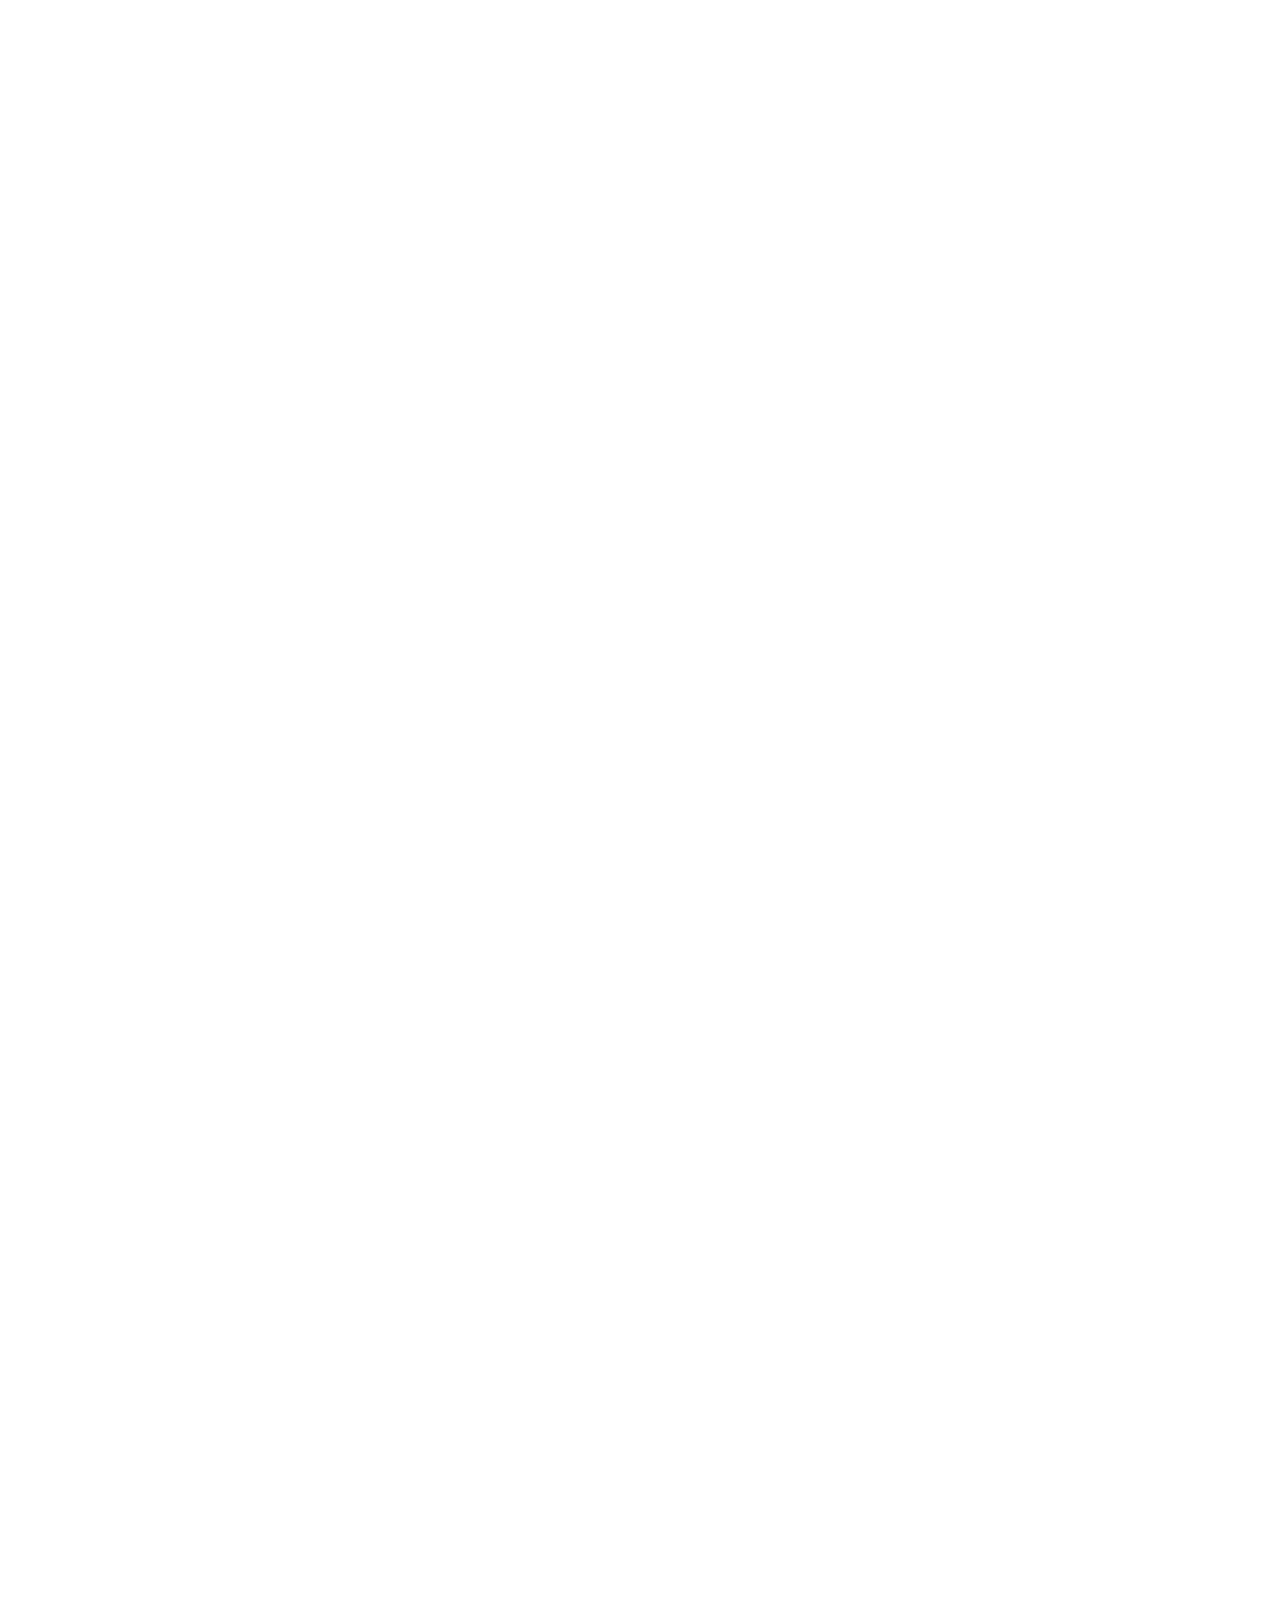
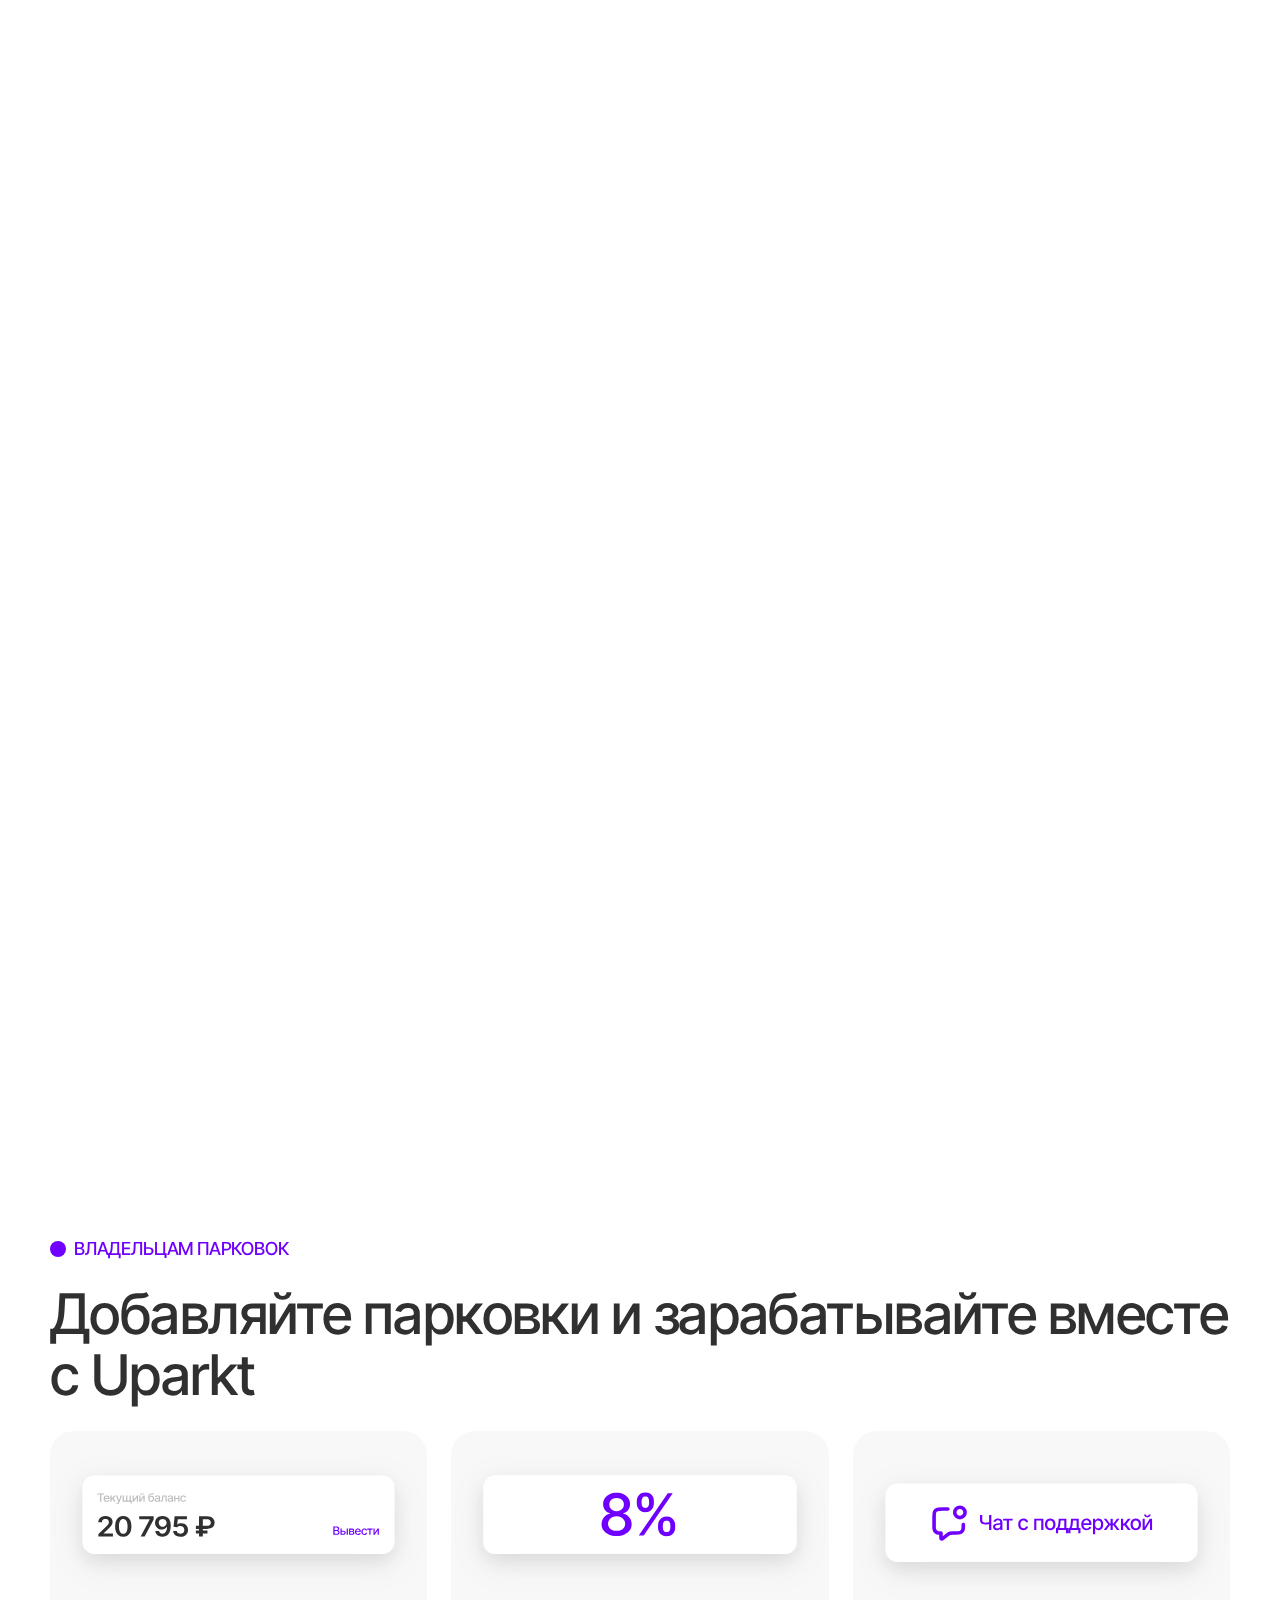
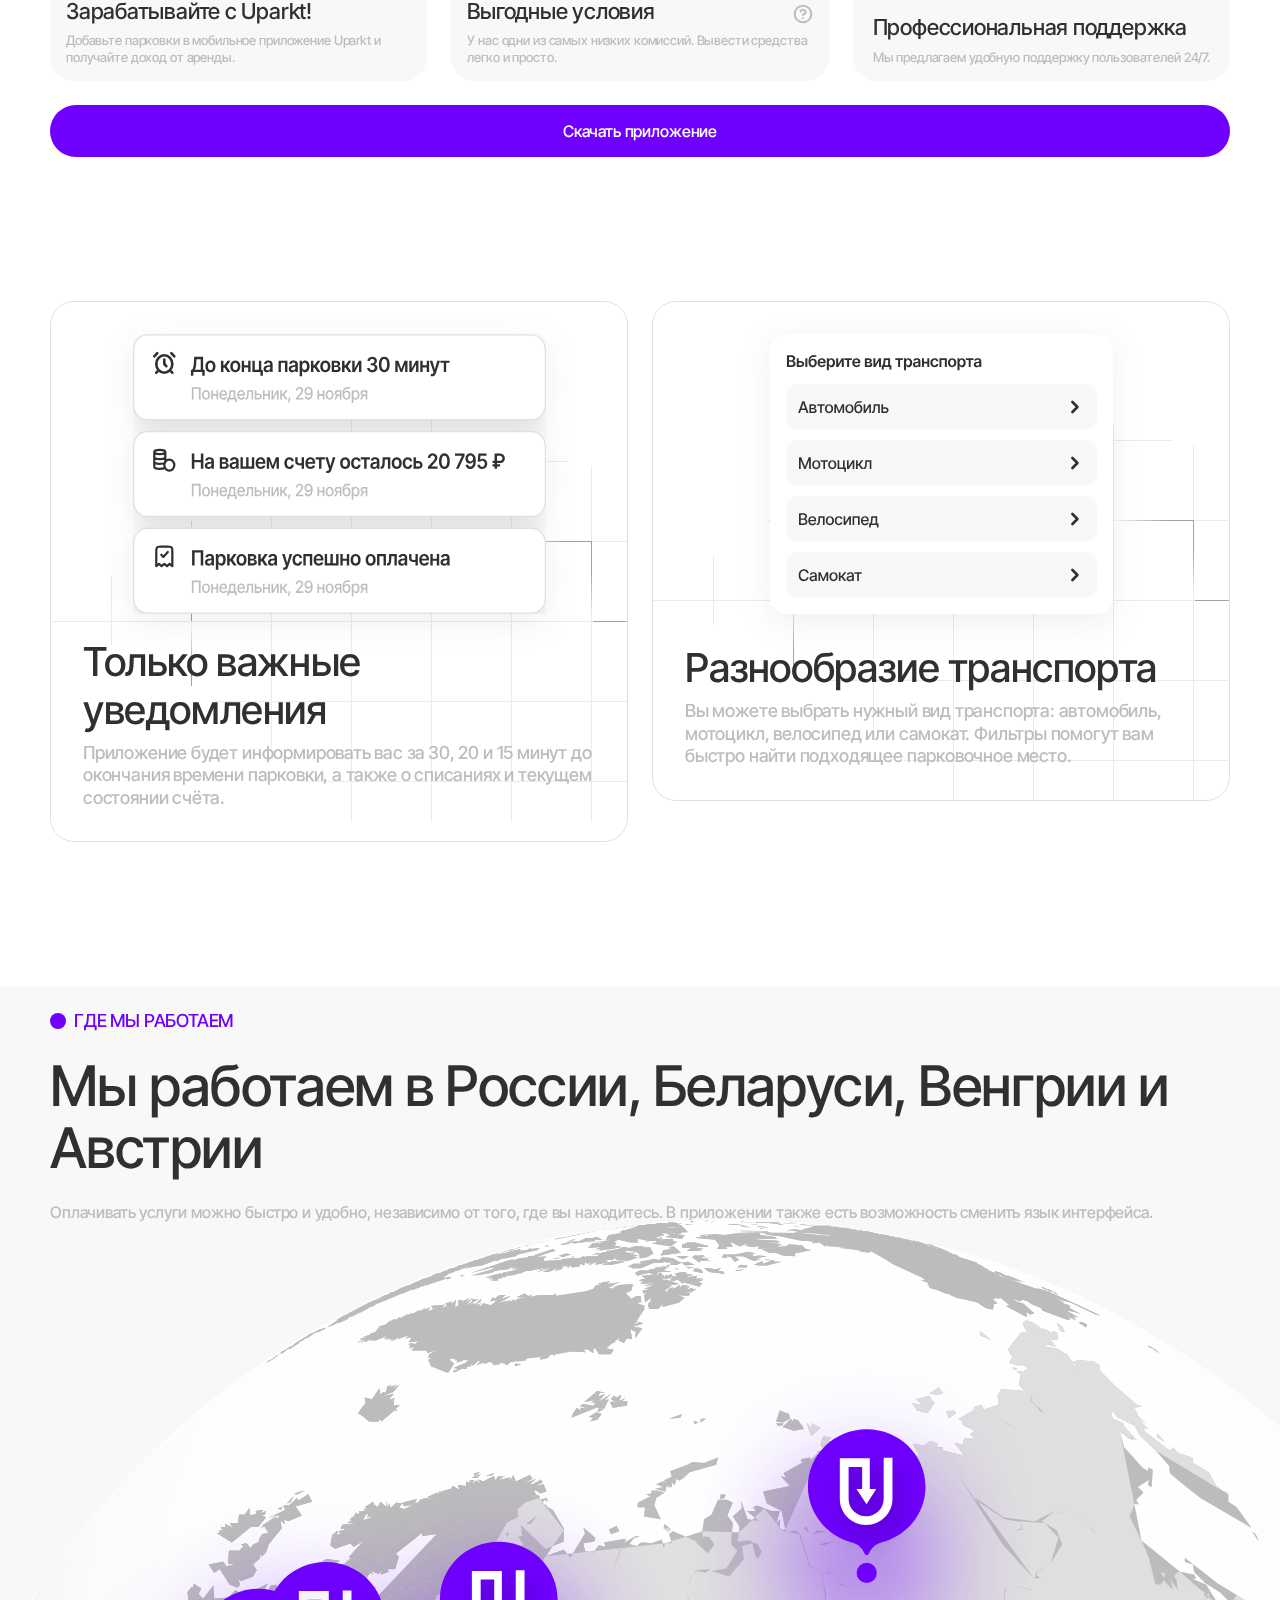
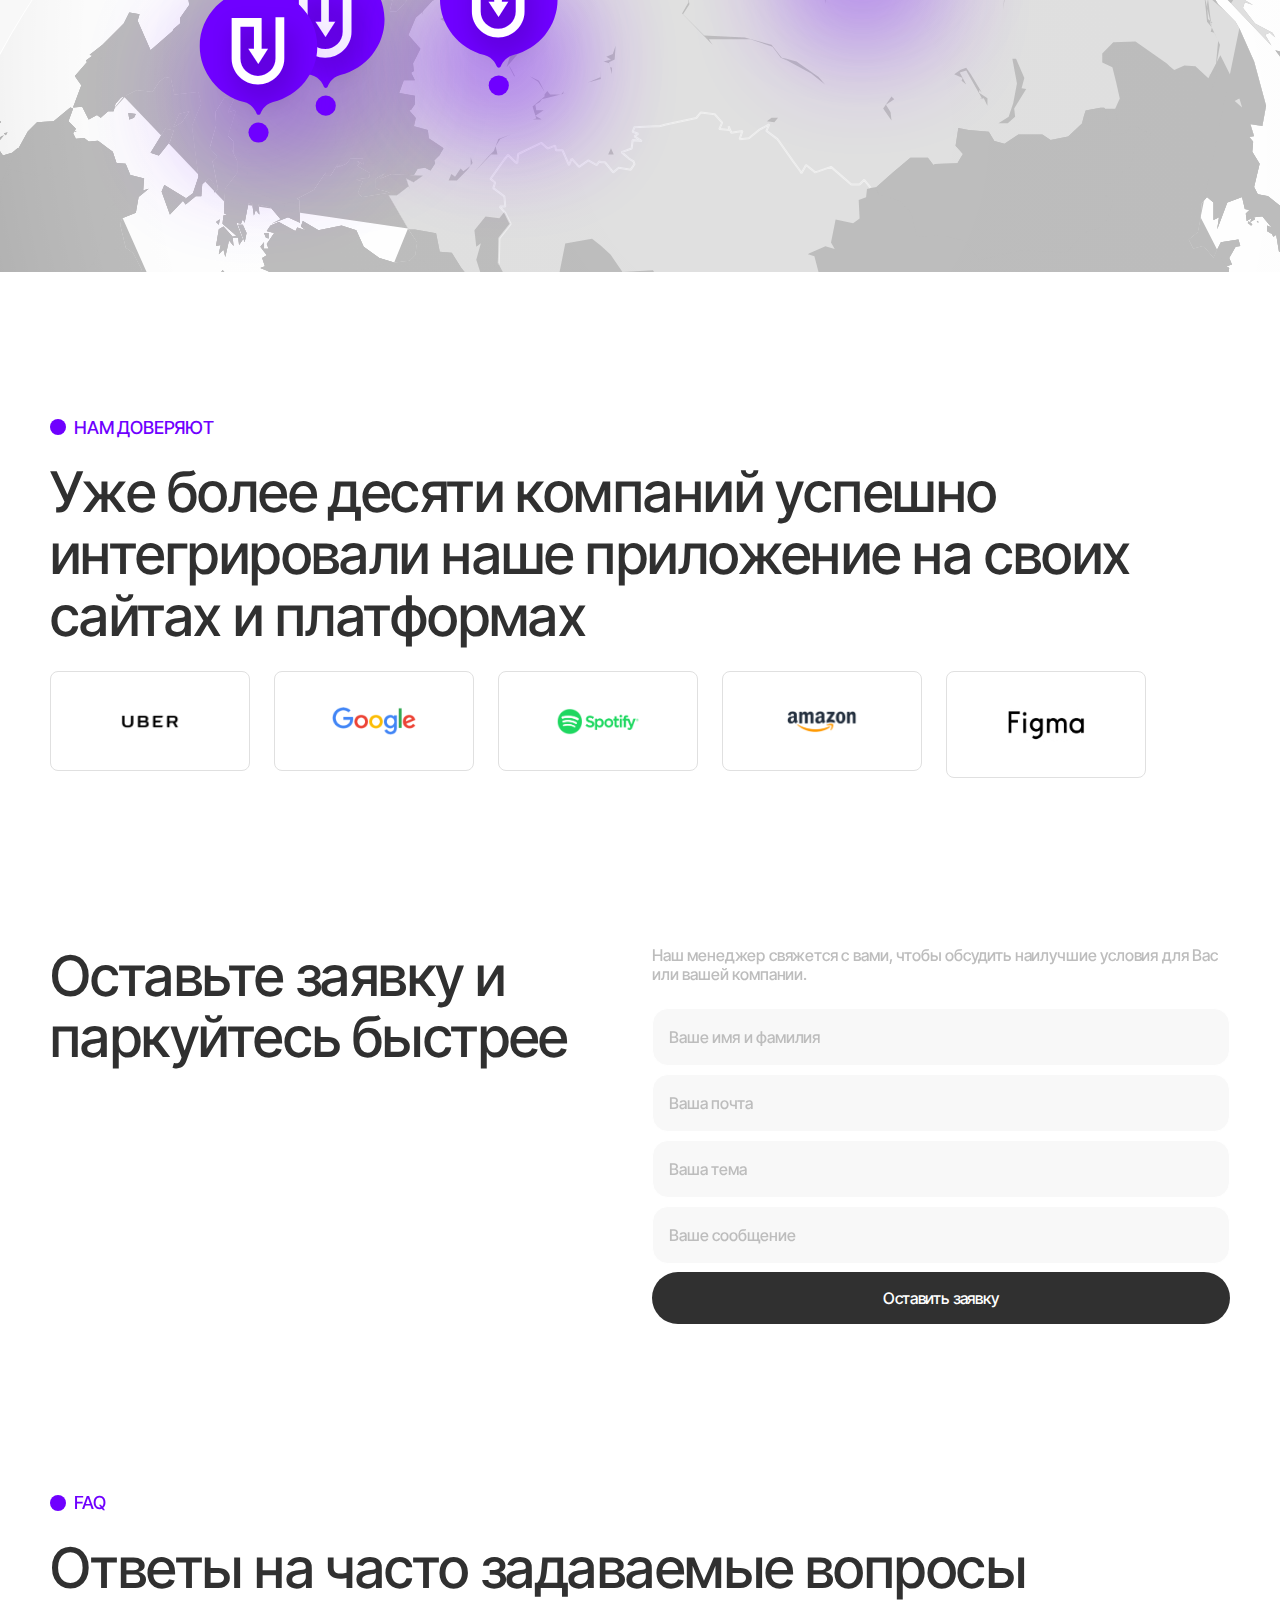
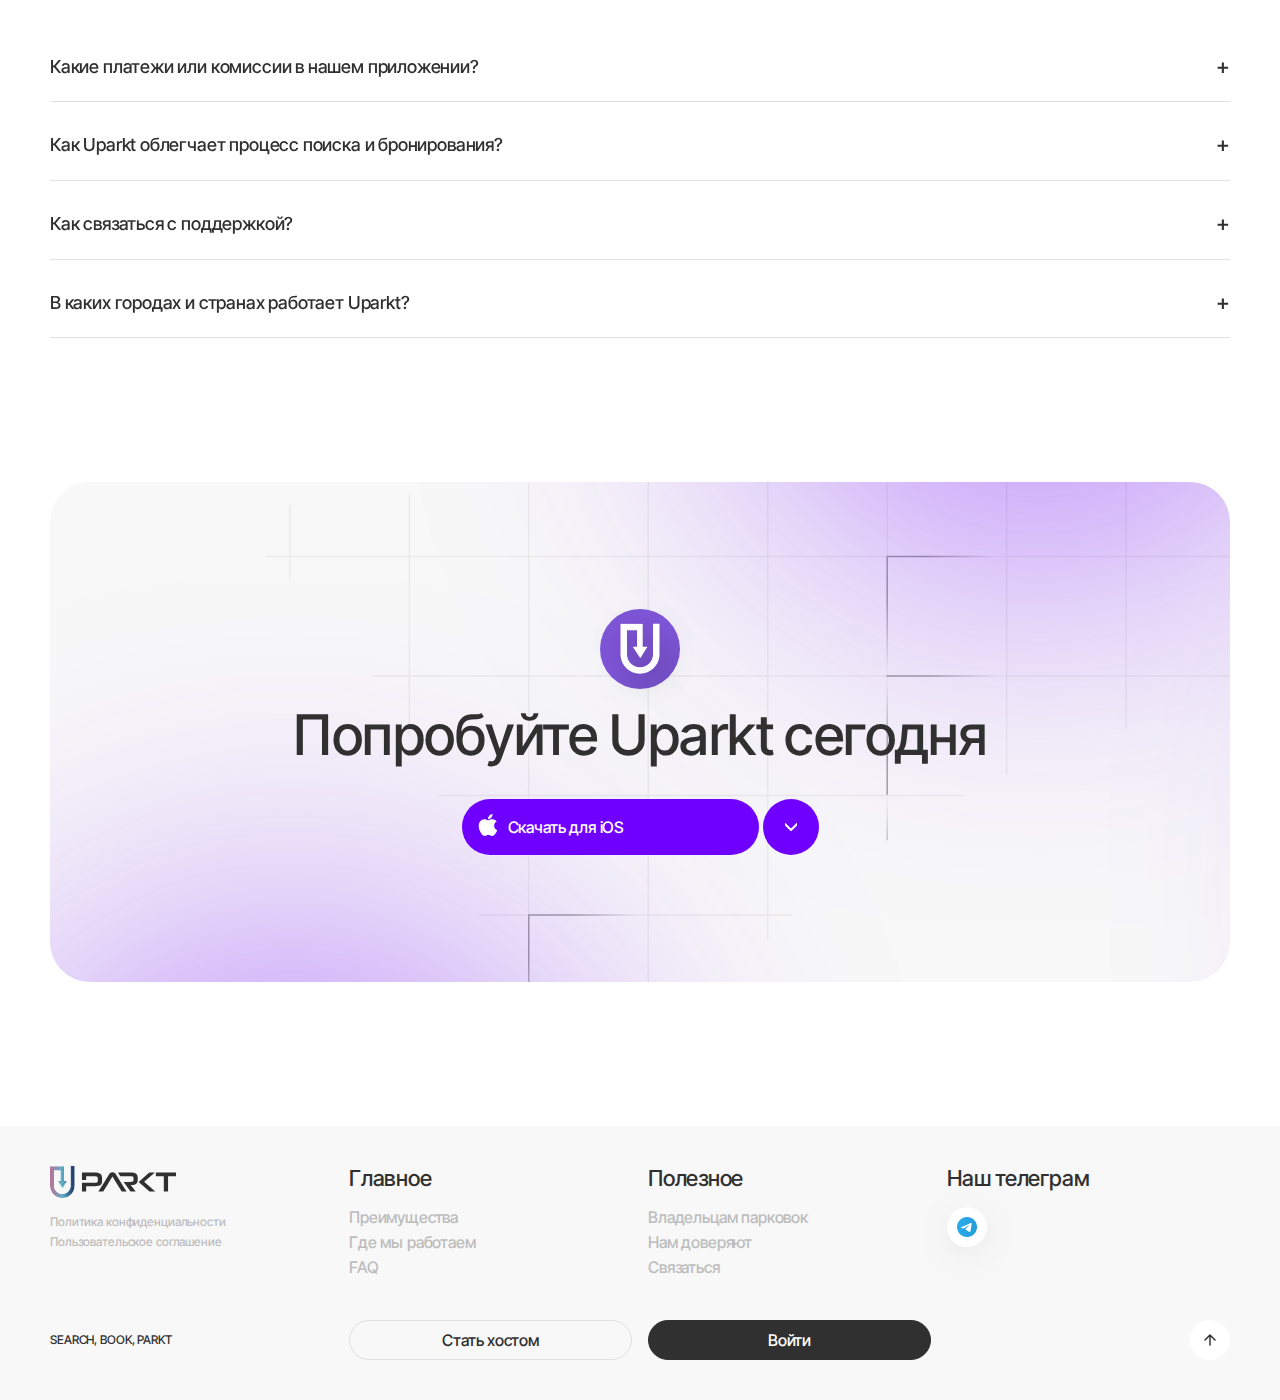
==== commit 791263e8: "feat: add effects to mobile; fix: animations in scripts" ====
--- a/index.html
+++ b/index.html
@@ -28,13 +28,13 @@
     <nav class="header_nav">
         <ul class="nav_ul_list">
             <li class="ul_li">
-                <a href="#advantages" class="li_a_link text" target="_self">Преимущества</a>
+                <a href="#advantages" class="li_a_link text" target="_self" tabindex="0">Преимущества</a>
             </li>
             <li class="ul_li">
-                <a href="#location" class="li_a_link text" target="_self">Где мы работаем</a>
+                <a href="#location" class="li_a_link text" target="_self" tabindex="0">Где мы работаем</a>
             </li>
             <li class="ul_li">
-                <a href="#faq" class="li_a_link text" target="_self">FAQ</a>
+                <a href="#faq" class="li_a_link text" target="_self" tabindex="0">FAQ</a>
             </li>
             <li class="ul_li" id="buttons">
                 <!--BUTTONS-->
@@ -53,7 +53,7 @@
                                     <img class="language_image" src="assets/ru.png" alt="РУС" />
                                 </div>
                             </div>
-                            <a href="pages/index-en.html" class="language_dropdown_item" data_lang="en" target="_self">
+                            <a href="https://www.uparkt.com/" class="language_dropdown_item" data_lang="en" target="_self">
                                 <span class="language_text text black">ENG</span>
                                 <div class="language_div_image">
                                     <img class="language_image" src="assets/en.png" alt="ENG" />
@@ -95,19 +95,19 @@
             <!--BUTTON DROPDOWN-->
             <label class="dropdown">
                 <div class="dd-button">
-                    <div class="dropdown_default ios">
+                    <div class="dropdown_default ios" tabindex="0">
                         <span class="dropdown_text ios">
                             <a href="#" target="_blank">Скачать для iOS</a>
                         </span>
                     </div>
-                    <div class="dropdown_icon">
+                    <div class="dropdown_icon" tabindex="0">
                         <img class="image" src="assets/dropdown-icon.svg" alt="Подробнее" />
                     </div>
                 </div>
                 <input type="checkbox" class="dd-input" id="test">
                 <ul class="dd-menu">
                     <li>
-                        <div class="dropdown_default android">
+                        <div class="dropdown_default android" tabindex="0">
                             <span class="dropdown_text android">
                                 <a href="#" target="_blank">Скачать для Android</a>
                             </span>
@@ -355,28 +355,19 @@
             <div class="sponsors_frame">
                 <!--SPONSOR CARDS-->
                 <div class="sponsor_card">
-                    <div class="sponsor_image" id="spnsr1"></div>
+                    <img src="assets/uber.png" alt="Uber" class="default_image" />
                 </div>
                 <div class="sponsor_card">
-                    <div class="sponsor_image" id="spnsr2"></div>
+                    <img src="assets/google.png" alt="Google" class="default_image" />
                 </div>
                 <div class="sponsor_card">
-                    <div class="sponsor_image" id="spnsr3"></div>
+                    <img src="assets/spotify.png" alt="Spotify" class="default_image" />
                 </div>
                 <div class="sponsor_card">
-                    <div class="sponsor_image" id="spnsr4"></div>
+                    <img src="assets/amazon.png" alt="Amazon" class="default_image" />
                 </div>
                 <div class="sponsor_card">
-                    <div class="sponsor_image" id="spnsr5"></div>
-                </div>
-                <div class="sponsor_card">
-                    <div class="sponsor_image" id="spnsr6"></div>
-                </div>
-                <div class="sponsor_card">
-                    <div class="sponsor_image" id="spnsr7"></div>
-                </div>
-                <div class="sponsor_card">
-                    <div class="sponsor_image" id="spnsr8"></div>
+                    <img src="assets/figma.png" alt="Figma" class="default_image" />
                 </div>
             </div>
         </div>
--- a/styles/style.css
+++ b/styles/style.css
@@ -1749,41 +1749,13 @@
     flex-grow: 0;
 }
 
-.sponsor_image {
+.default_image {
+    display: block !important;
     width: 100%;
     height: auto;
     min-height: 25px;
 
-    background-size: contain;
-    image-rendering: crisp-edges;
-
-    background: url(../assets/slack.png) no-repeat center center;
-    background-size: contain;
-}
-
-#spnsr1 {
-    background: url(../assets/uber.png) no-repeat center center;
-    background-size: contain;
-}
-
-#spnsr2 {
-    background: url(../assets/google.png) no-repeat center center;
-    background-size: contain;
-}
-
-#spnsr3 {
-    background: url(../assets/spotify.png) no-repeat center center;
-    background-size: contain;
-}
-
-#spnsr4 {
-    background: url(../assets/amazon.png) no-repeat center center;
-    background-size: contain;
-}
-
-#spnsr5 {
-    background: url(../assets/figma.png) no-repeat center center;
-    background-size: contain;
+    object-fit: contain;
 }
 
 /*SECTION FOR FORM*/
@@ -2078,7 +2050,7 @@
     display: flex;
     flex-direction: column;
     align-items: center;
-    padding: 0 0 127px 0;
+    padding: 127px 0;
     gap: 24px;
     border-radius: 40px;
 
@@ -3544,4 +3516,151 @@
 /*MOBILE*/
 @media(max-width: 390px) {
 
+}
+
+@media (hover: none), (pointer: coarse) {
+    a.li_a_link.text:hover,
+    a.li_a_link.text:focus {
+        color: var(--black);
+    }
+
+    a.li_a_link.text:active {
+        color: var(--violet);
+        transition: none;
+    }
+
+    /*WHITE (DEFAULT)*/
+    .container_div_button.white:hover,
+    .container_div_button.white:focus {
+        background: rgba(255, 255, 255, 0);
+        border: 1px solid var(--gray-300);
+    }
+
+    .container_div_button.white:hover .button_text.black,
+    .container_div_button.white:focus .button_text.black {
+        color: var(--black);
+    }
+
+    /*(FOR FOCUS)*/
+    .container_div_button.white:active {
+        background: rgba(255, 255, 255, 0);
+        border-color: var(--gray-300);
+        transition: none;
+    }
+
+    .container_div_button.white:active .button_text.black {
+        color: var(--gray-400);
+        transition: none;
+    }
+
+    /*BLACK (DEFAULT)*/
+    .container_div_button.black:hover,
+    .container_div_button.black:focus {
+        background: var(--black);
+        border: 1px solid var(--black);
+    }
+
+    .container_div_button.black:hover .button_text.white,
+    .container_div_button.black:focus .button_text.white {
+        color: var(--white);
+    }
+
+    /*(FOR FOCUS)*/
+    .container_div_button.black:active {
+        background: var(--light-gray);
+        border-color: var(--light-gray);
+        transition: none;
+    }
+
+    .container_div_button.black:active .button_text.white {
+        color: var(--black);
+        transition: none;
+    }
+
+    /*QR (DEFAULT)*/
+    .container_div_button:hover .qr_code:before,
+    .container_div_button:focus .qr_code:before {
+        content: url(../assets/qr.svg);
+    }
+
+    /*QR (FOR FOCUS)*/
+    .container_div_button:active .qr_code:before {
+        content: url(../assets/qr-black.svg);
+        transition: none;
+    }
+
+    .dropdown_default:focus {
+        background: var(--violet);
+    }
+
+    .dropdown_default:focus span,
+    .dropdown_default:focus span a {
+        color: var(--white);
+    }
+
+    .dropdown_default:active {
+        background: var(--pure-violet);
+        transition: none;
+    }
+
+    .dropdown_default:active span,
+    .dropdown_default:active span a {
+        color: var(--violet);
+        transition: none;
+    }
+
+    .dropdown_icon:focus {
+        background: var(--violet);
+    }
+
+    .dropdown_icon:active {
+        background: var(--pure-violet);
+        transition: background 0.45s ease-in-out;
+    }
+
+    .dropdown_default.ios:focus span:before {
+        content: url(../assets/apple-icon.svg);
+    }
+
+    .dropdown_default.android:focus span:before {
+        content: url(../assets/android-icon.svg);
+    }
+
+    .dropdown_default.ios:active span:before {
+        content: url(../assets/apple-icon-purple.svg);
+        transition: none;
+    }
+
+    .dropdown_default.android:active span:before {
+        content: url(../assets/android-icon-purple.svg);
+        transition: none;
+    }
+
+    input:hover,
+    textarea:hover,
+    input:active,
+    textarea:active {
+        background: var(--light-gray);
+        border-radius: 16px;
+        border: 1px solid var(--white);
+    }
+
+    input:focus,
+    textarea:focus {
+        background: var(--white);
+        border: 1px solid var(--gray-300);
+        border-radius: 16px;
+    }
+
+    .dropdown_default.black:hover,
+    .dropdown_default.black:focus {
+        background: var(--black);
+        color: var(--white);
+    }
+
+    .dropdown_default.black:active {
+        background: var(--light-gray);
+        color: var(--black);
+        transition: none;
+    }
 }